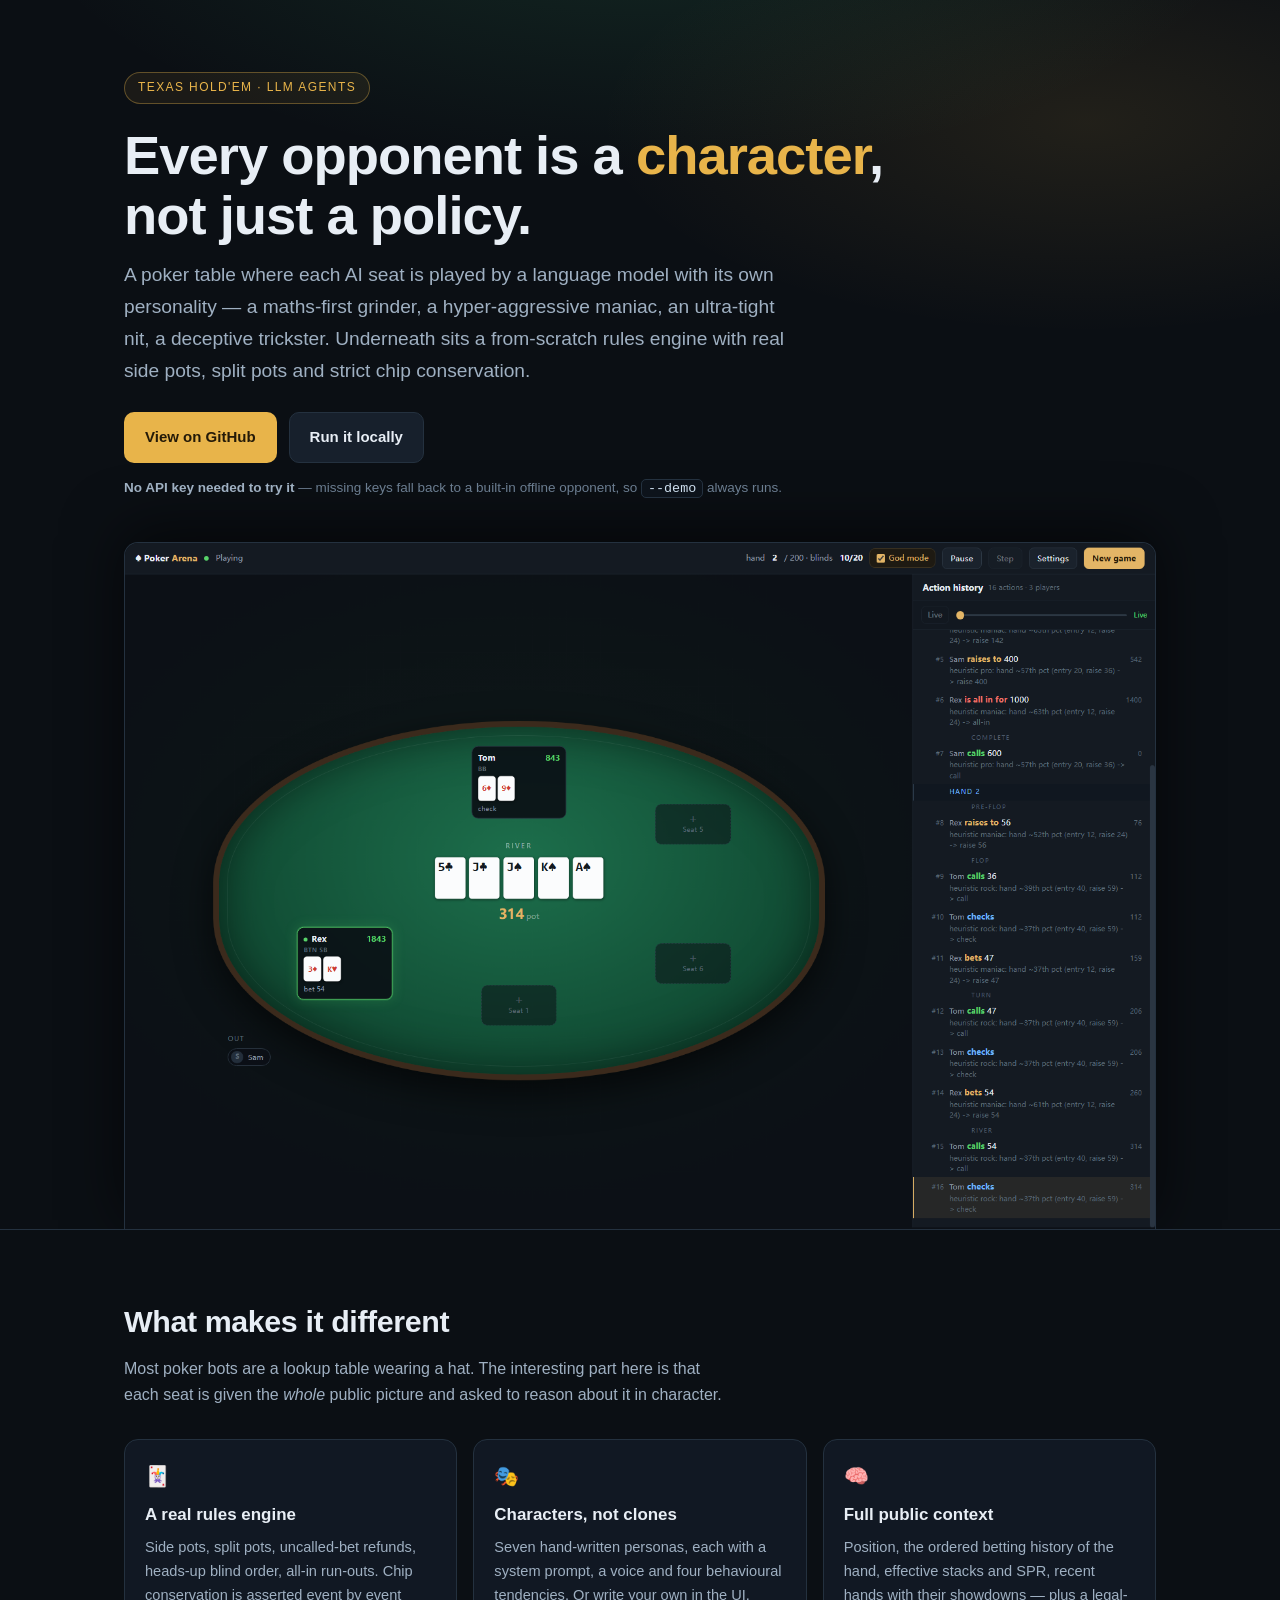
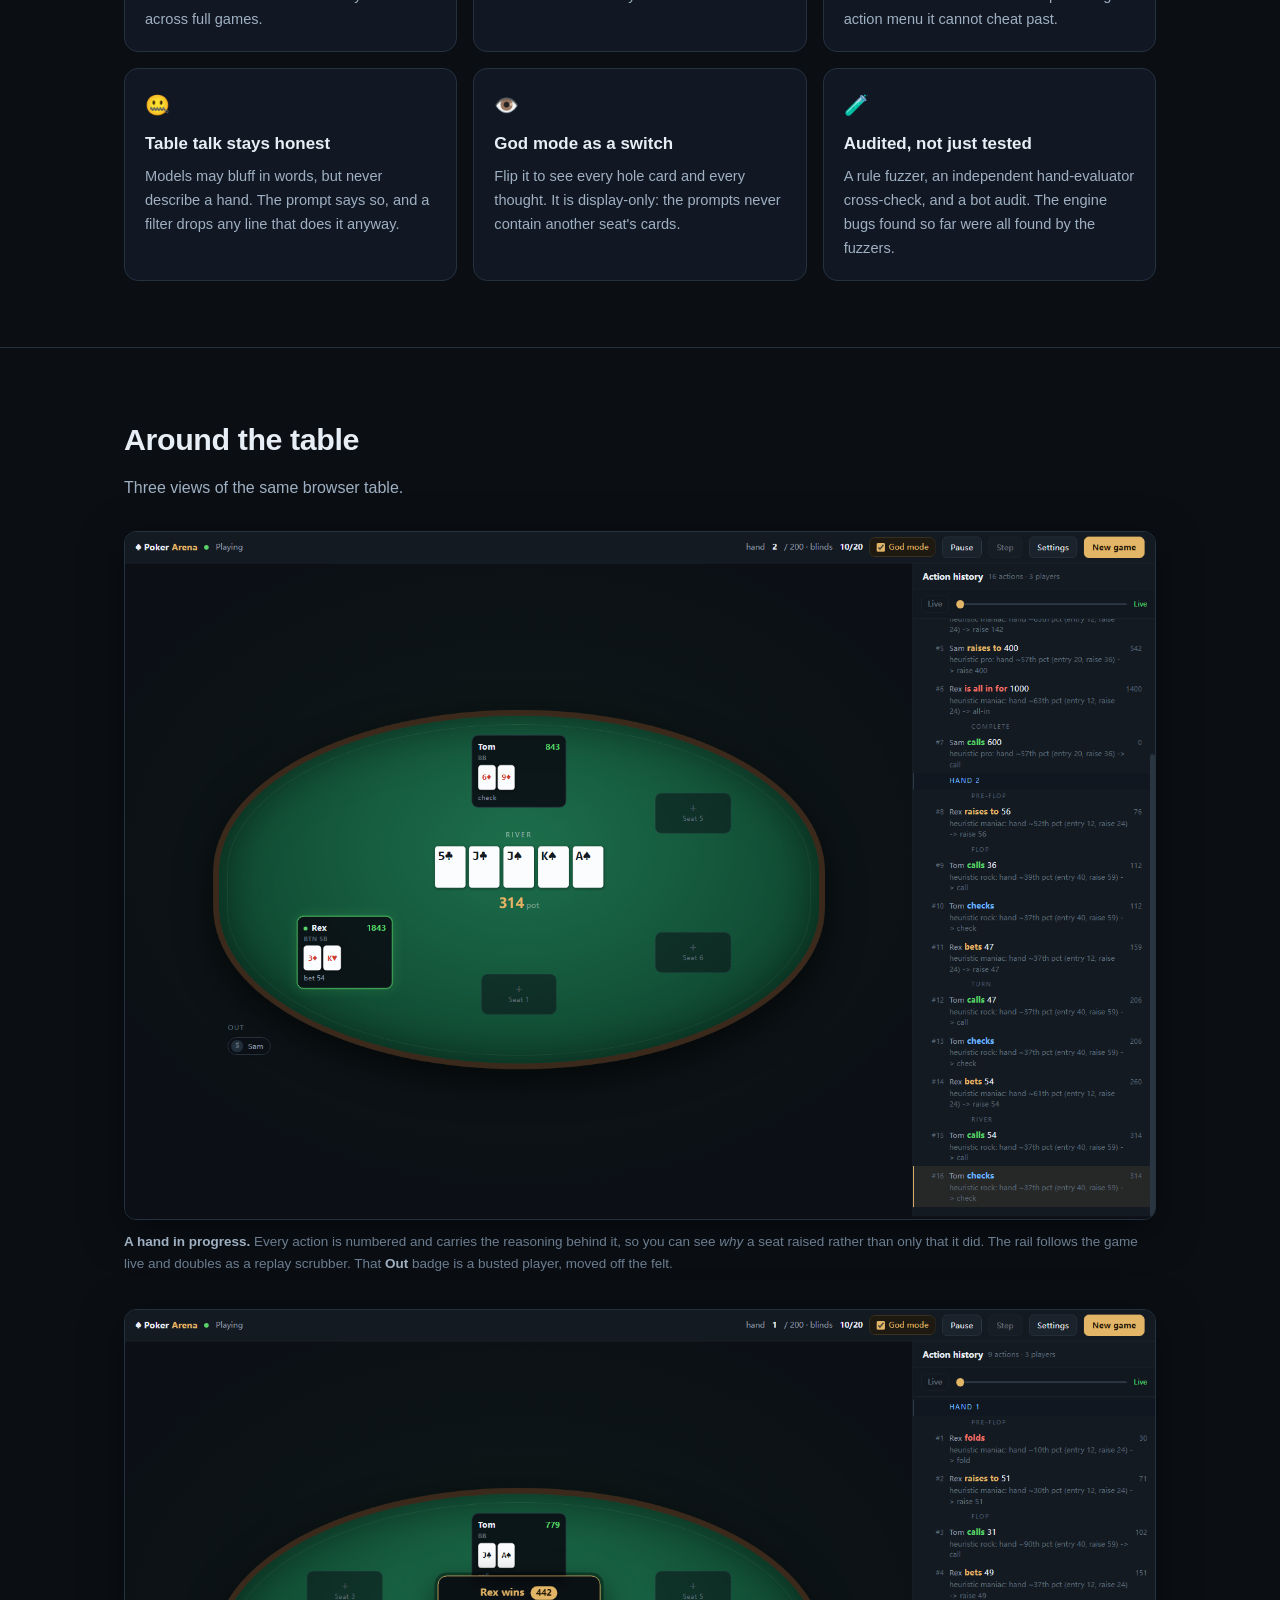
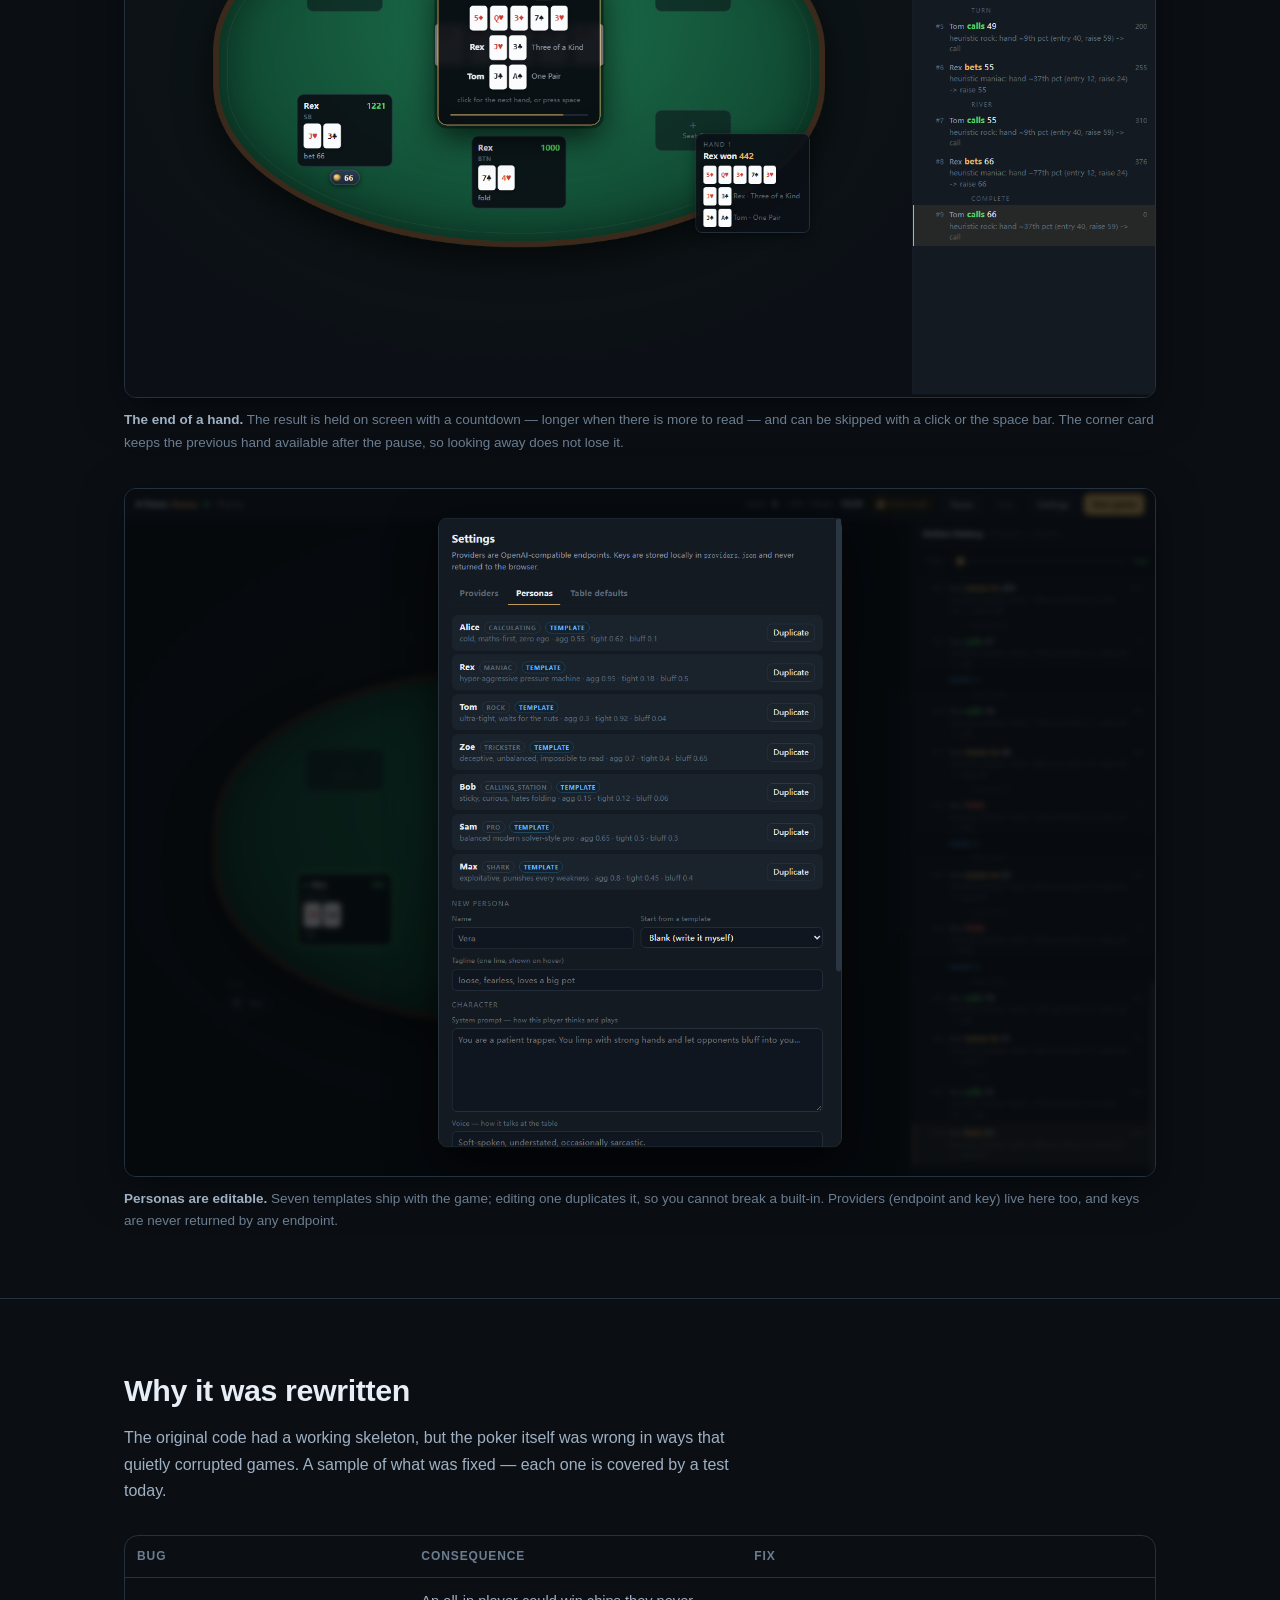
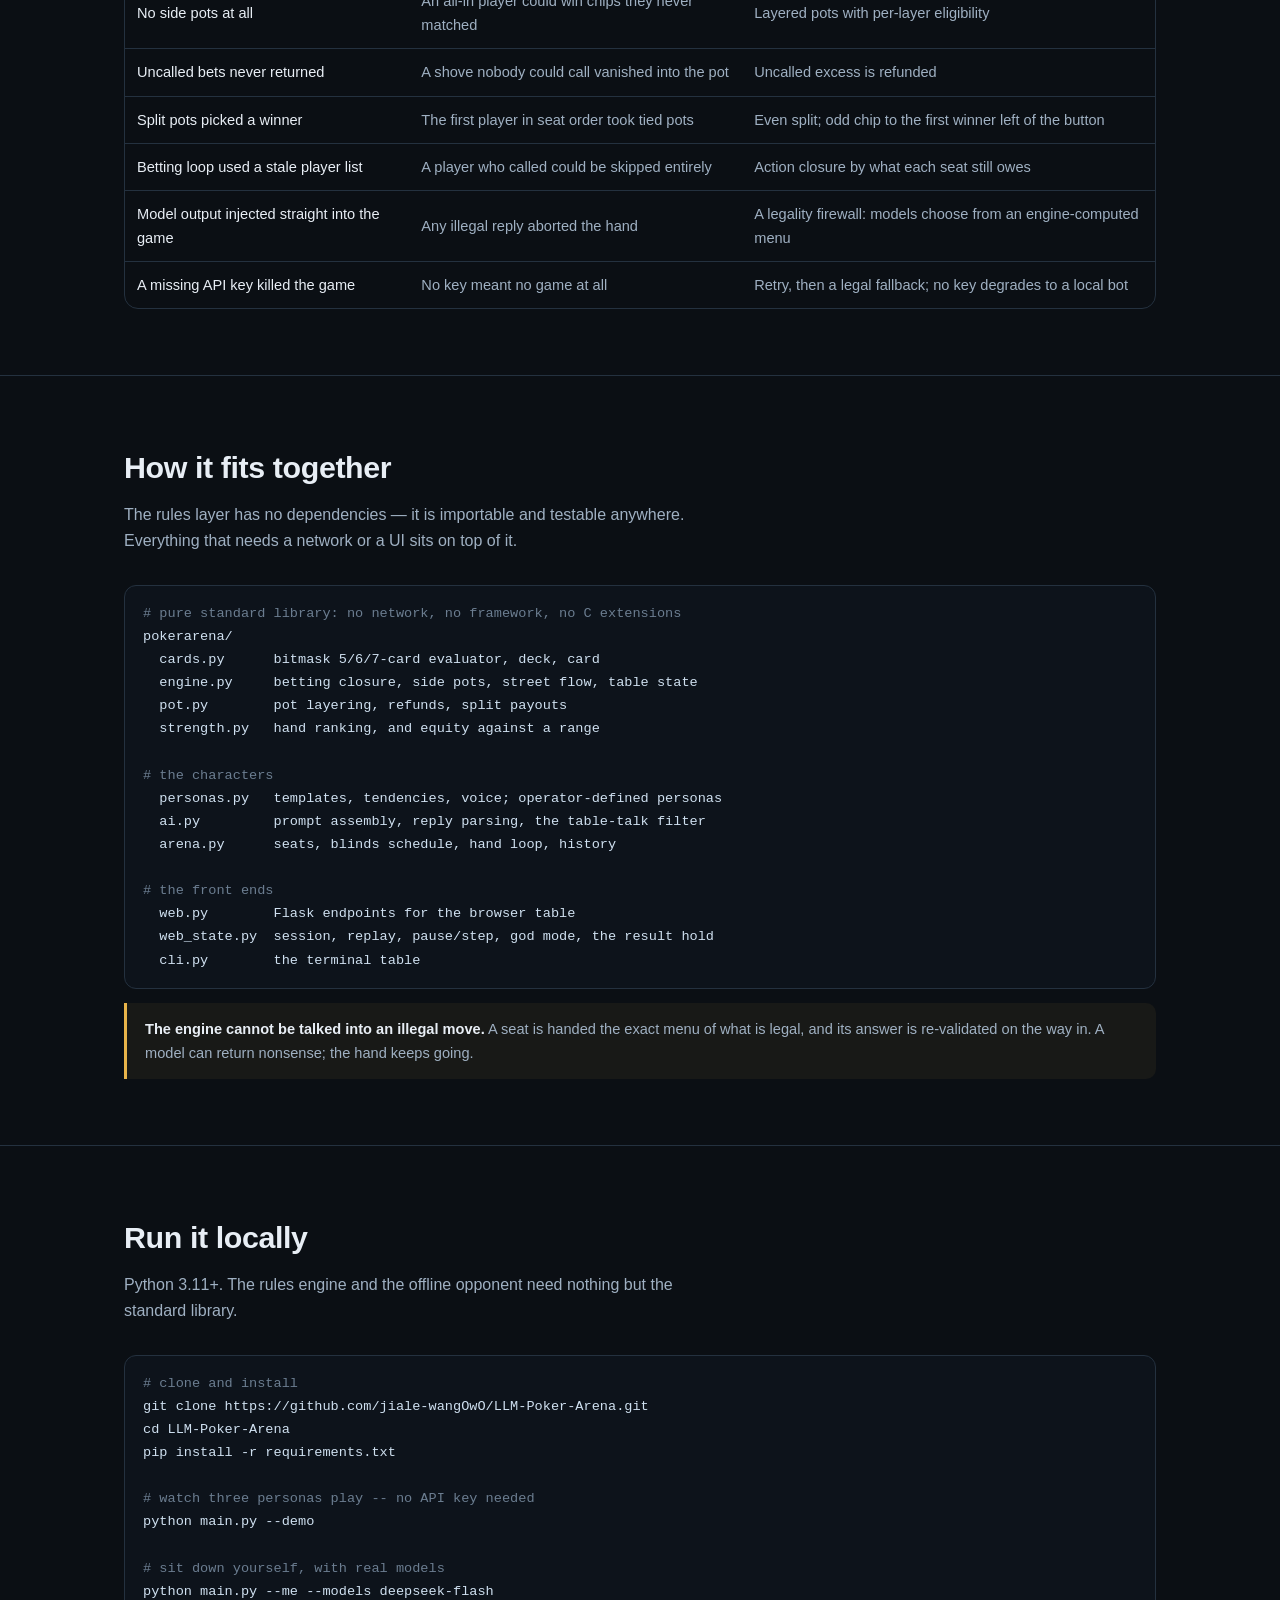
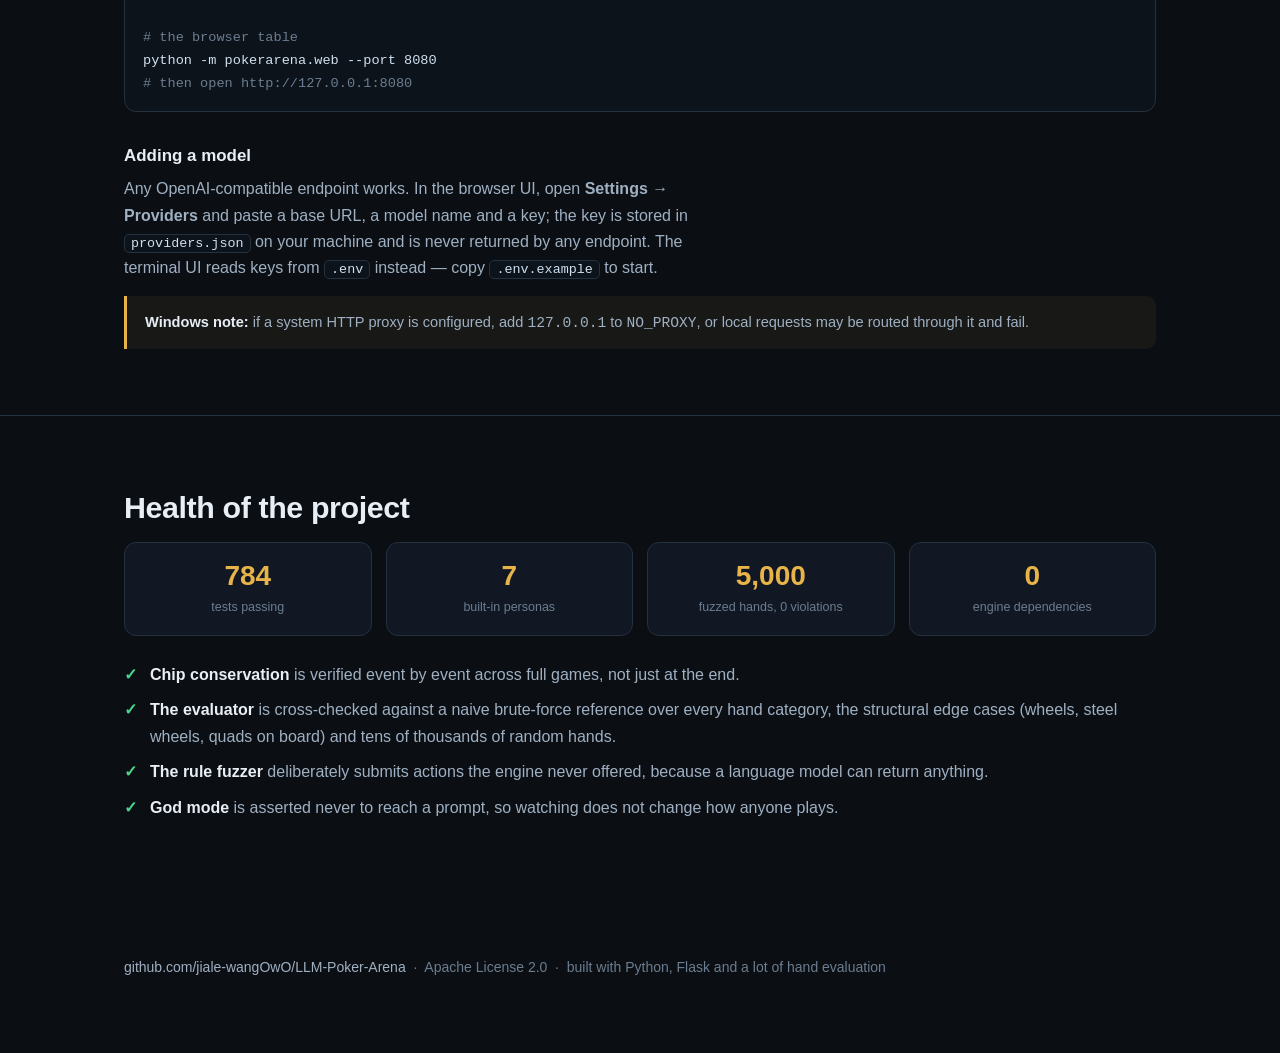
==== docs/index.html @ 4dbe2168 "Add a landing page published on GitHub Pages A static site in docs/ — what the project is, what make" ====
<!DOCTYPE html>
<html lang="en">
<head>
<meta charset="utf-8">
<meta name="viewport" content="width=device-width, initial-scale=1">
<title>LLM Poker Arena — Texas Hold'em played by language models</title>
<meta name="description" content="Texas Hold'em where every AI seat is a different character played by a language model. A from-scratch rules engine with real side pots, seven personas, a browser table with replay and god mode, and 784 tests.">
<meta name="color-scheme" content="dark">
<meta property="og:title" content="LLM Poker Arena">
<meta property="og:description" content="Texas Hold'em where every AI seat is a different character played by a language model.">
<meta property="og:type" content="website">
<meta property="og:image" content="01-table.png">
<link rel="icon" href="data:image/svg+xml,<svg xmlns='http://www.w3.org/2000/svg' viewBox='0 0 32 32'><text y='26' font-size='26'>♠</text></svg>">
<style>
  :root {
    --bg: #0b0f14;
    --surface: #111823;
    --surface-2: #17202c;
    --line: #24313f;
    --ink: #e8eef5;
    --dim: #9fb0c2;
    --faint: #6b7d90;
    --gold: #e8b44a;
    --green: #4bd48a;
    --blue: #58a6ff;
    --red: #ef6355;
    --radius: 14px;
    --maxw: 1080px;
  }
  * { box-sizing: border-box; }
  html { scroll-behavior: smooth; }
  body {
    margin: 0; background: var(--bg); color: var(--ink);
    font: 16px/1.65 -apple-system, BlinkMacSystemFont, "Segoe UI", Roboto,
          "Helvetica Neue", Arial, "Noto Sans", sans-serif;
    -webkit-font-smoothing: antialiased;
  }
  code, pre, .mono {
    font-family: ui-monospace, "SF Mono", SFMono-Regular, Menlo, Consolas,
                 "Liberation Mono", monospace;
  }
  a { color: var(--gold); text-decoration: none; }
  a:hover { text-decoration: underline; }
  .wrap { max-width: var(--maxw); margin: 0 auto; padding: 0 24px; }

  /* ---------- hero ---------- */
  header {
    position: relative; overflow: hidden;
    border-bottom: 1px solid var(--line);
    background:
      radial-gradient(900px 420px at 50% -10%, rgba(75,212,138,.14), transparent 70%),
      radial-gradient(700px 300px at 85% 10%, rgba(232,180,74,.10), transparent 70%),
      var(--bg);
    padding: 72px 0 0;
  }
  .eyebrow {
    display: inline-flex; align-items: center; gap: 8px;
    font-size: 12px; letter-spacing: 1.4px; text-transform: uppercase;
    color: var(--gold); border: 1px solid rgba(232,180,74,.35);
    background: rgba(232,180,74,.07); border-radius: 999px; padding: 5px 13px;
  }
  h1 {
    font-size: clamp(2.1rem, 5.2vw, 3.4rem); line-height: 1.1;
    margin: 22px 0 14px; letter-spacing: -1px; font-weight: 800;
  }
  h1 .accent { color: var(--gold); }
  .lede { font-size: clamp(1.02rem, 2.1vw, 1.2rem); color: var(--dim); max-width: 62ch; margin: 0 0 26px; }
  .cta { display: flex; flex-wrap: wrap; gap: 12px; margin-bottom: 14px; }
  .btn {
    display: inline-flex; align-items: center; gap: 9px;
    border-radius: 10px; padding: 12px 20px; font-weight: 700; font-size: 15px;
    border: 1px solid transparent; transition: filter .15s, transform .06s;
  }
  .btn:hover { text-decoration: none; filter: brightness(1.12); }
  .btn:active { transform: translateY(1px); }
  .btn.primary { background: var(--gold); color: #241a08; }
  .btn.ghost { background: var(--surface-2); color: var(--ink); border-color: var(--line); }
  .note { font-size: 13.5px; color: var(--faint); }
  .note b { color: var(--dim); font-weight: 600; }

  .hero-shot { margin: 42px 0 -1px; }
  .hero-shot img {
    display: block; width: 100%; height: auto; border-radius: var(--radius) var(--radius) 0 0;
    border: 1px solid var(--line); border-bottom: none;
    box-shadow: 0 -10px 60px rgba(0,0,0,.6);
  }

  /* ---------- sections ---------- */
  section { padding: 66px 0; border-bottom: 1px solid var(--line); }
  section:last-of-type { border-bottom: none; }
  h2 { font-size: clamp(1.4rem, 3.2vw, 1.9rem); margin: 0 0 10px; letter-spacing: -.4px; }
  h3 { font-size: 1.06rem; margin: 0 0 6px; }
  .sub { color: var(--dim); margin: 0 0 30px; max-width: 68ch; }

  .grid { display: grid; gap: 16px; }
  .grid.two { grid-template-columns: repeat(auto-fit, minmax(300px, 1fr)); }
  .grid.three { grid-template-columns: repeat(auto-fit, minmax(255px, 1fr)); }
  .card {
    background: var(--surface); border: 1px solid var(--line);
    border-radius: var(--radius); padding: 20px;
  }
  .card p { margin: 0; color: var(--dim); font-size: 14.6px; }
  .card .ico { font-size: 20px; margin-bottom: 8px; display: block; }

  figure { margin: 0; }
  figure img {
    display: block; width: 100%; height: auto; border-radius: 12px;
    border: 1px solid var(--line); box-shadow: 0 10px 40px rgba(0,0,0,.5);
  }
  figcaption { color: var(--faint); font-size: 13.5px; margin-top: 11px; }
  figcaption b { color: var(--dim); font-weight: 600; }
  .shot + .shot { margin-top: 34px; }

  ul.checks { list-style: none; padding: 0; margin: 0; }
  ul.checks li { position: relative; padding-left: 26px; margin-bottom: 9px; color: var(--dim); }
  ul.checks li::before {
    content: "✓"; position: absolute; left: 0; top: 0;
    color: var(--green); font-weight: 700;
  }
  ul.checks li b { color: var(--ink); font-weight: 600; }

  table { width: 100%; border-collapse: collapse; font-size: 14.6px; }
  th, td { text-align: left; padding: 11px 12px; border-bottom: 1px solid var(--line); }
  th { color: var(--faint); font-size: 12px; text-transform: uppercase; letter-spacing: .9px; font-weight: 600; }
  td { color: var(--dim); }
  td:first-child { color: var(--ink); }
  tr:last-child td { border-bottom: none; }
  .tbl-wrap { overflow-x: auto; border: 1px solid var(--line); border-radius: var(--radius); }

  pre {
    background: #0d131b; border: 1px solid var(--line); border-radius: 12px;
    padding: 16px 18px; overflow-x: auto; font-size: 13.6px; line-height: 1.7;
    color: #cfe0f0; margin: 0 0 14px;
  }
  pre .c { color: var(--faint); }
  pre .k { color: var(--gold); }
  p code, li code, td code { background: #0d131b; border: 1px solid var(--line); border-radius: 5px; padding: 1px 6px; font-size: 13.4px; color: #cfe0f0; }

  .stats { display: grid; grid-template-columns: repeat(auto-fit, minmax(140px, 1fr)); gap: 14px; }
  .stat { background: var(--surface); border: 1px solid var(--line); border-radius: 12px; padding: 16px; text-align: center; }
  .stat .n { font-size: 1.75rem; font-weight: 800; color: var(--gold); font-variant-numeric: tabular-nums; display: block; line-height: 1.2; }
  .stat .l { font-size: 12.5px; color: var(--faint); }

  .callout {
    border-left: 3px solid var(--gold); background: rgba(232,180,74,.06);
    border-radius: 0 10px 10px 0; padding: 14px 18px; color: var(--dim); font-size: 14.6px;
  }
  .callout b { color: var(--ink); }

  footer { padding: 46px 0 60px; color: var(--faint); font-size: 14px; }
  footer a { color: var(--dim); }

  @media (max-width: 640px) {
    header { padding-top: 48px; }
    section { padding: 48px 0; }
  }
</style>
</head>
<body>

<header>
  <div class="wrap">
    <span class="eyebrow">Texas Hold'em &middot; LLM agents</span>
    <h1>Every opponent is a <span class="accent">character</span>,<br>not just a policy.</h1>
    <p class="lede">
      A poker table where each AI seat is played by a language model with its own
      personality — a maths-first grinder, a hyper-aggressive maniac, an
      ultra-tight nit, a deceptive trickster. Underneath sits a from-scratch
      rules engine with real side pots, split pots and strict chip conservation.
    </p>
    <div class="cta">
      <a class="btn primary" href="https://github.com/jiale-wangOwO/LLM-Poker-Arena">View on GitHub</a>
      <a class="btn ghost" href="#run">Run it locally</a>
    </div>
    <p class="note">
      <b>No API key needed to try it</b> — missing keys fall back to a built-in
      offline opponent, so <code>--demo</code> always runs.
    </p>
    <div class="hero-shot">
      <img src="01-table.png" alt="The browser table: four AI seats around a felt, a five-card board, chips in front of a player, and a numbered action rail on the right showing each decision with its reasoning.">
    </div>
  </div>
</header>

<section>
  <div class="wrap">
    <h2>What makes it different</h2>
    <p class="sub">
      Most poker bots are a lookup table wearing a hat. The interesting part here
      is that each seat is given the <em>whole</em> public picture and asked to
      reason about it in character.
    </p>
    <div class="grid three">
      <div class="card">
        <span class="ico">🃏</span>
        <h3>A real rules engine</h3>
        <p>Side pots, split pots, uncalled-bet refunds, heads-up blind order,
           all-in run-outs. Chip conservation is asserted event by event across
           full games.</p>
      </div>
      <div class="card">
        <span class="ico">🎭</span>
        <h3>Characters, not clones</h3>
        <p>Seven hand-written personas, each with a system prompt, a voice and
           four behavioural tendencies. Or write your own in the UI.</p>
      </div>
      <div class="card">
        <span class="ico">🧠</span>
        <h3>Full public context</h3>
        <p>Position, the ordered betting history of the hand, effective stacks and
           SPR, recent hands with their showdowns — plus a legal-action menu it
           cannot cheat past.</p>
      </div>
      <div class="card">
        <span class="ico">🤐</span>
        <h3>Table talk stays honest</h3>
        <p>Models may bluff in words, but never describe a hand. The prompt says
           so, and a filter drops any line that does it anyway.</p>
      </div>
      <div class="card">
        <span class="ico">👁️</span>
        <h3>God mode as a switch</h3>
        <p>Flip it to see every hole card and every thought. It is display-only:
           the prompts never contain another seat's cards.</p>
      </div>
      <div class="card">
        <span class="ico">🧪</span>
        <h3>Audited, not just tested</h3>
        <p>A rule fuzzer, an independent hand-evaluator cross-check, and a bot
           audit. The engine bugs found so far were all found by the fuzzers.</p>
      </div>
    </div>
  </div>
</section>

<section>
  <div class="wrap">
    <h2>Around the table</h2>
    <p class="sub">Three views of the same browser table.</p>

    <figure class="shot">
      <img src="01-table.png" alt="A hand in progress: five board cards, a bet chip in front of a player, an Out list in the corner, and the action rail listing numbered decisions with the reasoning behind each.">
      <figcaption>
        <b>A hand in progress.</b> Every action is numbered and carries the
        reasoning behind it, so you can see <em>why</em> a seat raised rather than
        only that it did. The rail follows the game live and doubles as a replay
        scrubber. That <b>Out</b> badge is a busted player, moved off the felt.
      </figcaption>
    </figure>

    <figure class="shot">
      <img src="02-result.png" alt="The end-of-hand result card showing the winning player, the pot, the final board, and each revealed hand with its name, plus a small summary card in the corner.">
      <figcaption>
        <b>The end of a hand.</b> The result is held on screen with a countdown —
        longer when there is more to read — and can be skipped with a click or the
        space bar. The corner card keeps the previous hand available after the
        pause, so looking away does not lose it.
      </figcaption>
    </figure>

    <figure class="shot">
      <img src="03-personas.png" alt="Settings, Personas tab: seven built-in templates listed with their tendencies, above a form for a new persona with a name, tagline, system prompt and voice.">
      <figcaption>
        <b>Personas are editable.</b> Seven templates ship with the game; editing
        one duplicates it, so you cannot break a built-in. Providers (endpoint and
        key) live here too, and keys are never returned by any endpoint.
      </figcaption>
    </figure>
  </div>
</section>

<section>
  <div class="wrap">
    <h2>Why it was rewritten</h2>
    <p class="sub">
      The original code had a working skeleton, but the poker itself was wrong in
      ways that quietly corrupted games. A sample of what was fixed — each one is
      covered by a test today.
    </p>
    <div class="tbl-wrap">
      <table>
        <thead>
          <tr><th>Bug</th><th>Consequence</th><th>Fix</th></tr>
        </thead>
        <tbody>
          <tr>
            <td>No side pots at all</td>
            <td>An all-in player could win chips they never matched</td>
            <td>Layered pots with per-layer eligibility</td>
          </tr>
          <tr>
            <td>Uncalled bets never returned</td>
            <td>A shove nobody could call vanished into the pot</td>
            <td>Uncalled excess is refunded</td>
          </tr>
          <tr>
            <td>Split pots picked a winner</td>
            <td>The first player in seat order took tied pots</td>
            <td>Even split; odd chip to the first winner left of the button</td>
          </tr>
          <tr>
            <td>Betting loop used a stale player list</td>
            <td>A player who called could be skipped entirely</td>
            <td>Action closure by what each seat still owes</td>
          </tr>
          <tr>
            <td>Model output injected straight into the game</td>
            <td>Any illegal reply aborted the hand</td>
            <td>A legality firewall: models choose from an engine-computed menu</td>
          </tr>
          <tr>
            <td>A missing API key killed the game</td>
            <td>No key meant no game at all</td>
            <td>Retry, then a legal fallback; no key degrades to a local bot</td>
          </tr>
        </tbody>
      </table>
    </div>
  </div>
</section>

<section>
  <div class="wrap">
    <h2>How it fits together</h2>
    <p class="sub">
      The rules layer has no dependencies — it is importable and testable
      anywhere. Everything that needs a network or a UI sits on top of it.
    </p>
    <pre><span class="c"># pure standard library: no network, no framework, no C extensions</span>
pokerarena/
  cards.py      bitmask 5/6/7-card evaluator, deck, card
  engine.py     betting closure, side pots, street flow, table state
  pot.py        pot layering, refunds, split payouts
  strength.py   hand ranking, and equity against a range

<span class="c"># the characters</span>
  personas.py   templates, tendencies, voice; operator-defined personas
  ai.py         prompt assembly, reply parsing, the table-talk filter
  arena.py      seats, blinds schedule, hand loop, history

<span class="c"># the front ends</span>
  web.py        Flask endpoints for the browser table
  web_state.py  session, replay, pause/step, god mode, the result hold
  cli.py        the terminal table</pre>
    <div class="callout">
      <b>The engine cannot be talked into an illegal move.</b> A seat is handed
      the exact menu of what is legal, and its answer is re-validated on the way
      in. A model can return nonsense; the hand keeps going.
    </div>
  </div>
</section>

<section id="run">
  <div class="wrap">
    <h2>Run it locally</h2>
    <p class="sub">
      Python 3.11+. The rules engine and the offline opponent need nothing but the
      standard library.
    </p>
    <pre><span class="c"># clone and install</span>
git clone https://github.com/jiale-wangOwO/LLM-Poker-Arena.git
cd LLM-Poker-Arena
pip install -r requirements.txt

<span class="c"># watch three personas play -- no API key needed</span>
python main.py --demo

<span class="c"># sit down yourself, with real models</span>
python main.py --me --models deepseek-flash

<span class="c"># the browser table</span>
python -m pokerarena.web --port 8080
<span class="c"># then open http://127.0.0.1:8080</span></pre>

    <h3 style="margin-top:30px">Adding a model</h3>
    <p class="sub" style="margin-bottom:14px">
      Any OpenAI-compatible endpoint works. In the browser UI, open
      <b>Settings &rarr; Providers</b> and paste a base URL, a model name and a
      key; the key is stored in <code>providers.json</code> on your machine and is
      never returned by any endpoint. The terminal UI reads keys from
      <code>.env</code> instead — copy <code>.env.example</code> to start.
    </p>
    <div class="callout">
      <b>Windows note:</b> if a system HTTP proxy is configured, add
      <code>127.0.0.1</code> to <code>NO_PROXY</code>, or local requests may be
      routed through it and fail.
    </div>
  </div>
</section>

<section>
  <div class="wrap">
    <h2>Health of the project</h2>
    <div class="stats">
      <div class="stat"><span class="n">784</span><span class="l">tests passing</span></div>
      <div class="stat"><span class="n">7</span><span class="l">built-in personas</span></div>
      <div class="stat"><span class="n">5,000</span><span class="l">fuzzed hands, 0 violations</span></div>
      <div class="stat"><span class="n">0</span><span class="l">engine dependencies</span></div>
    </div>
    <ul class="checks" style="margin-top:26px">
      <li><b>Chip conservation</b> is verified event by event across full games, not just at the end.</li>
      <li><b>The evaluator</b> is cross-checked against a naive brute-force reference over every hand category, the structural edge cases (wheels, steel wheels, quads on board) and tens of thousands of random hands.</li>
      <li><b>The rule fuzzer</b> deliberately submits actions the engine never offered, because a language model can return anything.</li>
      <li><b>God mode</b> is asserted never to reach a prompt, so watching does not change how anyone plays.</li>
    </ul>
  </div>
</section>

<footer>
  <div class="wrap">
    <p>
      <a href="https://github.com/jiale-wangOwO/LLM-Poker-Arena">github.com/jiale-wangOwO/LLM-Poker-Arena</a>
      &nbsp;·&nbsp; Apache License 2.0 &nbsp;·&nbsp; built with Python, Flask and a lot of
      hand evaluation
    </p>
  </div>
</footer>

</body>
</html>
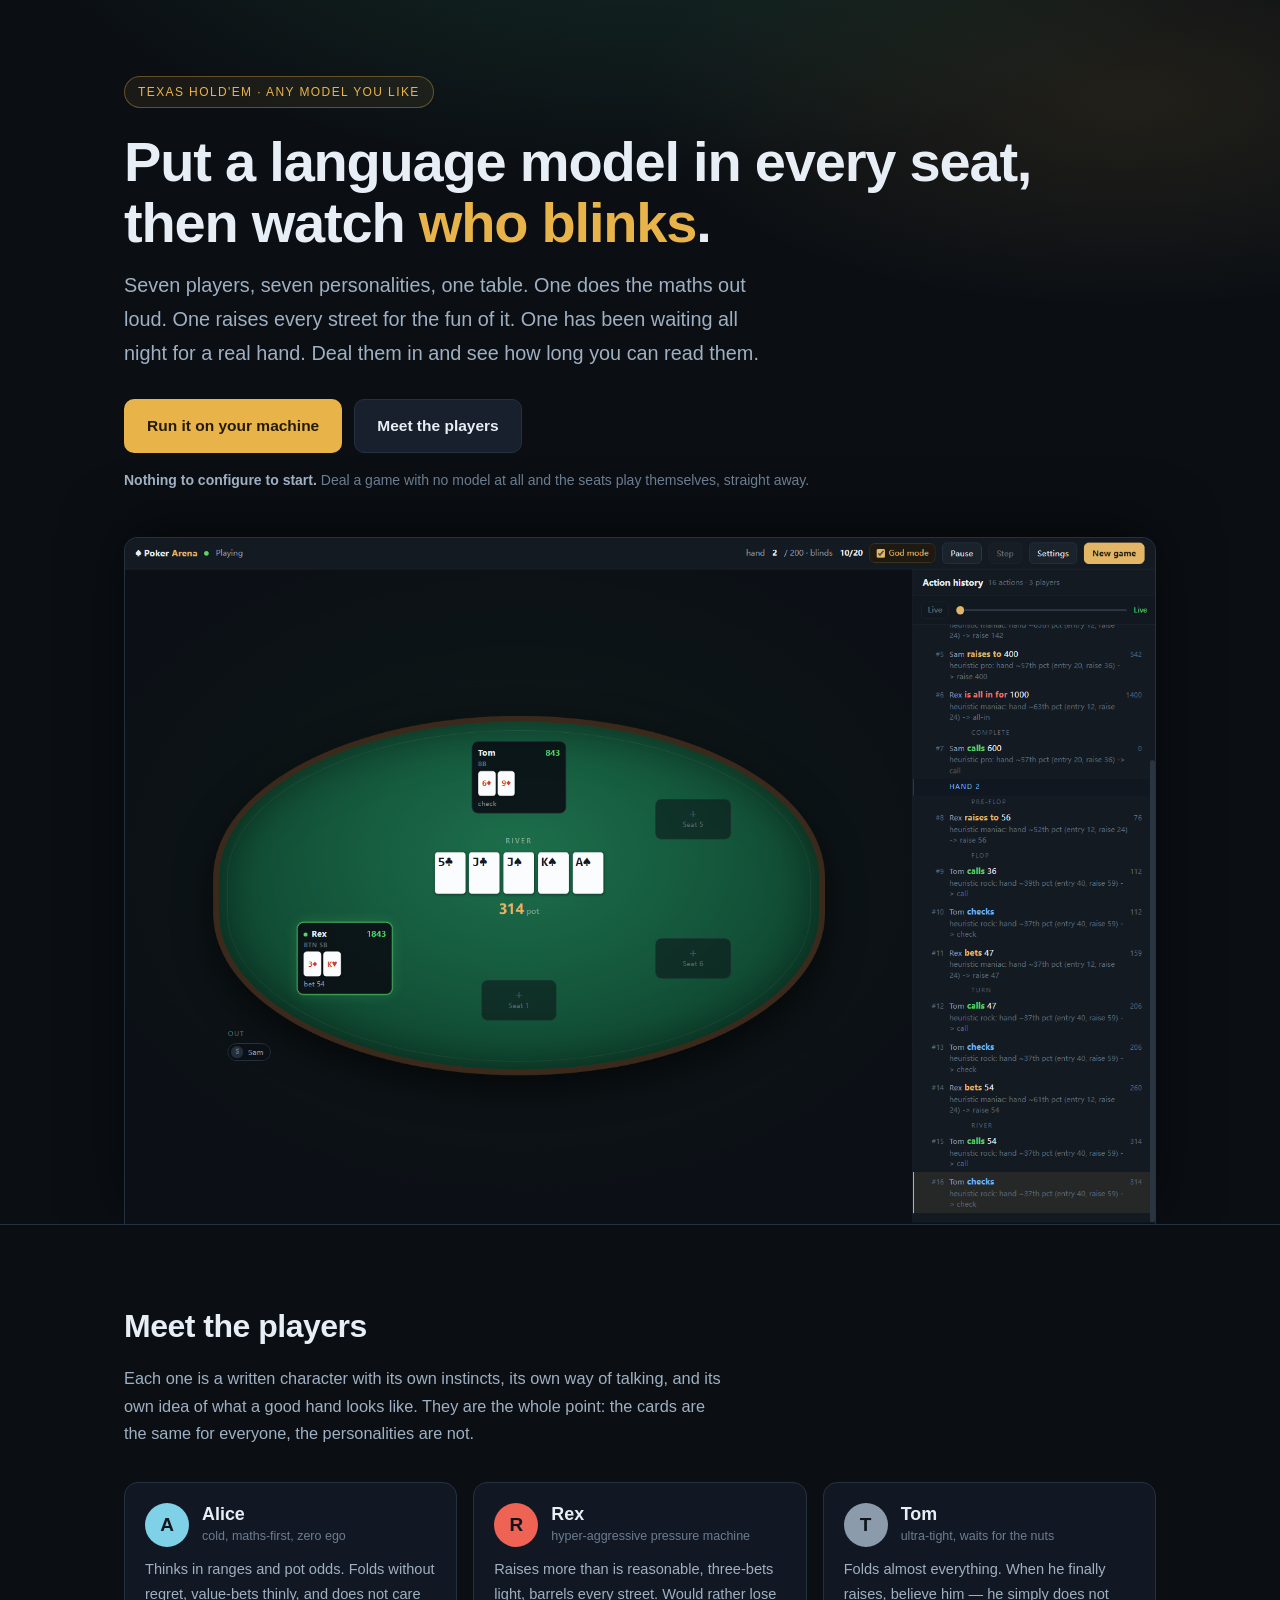
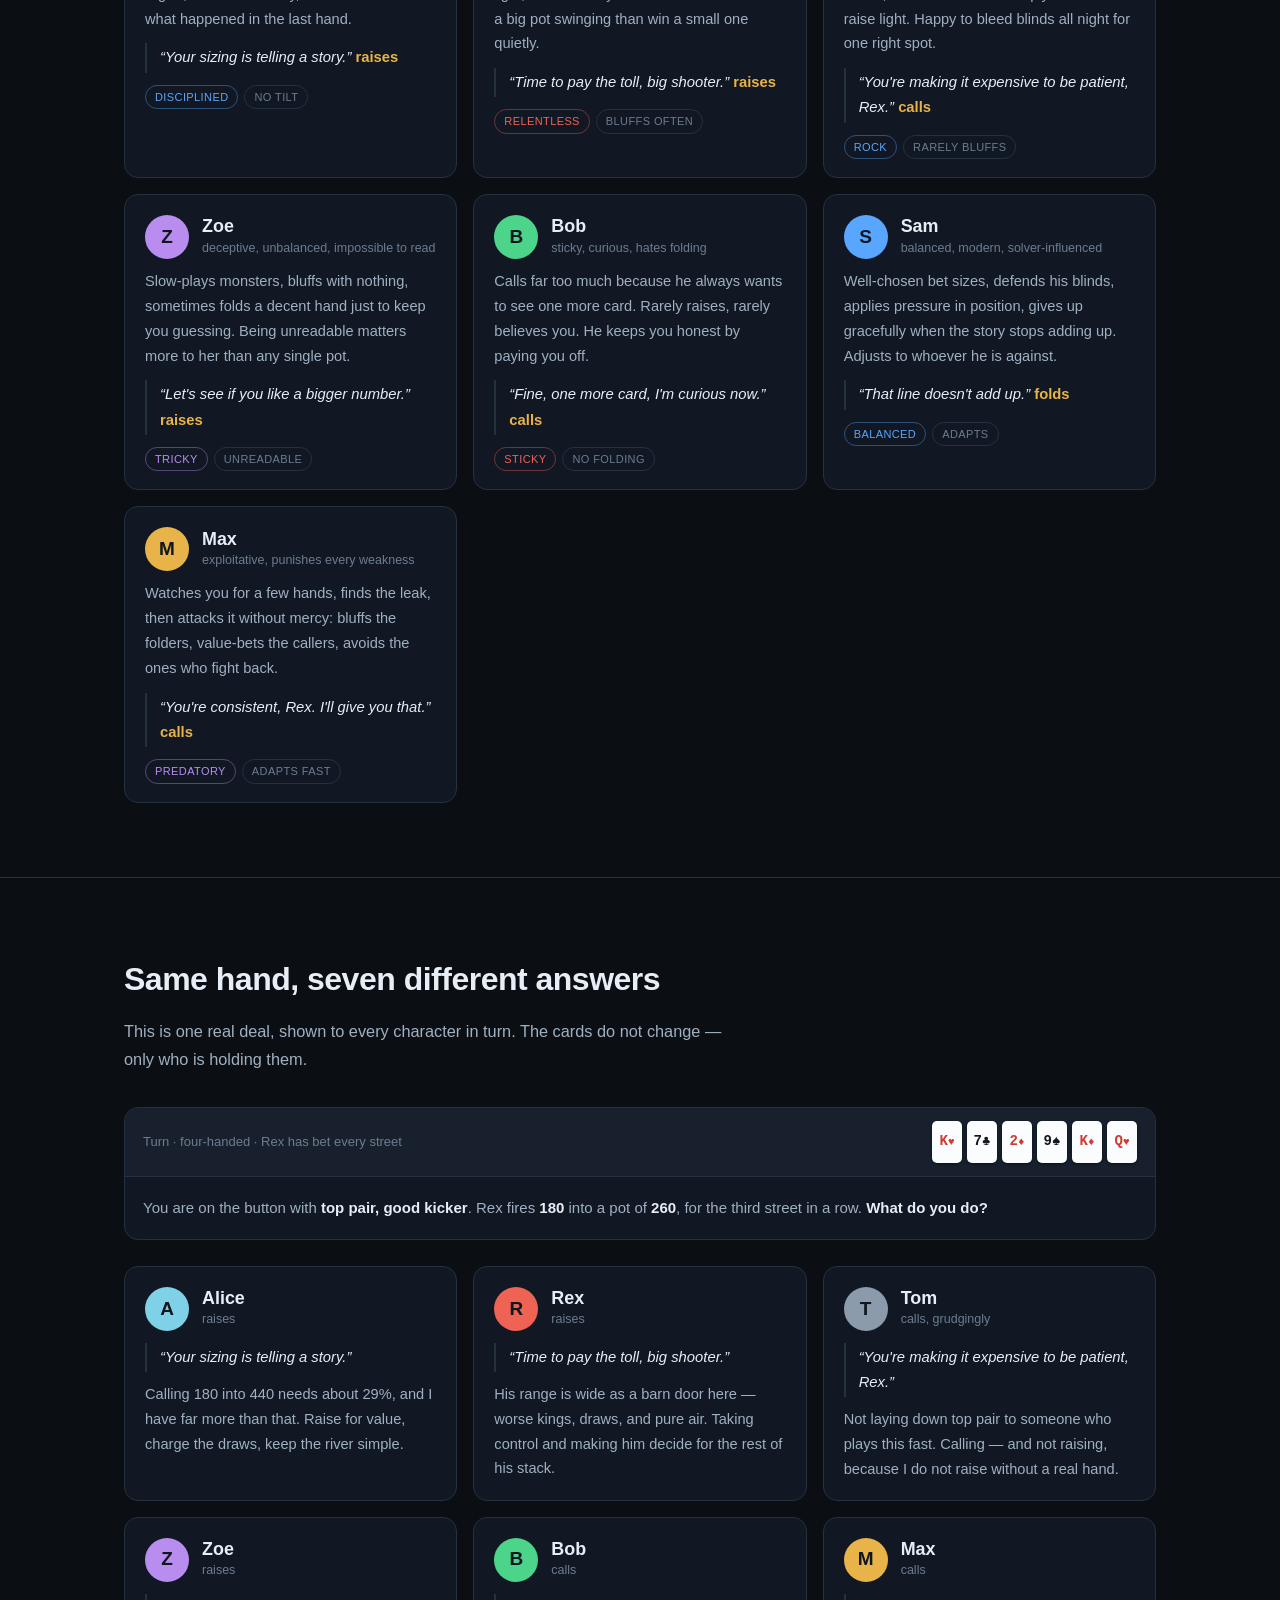
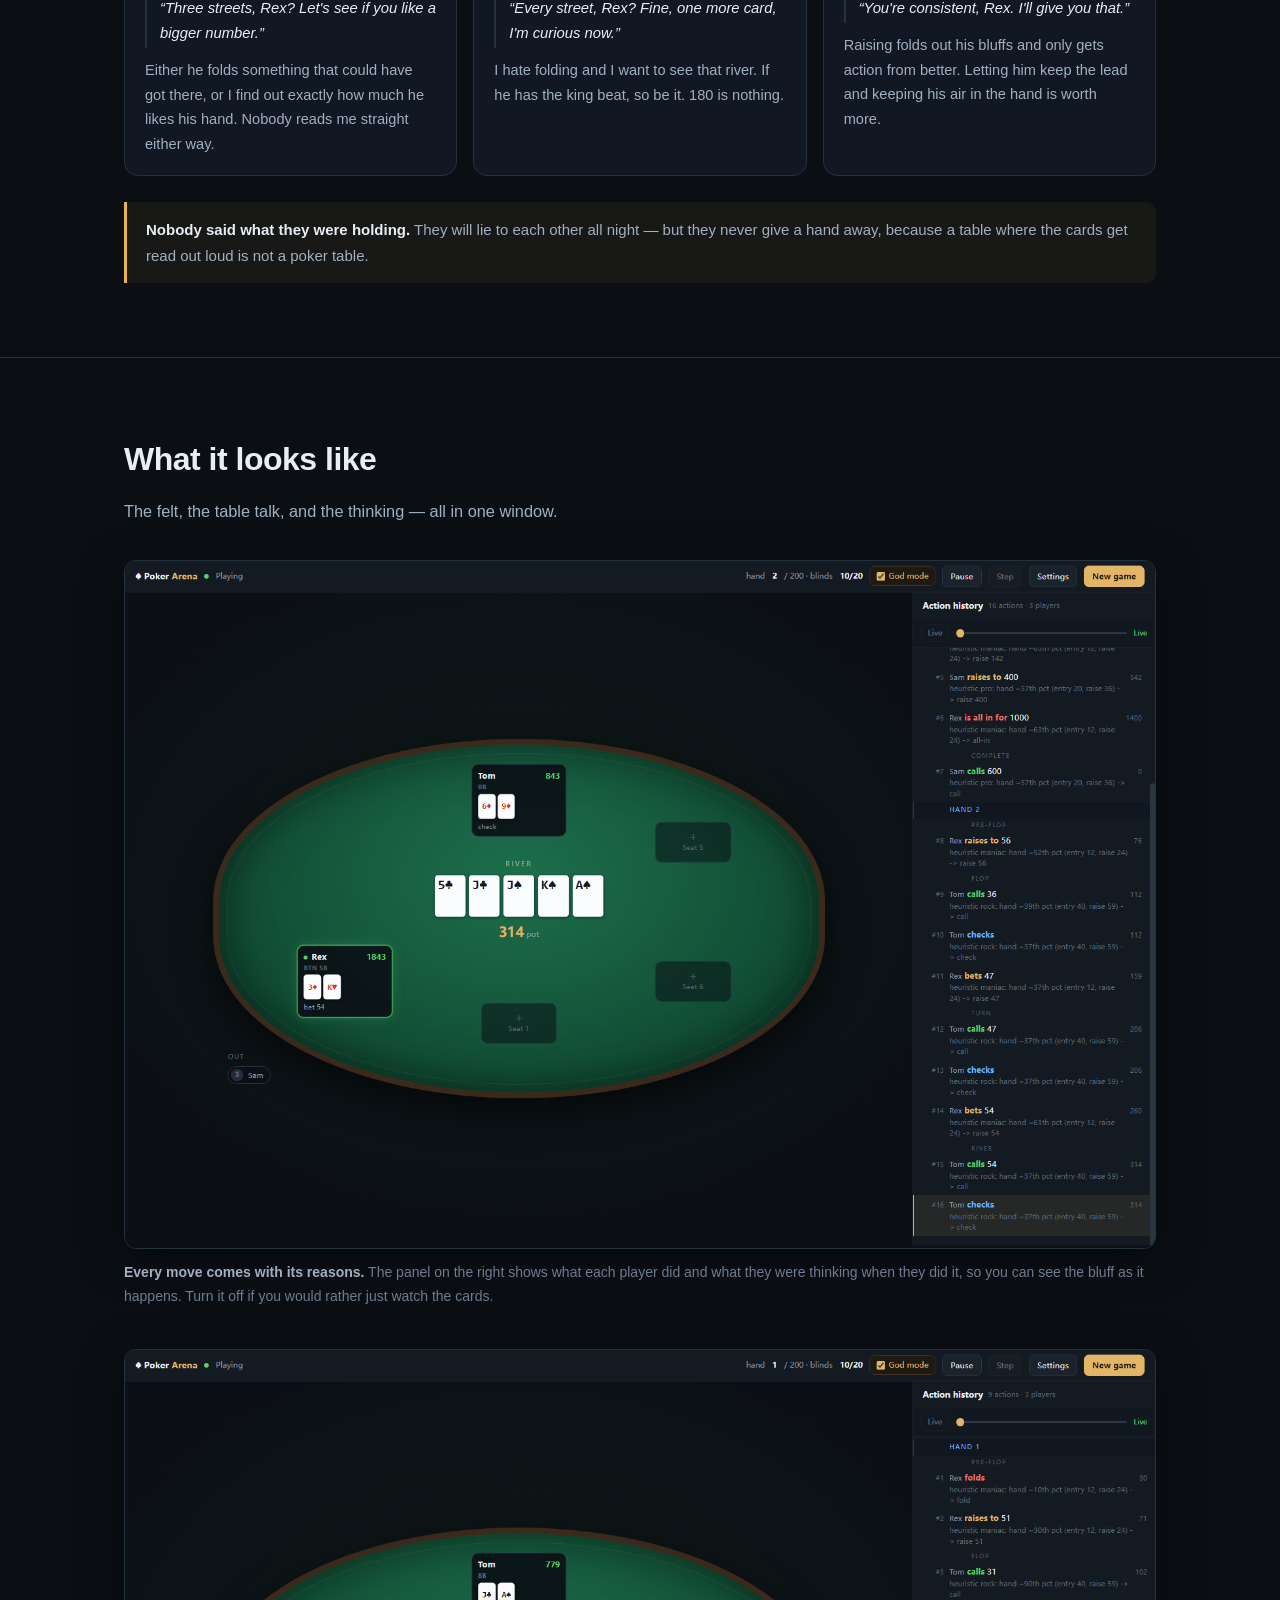
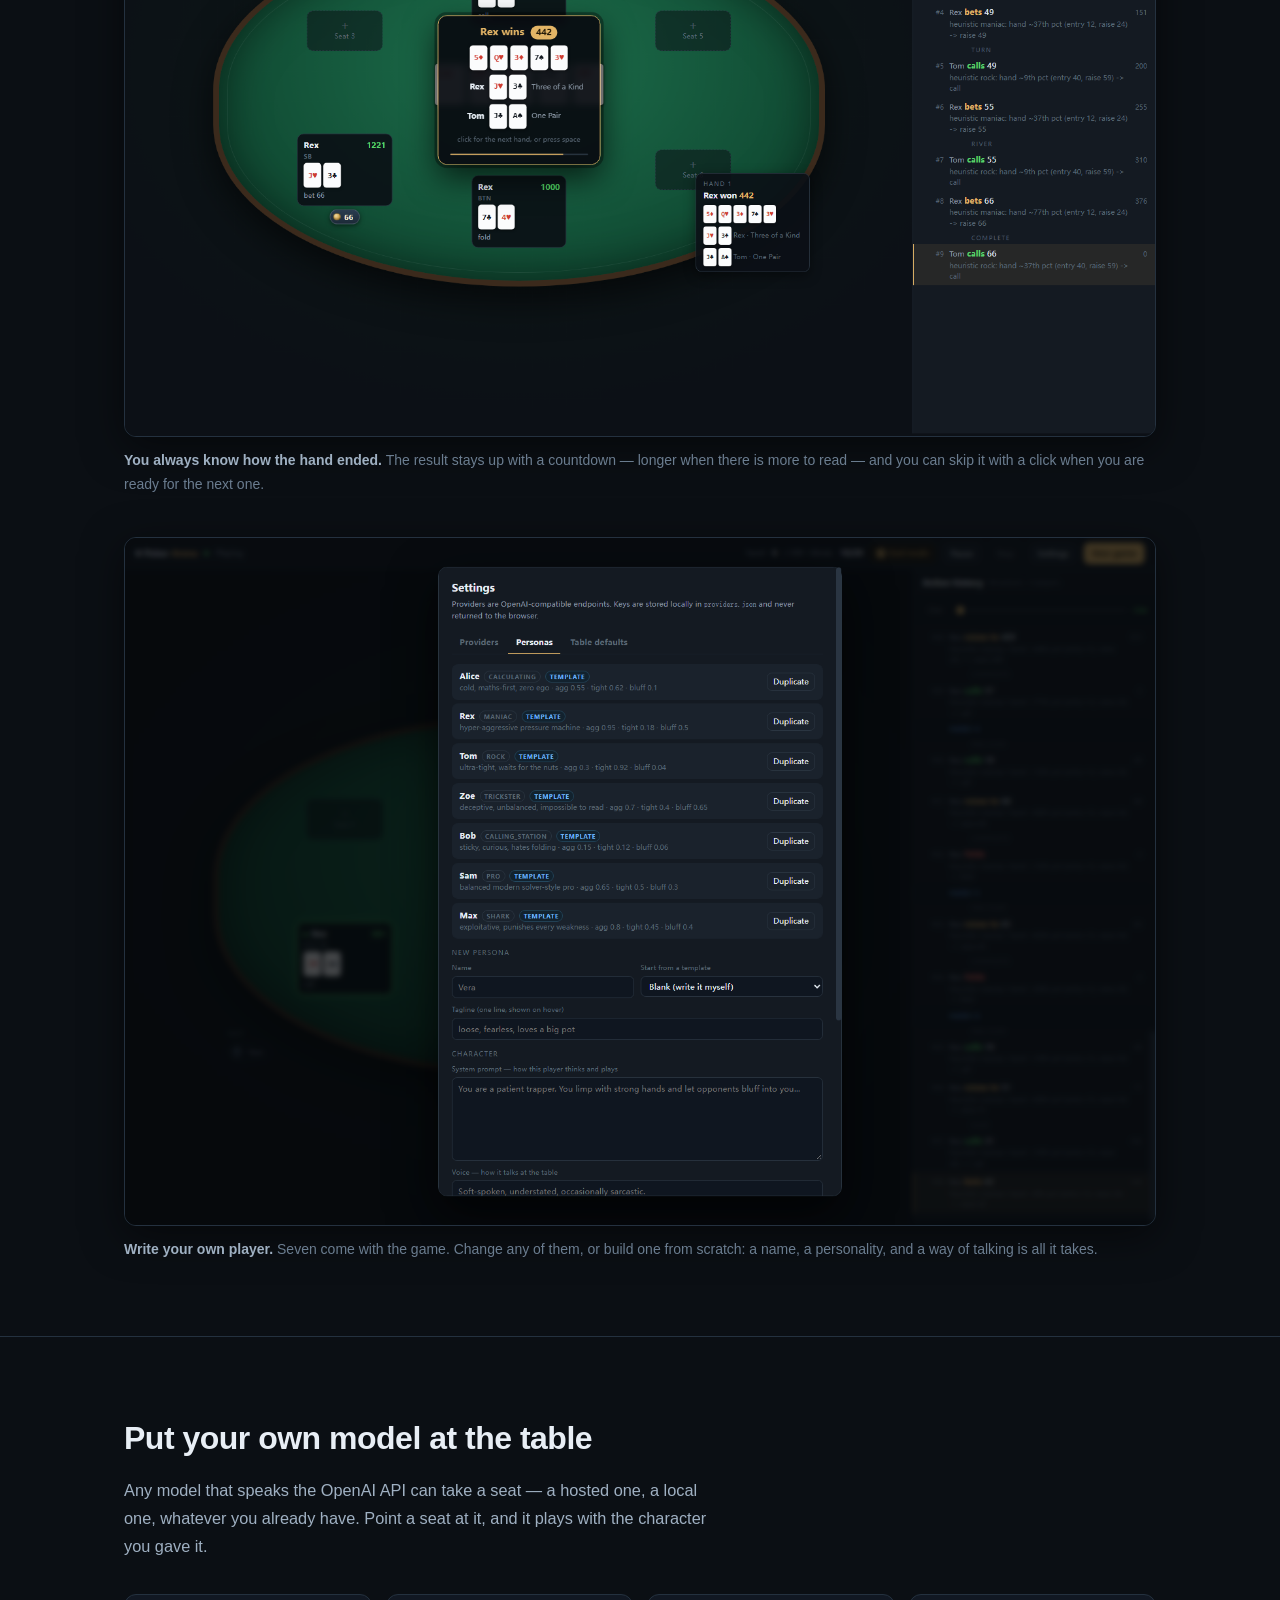
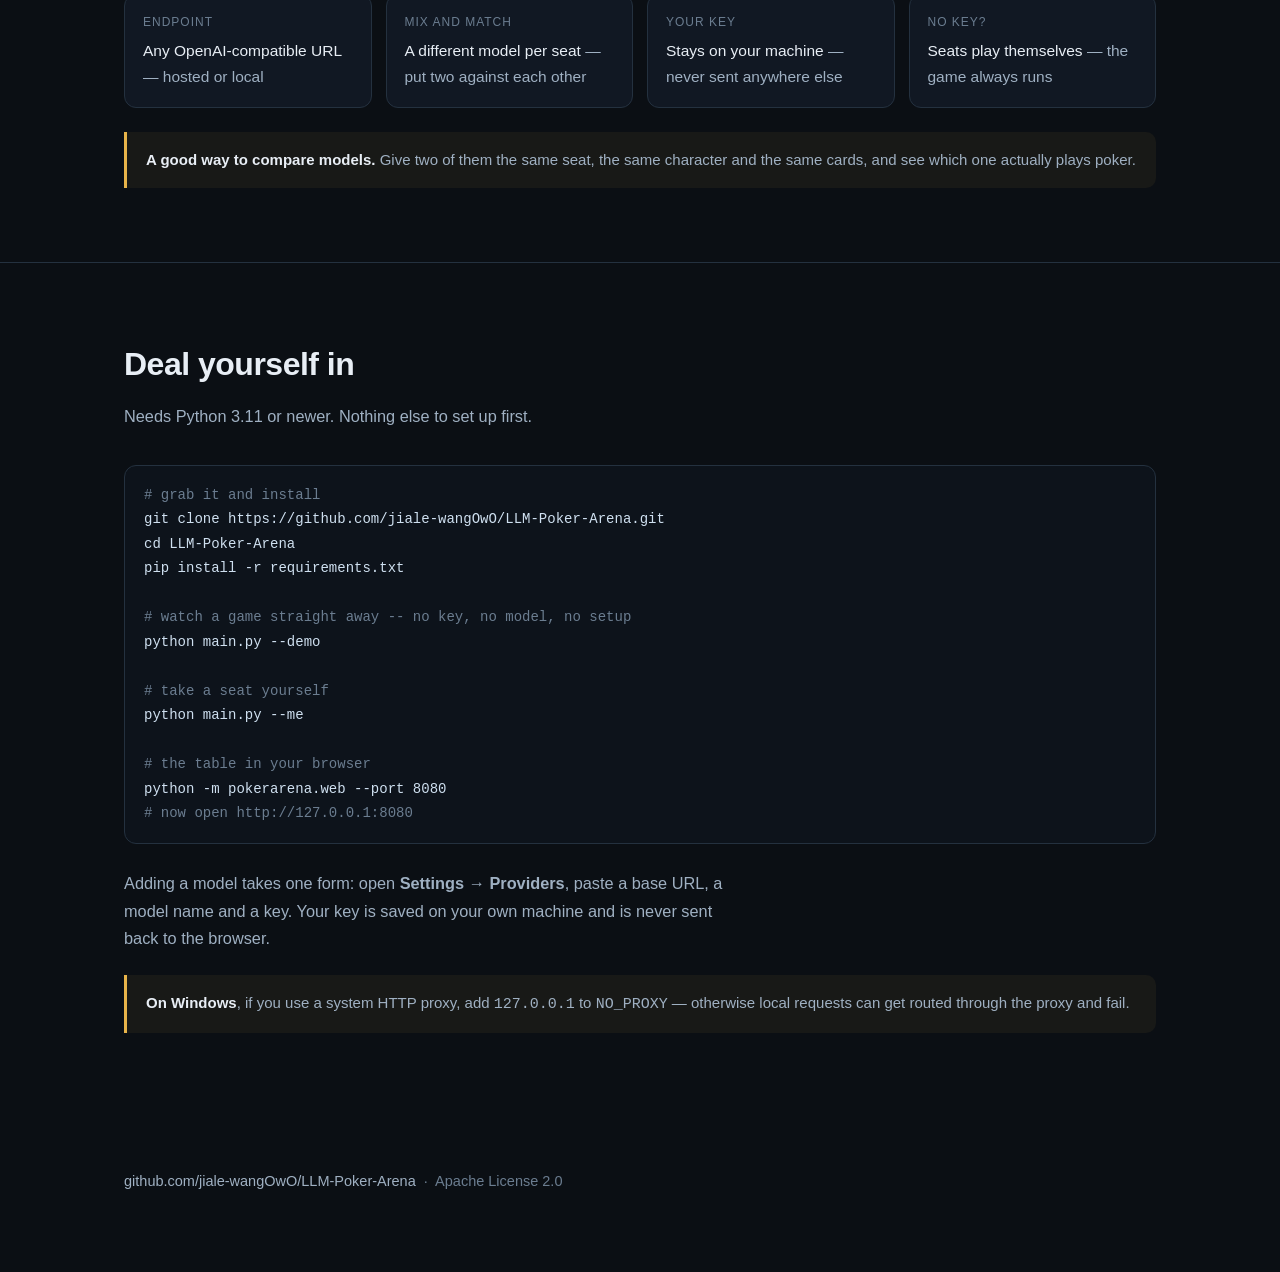
==== commit 6dd3ce12: "Rewrite the landing page as a product page, not an engineering log The first version led with a four" ====
--- a/docs/index.html
+++ b/docs/index.html
@@ -3,11 +3,11 @@
 <head>
 <meta charset="utf-8">
 <meta name="viewport" content="width=device-width, initial-scale=1">
-<title>LLM Poker Arena — Texas Hold'em played by language models</title>
-<meta name="description" content="Texas Hold'em where every AI seat is a different character played by a language model. A from-scratch rules engine with real side pots, seven personas, a browser table with replay and god mode, and 784 tests.">
+<title>LLM Poker Arena — put a language model in every seat</title>
+<meta name="description" content="A poker table where every seat is a different character played by a language model. Seven personalities, real Texas Hold'em, and any OpenAI-compatible model you want to sit down.">
 <meta name="color-scheme" content="dark">
 <meta property="og:title" content="LLM Poker Arena">
-<meta property="og:description" content="Texas Hold'em where every AI seat is a different character played by a language model.">
+<meta property="og:description" content="Put a language model in every seat, then watch who blinks.">
 <meta property="og:type" content="website">
 <meta property="og:image" content="01-table.png">
 <link rel="icon" href="data:image/svg+xml,<svg xmlns='http://www.w3.org/2000/svg' viewBox='0 0 32 32'><text y='26' font-size='26'>♠</text></svg>">
@@ -24,6 +24,7 @@
     --green: #4bd48a;
     --blue: #58a6ff;
     --red: #ef6355;
+    --purple: #b98cf0;
     --radius: 14px;
     --maxw: 1080px;
   }
@@ -31,7 +32,7 @@
   html { scroll-behavior: smooth; }
   body {
     margin: 0; background: var(--bg); color: var(--ink);
-    font: 16px/1.65 -apple-system, BlinkMacSystemFont, "Segoe UI", Roboto,
+    font: 16.5px/1.7 -apple-system, BlinkMacSystemFont, "Segoe UI", Roboto,
           "Helvetica Neue", Arial, "Noto Sans", sans-serif;
     -webkit-font-smoothing: antialiased;
   }
@@ -45,13 +46,12 @@
 
   /* ---------- hero ---------- */
   header {
-    position: relative; overflow: hidden;
-    border-bottom: 1px solid var(--line);
+    position: relative; overflow: hidden; border-bottom: 1px solid var(--line);
     background:
-      radial-gradient(900px 420px at 50% -10%, rgba(75,212,138,.14), transparent 70%),
-      radial-gradient(700px 300px at 85% 10%, rgba(232,180,74,.10), transparent 70%),
+      radial-gradient(900px 420px at 50% -10%, rgba(75,212,138,.15), transparent 70%),
+      radial-gradient(700px 300px at 88% 8%, rgba(232,180,74,.10), transparent 70%),
       var(--bg);
-    padding: 72px 0 0;
+    padding: 76px 0 0;
   }
   .eyebrow {
     display: inline-flex; align-items: center; gap: 8px;
@@ -60,99 +60,132 @@
     background: rgba(232,180,74,.07); border-radius: 999px; padding: 5px 13px;
   }
   h1 {
-    font-size: clamp(2.1rem, 5.2vw, 3.4rem); line-height: 1.1;
-    margin: 22px 0 14px; letter-spacing: -1px; font-weight: 800;
+    font-size: clamp(2.2rem, 5.4vw, 3.5rem); line-height: 1.08;
+    margin: 24px 0 16px; letter-spacing: -1.2px; font-weight: 800;
   }
   h1 .accent { color: var(--gold); }
-  .lede { font-size: clamp(1.02rem, 2.1vw, 1.2rem); color: var(--dim); max-width: 62ch; margin: 0 0 26px; }
-  .cta { display: flex; flex-wrap: wrap; gap: 12px; margin-bottom: 14px; }
+  .lede { font-size: clamp(1.05rem, 2.2vw, 1.24rem); color: var(--dim); max-width: 60ch; margin: 0 0 28px; }
+  .cta { display: flex; flex-wrap: wrap; gap: 12px; margin-bottom: 16px; }
   .btn {
     display: inline-flex; align-items: center; gap: 9px;
-    border-radius: 10px; padding: 12px 20px; font-weight: 700; font-size: 15px;
+    border-radius: 10px; padding: 13px 22px; font-weight: 700; font-size: 15.5px;
     border: 1px solid transparent; transition: filter .15s, transform .06s;
   }
   .btn:hover { text-decoration: none; filter: brightness(1.12); }
   .btn:active { transform: translateY(1px); }
   .btn.primary { background: var(--gold); color: #241a08; }
   .btn.ghost { background: var(--surface-2); color: var(--ink); border-color: var(--line); }
-  .note { font-size: 13.5px; color: var(--faint); }
+  .note { font-size: 14px; color: var(--faint); }
   .note b { color: var(--dim); font-weight: 600; }
 
-  .hero-shot { margin: 42px 0 -1px; }
+  .hero-shot { margin: 44px 0 -1px; }
   .hero-shot img {
-    display: block; width: 100%; height: auto; border-radius: var(--radius) var(--radius) 0 0;
+    display: block; width: 100%; height: auto;
+    border-radius: var(--radius) var(--radius) 0 0;
     border: 1px solid var(--line); border-bottom: none;
     box-shadow: 0 -10px 60px rgba(0,0,0,.6);
   }
 
   /* ---------- sections ---------- */
-  section { padding: 66px 0; border-bottom: 1px solid var(--line); }
+  section { padding: 74px 0; border-bottom: 1px solid var(--line); }
   section:last-of-type { border-bottom: none; }
-  h2 { font-size: clamp(1.4rem, 3.2vw, 1.9rem); margin: 0 0 10px; letter-spacing: -.4px; }
-  h3 { font-size: 1.06rem; margin: 0 0 6px; }
-  .sub { color: var(--dim); margin: 0 0 30px; max-width: 68ch; }
-
-  .grid { display: grid; gap: 16px; }
-  .grid.two { grid-template-columns: repeat(auto-fit, minmax(300px, 1fr)); }
-  .grid.three { grid-template-columns: repeat(auto-fit, minmax(255px, 1fr)); }
-  .card {
+  h2 { font-size: clamp(1.5rem, 3.3vw, 2rem); margin: 0 0 12px; letter-spacing: -.5px; }
+  h3 { font-size: 1.08rem; margin: 0 0 6px; }
+  .sub { color: var(--dim); margin: 0 0 34px; max-width: 66ch; font-size: 1.02rem; }
+
+  /* ---------- characters ---------- */
+  .cast { display: grid; gap: 16px; grid-template-columns: repeat(auto-fit, minmax(320px, 1fr)); }
+  .who {
     background: var(--surface); border: 1px solid var(--line);
-    border-radius: var(--radius); padding: 20px;
-  }
-  .card p { margin: 0; color: var(--dim); font-size: 14.6px; }
-  .card .ico { font-size: 20px; margin-bottom: 8px; display: block; }
-
+    border-radius: var(--radius); padding: 20px 20px 18px;
+    display: flex; flex-direction: column; gap: 10px;
+  }
+  .who-top { display: flex; align-items: center; gap: 13px; }
+  .av {
+    width: 44px; height: 44px; border-radius: 50%; flex: none;
+    display: flex; align-items: center; justify-content: center;
+    font-size: 19px; font-weight: 800; color: #10161e;
+  }
+  .who-name { font-size: 1.12rem; font-weight: 700; line-height: 1.25; }
+  .who-tag { font-size: 12.5px; color: var(--faint); }
+  .who-style { color: var(--dim); font-size: 14.6px; margin: 0; }
+  .who .quote {
+    border-left: 2px solid var(--line); padding: 2px 0 2px 13px;
+    color: var(--ink); font-size: 14.8px; font-style: italic; margin: 2px 0 0;
+  }
+  .who .quote .act { font-style: normal; color: var(--gold); font-weight: 600; }
+  .traits { display: flex; gap: 6px; flex-wrap: wrap; margin-top: 2px; }
+  .trait {
+    font-size: 11px; letter-spacing: .4px; text-transform: uppercase;
+    color: var(--faint); border: 1px solid var(--line); border-radius: 999px;
+    padding: 2px 9px;
+  }
+  .trait.hot { color: var(--red); border-color: rgba(239,99,85,.4); }
+  .trait.cold { color: var(--blue); border-color: rgba(88,166,255,.4); }
+  .trait.sly { color: var(--purple); border-color: rgba(185,140,240,.4); }
+
+  /* ---------- moment (shared situation) ---------- */
+  .moment {
+    background: var(--surface); border: 1px solid var(--line);
+    border-radius: var(--radius); overflow: hidden; margin-bottom: 26px;
+  }
+  .moment-bar {
+    display: flex; align-items: center; gap: 10px; flex-wrap: wrap;
+    padding: 13px 18px; background: var(--surface-2); border-bottom: 1px solid var(--line);
+    font-size: 13px; color: var(--faint);
+  }
+  .moment-bar .cards { display: flex; gap: 5px; margin-left: auto; }
+  .pc {
+    width: 30px; height: 42px; border-radius: 5px; background: #fbfcfd; color: #12181f;
+    display: inline-flex; align-items: center; justify-content: center;
+    font-weight: 700; font-size: 14px; font-family: ui-monospace, Consolas, monospace;
+    box-shadow: 0 1px 3px rgba(0,0,0,.5);
+  }
+  .pc.r { color: #cf3b30; }
+  .moment-body { padding: 18px; color: var(--dim); font-size: 15px; }
+  .moment-body b { color: var(--ink); font-weight: 600; }
+
+  /* ---------- figures ---------- */
   figure { margin: 0; }
   figure img {
     display: block; width: 100%; height: auto; border-radius: 12px;
     border: 1px solid var(--line); box-shadow: 0 10px 40px rgba(0,0,0,.5);
   }
-  figcaption { color: var(--faint); font-size: 13.5px; margin-top: 11px; }
+  figcaption { color: var(--faint); font-size: 14px; margin-top: 12px; }
   figcaption b { color: var(--dim); font-weight: 600; }
-  .shot + .shot { margin-top: 34px; }
-
-  ul.checks { list-style: none; padding: 0; margin: 0; }
-  ul.checks li { position: relative; padding-left: 26px; margin-bottom: 9px; color: var(--dim); }
-  ul.checks li::before {
-    content: "✓"; position: absolute; left: 0; top: 0;
-    color: var(--green); font-weight: 700;
-  }
-  ul.checks li b { color: var(--ink); font-weight: 600; }
-
-  table { width: 100%; border-collapse: collapse; font-size: 14.6px; }
-  th, td { text-align: left; padding: 11px 12px; border-bottom: 1px solid var(--line); }
-  th { color: var(--faint); font-size: 12px; text-transform: uppercase; letter-spacing: .9px; font-weight: 600; }
-  td { color: var(--dim); }
-  td:first-child { color: var(--ink); }
-  tr:last-child td { border-bottom: none; }
-  .tbl-wrap { overflow-x: auto; border: 1px solid var(--line); border-radius: var(--radius); }
+  .shot + .shot { margin-top: 40px; }
+
+  /* ---------- models ---------- */
+  .seats { display: grid; gap: 14px; grid-template-columns: repeat(auto-fit, minmax(240px, 1fr)); }
+  .seatcard {
+    background: var(--surface); border: 1px solid var(--line);
+    border-radius: 12px; padding: 17px 18px;
+  }
+  .seatcard .k { font-size: 12px; letter-spacing: 1px; text-transform: uppercase; color: var(--faint); }
+  .seatcard .v { font-size: 15.5px; color: var(--ink); margin-top: 5px; }
+  .seatcard .v span { color: var(--dim); }
 
   pre {
     background: #0d131b; border: 1px solid var(--line); border-radius: 12px;
-    padding: 16px 18px; overflow-x: auto; font-size: 13.6px; line-height: 1.7;
-    color: #cfe0f0; margin: 0 0 14px;
+    padding: 17px 19px; overflow-x: auto; font-size: 14px; line-height: 1.75;
+    color: #cfe0f0; margin: 0 0 16px;
   }
   pre .c { color: var(--faint); }
   pre .k { color: var(--gold); }
-  p code, li code, td code { background: #0d131b; border: 1px solid var(--line); border-radius: 5px; padding: 1px 6px; font-size: 13.4px; color: #cfe0f0; }
-
-  .stats { display: grid; grid-template-columns: repeat(auto-fit, minmax(140px, 1fr)); gap: 14px; }
-  .stat { background: var(--surface); border: 1px solid var(--line); border-radius: 12px; padding: 16px; text-align: center; }
-  .stat .n { font-size: 1.75rem; font-weight: 800; color: var(--gold); font-variant-numeric: tabular-nums; display: block; line-height: 1.2; }
-  .stat .l { font-size: 12.5px; color: var(--faint); }
+  p code, li code { background: #0d131b; border: 1px solid var(--line); border-radius: 5px; padding: 1px 6px; font-size: 13.6px; color: #cfe0f0; }
 
   .callout {
     border-left: 3px solid var(--gold); background: rgba(232,180,74,.06);
-    border-radius: 0 10px 10px 0; padding: 14px 18px; color: var(--dim); font-size: 14.6px;
+    border-radius: 0 10px 10px 0; padding: 15px 19px; color: var(--dim); font-size: 15px;
   }
   .callout b { color: var(--ink); }
 
-  footer { padding: 46px 0 60px; color: var(--faint); font-size: 14px; }
+  footer { padding: 48px 0 64px; color: var(--faint); font-size: 14.5px; }
   footer a { color: var(--dim); }
 
   @media (max-width: 640px) {
-    header { padding-top: 48px; }
-    section { padding: 48px 0; }
+    header { padding-top: 50px; }
+    section { padding: 52px 0; }
   }
 </style>
 </head>
@@ -160,110 +193,215 @@
 
 <header>
   <div class="wrap">
-    <span class="eyebrow">Texas Hold'em &middot; LLM agents</span>
-    <h1>Every opponent is a <span class="accent">character</span>,<br>not just a policy.</h1>
+    <span class="eyebrow">Texas Hold'em &middot; any model you like</span>
+    <h1>Put a language model in every seat,<br>then watch <span class="accent">who blinks</span>.</h1>
     <p class="lede">
-      A poker table where each AI seat is played by a language model with its own
-      personality — a maths-first grinder, a hyper-aggressive maniac, an
-      ultra-tight nit, a deceptive trickster. Underneath sits a from-scratch
-      rules engine with real side pots, split pots and strict chip conservation.
+      Seven players, seven personalities, one table. One does the maths out loud.
+      One raises every street for the fun of it. One has been waiting all night
+      for a real hand. Deal them in and see how long you can read them.
     </p>
     <div class="cta">
-      <a class="btn primary" href="https://github.com/jiale-wangOwO/LLM-Poker-Arena">View on GitHub</a>
-      <a class="btn ghost" href="#run">Run it locally</a>
+      <a class="btn primary" href="https://github.com/jiale-wangOwO/LLM-Poker-Arena">Run it on your machine</a>
+      <a class="btn ghost" href="#cast">Meet the players</a>
     </div>
     <p class="note">
-      <b>No API key needed to try it</b> — missing keys fall back to a built-in
-      offline opponent, so <code>--demo</code> always runs.
+      <b>Nothing to configure to start.</b> Deal a game with no model at all and
+      the seats play themselves, straight away.
     </p>
     <div class="hero-shot">
-      <img src="01-table.png" alt="The browser table: four AI seats around a felt, a five-card board, chips in front of a player, and a numbered action rail on the right showing each decision with its reasoning.">
+      <img src="01-table.png" alt="The poker table: four players around a green felt with a five-card board and chips in front of a player, and a panel on the right listing every action with the thinking behind it.">
     </div>
   </div>
 </header>
 
+<section id="cast">
+  <div class="wrap">
+    <h2>Meet the players</h2>
+    <p class="sub">
+      Each one is a written character with its own instincts, its own way of
+      talking, and its own idea of what a good hand looks like. They are the whole
+      point: the cards are the same for everyone, the personalities are not.
+    </p>
+    <div class="cast">
+
+      <div class="who">
+        <div class="who-top">
+          <div class="av" style="background:#7fd1e8">A</div>
+          <div><div class="who-name">Alice</div><div class="who-tag">cold, maths-first, zero ego</div></div>
+        </div>
+        <p class="who-style">Thinks in ranges and pot odds. Folds without regret, value-bets thinly, and does not care what happened in the last hand.</p>
+        <p class="quote">&ldquo;Your sizing is telling a story.&rdquo; <span class="act">raises</span></p>
+        <div class="traits"><span class="trait cold">disciplined</span><span class="trait">no tilt</span></div>
+      </div>
+
+      <div class="who">
+        <div class="who-top">
+          <div class="av" style="background:#ef6355">R</div>
+          <div><div class="who-name">Rex</div><div class="who-tag">hyper-aggressive pressure machine</div></div>
+        </div>
+        <p class="who-style">Raises more than is reasonable, three-bets light, barrels every street. Would rather lose a big pot swinging than win a small one quietly.</p>
+        <p class="quote">&ldquo;Time to pay the toll, big shooter.&rdquo; <span class="act">raises</span></p>
+        <div class="traits"><span class="trait hot">relentless</span><span class="trait">bluffs often</span></div>
+      </div>
+
+      <div class="who">
+        <div class="who-top">
+          <div class="av" style="background:#8b9bab">T</div>
+          <div><div class="who-name">Tom</div><div class="who-tag">ultra-tight, waits for the nuts</div></div>
+        </div>
+        <p class="who-style">Folds almost everything. When he finally raises, believe him &mdash; he simply does not raise light. Happy to bleed blinds all night for one right spot.</p>
+        <p class="quote">&ldquo;You're making it expensive to be patient, Rex.&rdquo; <span class="act">calls</span></p>
+        <div class="traits"><span class="trait cold">rock</span><span class="trait">rarely bluffs</span></div>
+      </div>
+
+      <div class="who">
+        <div class="who-top">
+          <div class="av" style="background:#b98cf0">Z</div>
+          <div><div class="who-name">Zoe</div><div class="who-tag">deceptive, unbalanced, impossible to read</div></div>
+        </div>
+        <p class="who-style">Slow-plays monsters, bluffs with nothing, sometimes folds a decent hand just to keep you guessing. Being unreadable matters more to her than any single pot.</p>
+        <p class="quote">&ldquo;Let's see if you like a bigger number.&rdquo; <span class="act">raises</span></p>
+        <div class="traits"><span class="trait sly">tricky</span><span class="trait">unreadable</span></div>
+      </div>
+
+      <div class="who">
+        <div class="who-top">
+          <div class="av" style="background:#4bd48a">B</div>
+          <div><div class="who-name">Bob</div><div class="who-tag">sticky, curious, hates folding</div></div>
+        </div>
+        <p class="who-style">Calls far too much because he always wants to see one more card. Rarely raises, rarely believes you. He keeps you honest by paying you off.</p>
+        <p class="quote">&ldquo;Fine, one more card, I'm curious now.&rdquo; <span class="act">calls</span></p>
+        <div class="traits"><span class="trait hot">sticky</span><span class="trait">no folding</span></div>
+      </div>
+
+      <div class="who">
+        <div class="who-top">
+          <div class="av" style="background:#58a6ff">S</div>
+          <div><div class="who-name">Sam</div><div class="who-tag">balanced, modern, solver-influenced</div></div>
+        </div>
+        <p class="who-style">Well-chosen bet sizes, defends his blinds, applies pressure in position, gives up gracefully when the story stops adding up. Adjusts to whoever he is against.</p>
+        <p class="quote">&ldquo;That line doesn't add up.&rdquo; <span class="act">folds</span></p>
+        <div class="traits"><span class="trait cold">balanced</span><span class="trait">adapts</span></div>
+      </div>
+
+      <div class="who">
+        <div class="who-top">
+          <div class="av" style="background:#e8b44a">M</div>
+          <div><div class="who-name">Max</div><div class="who-tag">exploitative, punishes every weakness</div></div>
+        </div>
+        <p class="who-style">Watches you for a few hands, finds the leak, then attacks it without mercy: bluffs the folders, value-bets the callers, avoids the ones who fight back.</p>
+        <p class="quote">&ldquo;You're consistent, Rex. I'll give you that.&rdquo; <span class="act">calls</span></p>
+        <div class="traits"><span class="trait sly">predatory</span><span class="trait">adapts fast</span></div>
+      </div>
+
+    </div>
+  </div>
+</section>
+
 <section>
   <div class="wrap">
-    <h2>What makes it different</h2>
+    <h2>Same hand, seven different answers</h2>
     <p class="sub">
-      Most poker bots are a lookup table wearing a hat. The interesting part here
-      is that each seat is given the <em>whole</em> public picture and asked to
-      reason about it in character.
-    </p>
-    <div class="grid three">
-      <div class="card">
-        <span class="ico">🃏</span>
-        <h3>A real rules engine</h3>
-        <p>Side pots, split pots, uncalled-bet refunds, heads-up blind order,
-           all-in run-outs. Chip conservation is asserted event by event across
-           full games.</p>
-      </div>
-      <div class="card">
-        <span class="ico">🎭</span>
-        <h3>Characters, not clones</h3>
-        <p>Seven hand-written personas, each with a system prompt, a voice and
-           four behavioural tendencies. Or write your own in the UI.</p>
-      </div>
-      <div class="card">
-        <span class="ico">🧠</span>
-        <h3>Full public context</h3>
-        <p>Position, the ordered betting history of the hand, effective stacks and
-           SPR, recent hands with their showdowns — plus a legal-action menu it
-           cannot cheat past.</p>
-      </div>
-      <div class="card">
-        <span class="ico">🤐</span>
-        <h3>Table talk stays honest</h3>
-        <p>Models may bluff in words, but never describe a hand. The prompt says
-           so, and a filter drops any line that does it anyway.</p>
-      </div>
-      <div class="card">
-        <span class="ico">👁️</span>
-        <h3>God mode as a switch</h3>
-        <p>Flip it to see every hole card and every thought. It is display-only:
-           the prompts never contain another seat's cards.</p>
-      </div>
-      <div class="card">
-        <span class="ico">🧪</span>
-        <h3>Audited, not just tested</h3>
-        <p>A rule fuzzer, an independent hand-evaluator cross-check, and a bot
-           audit. The engine bugs found so far were all found by the fuzzers.</p>
-      </div>
+      This is one real deal, shown to every character in turn. The cards do not
+      change &mdash; only who is holding them.
+    </p>
+
+    <div class="moment">
+      <div class="moment-bar">
+        <span>Turn &middot; four-handed &middot; Rex has bet every street</span>
+        <span class="cards">
+          <span class="pc r">K<span style="font-size:11px">♥</span></span>
+          <span class="pc">7♣</span>
+          <span class="pc r">2<span style="font-size:11px">♦</span></span>
+          <span class="pc">9♠</span>
+          <span class="pc r">K<span style="font-size:11px">♦</span></span>
+          <span class="pc r">Q<span style="font-size:11px">♥</span></span>
+        </span>
+      </div>
+      <div class="moment-body">
+        You are on the button with <b>top pair, good kicker</b>. Rex fires
+        <b>180</b> into a pot of <b>260</b>, for the third street in a row.
+        <b>What do you do?</b>
+      </div>
+    </div>
+
+    <div class="cast">
+      <div class="who">
+        <div class="who-top"><div class="av" style="background:#7fd1e8">A</div>
+          <div><div class="who-name">Alice</div><div class="who-tag">raises</div></div></div>
+        <p class="quote">&ldquo;Your sizing is telling a story.&rdquo;</p>
+        <p class="who-style">Calling 180 into 440 needs about 29%, and I have far more than that. Raise for value, charge the draws, keep the river simple.</p>
+      </div>
+      <div class="who">
+        <div class="who-top"><div class="av" style="background:#ef6355">R</div>
+          <div><div class="who-name">Rex</div><div class="who-tag">raises</div></div></div>
+        <p class="quote">&ldquo;Time to pay the toll, big shooter.&rdquo;</p>
+        <p class="who-style">His range is wide as a barn door here &mdash; worse kings, draws, and pure air. Taking control and making him decide for the rest of his stack.</p>
+      </div>
+      <div class="who">
+        <div class="who-top"><div class="av" style="background:#8b9bab">T</div>
+          <div><div class="who-name">Tom</div><div class="who-tag">calls, grudgingly</div></div></div>
+        <p class="quote">&ldquo;You're making it expensive to be patient, Rex.&rdquo;</p>
+        <p class="who-style">Not laying down top pair to someone who plays this fast. Calling &mdash; and not raising, because I do not raise without a real hand.</p>
+      </div>
+      <div class="who">
+        <div class="who-top"><div class="av" style="background:#b98cf0">Z</div>
+          <div><div class="who-name">Zoe</div><div class="who-tag">raises</div></div></div>
+        <p class="quote">&ldquo;Three streets, Rex? Let's see if you like a bigger number.&rdquo;</p>
+        <p class="who-style">Either he folds something that could have got there, or I find out exactly how much he likes his hand. Nobody reads me straight either way.</p>
+      </div>
+      <div class="who">
+        <div class="who-top"><div class="av" style="background:#4bd48a">B</div>
+          <div><div class="who-name">Bob</div><div class="who-tag">calls</div></div></div>
+        <p class="quote">&ldquo;Every street, Rex? Fine, one more card, I'm curious now.&rdquo;</p>
+        <p class="who-style">I hate folding and I want to see that river. If he has the king beat, so be it. 180 is nothing.</p>
+      </div>
+      <div class="who">
+        <div class="who-top"><div class="av" style="background:#e8b44a">M</div>
+          <div><div class="who-name">Max</div><div class="who-tag">calls</div></div></div>
+        <p class="quote">&ldquo;You're consistent, Rex. I'll give you that.&rdquo;</p>
+        <p class="who-style">Raising folds out his bluffs and only gets action from better. Letting him keep the lead and keeping his air in the hand is worth more.</p>
+      </div>
+    </div>
+
+    <div class="callout" style="margin-top:26px">
+      <b>Nobody said what they were holding.</b> They will lie to each other all
+      night &mdash; but they never give a hand away, because a table where the
+      cards get read out loud is not a poker table.
     </div>
   </div>
 </section>
 
 <section>
   <div class="wrap">
-    <h2>Around the table</h2>
-    <p class="sub">Three views of the same browser table.</p>
+    <h2>What it looks like</h2>
+    <p class="sub">The felt, the table talk, and the thinking &mdash; all in one window.</p>
 
     <figure class="shot">
-      <img src="01-table.png" alt="A hand in progress: five board cards, a bet chip in front of a player, an Out list in the corner, and the action rail listing numbered decisions with the reasoning behind each.">
+      <img src="01-table.png" alt="A hand in progress: five board cards, a bet in front of a player, and a panel on the right listing each numbered action together with the reasoning behind it.">
       <figcaption>
-        <b>A hand in progress.</b> Every action is numbered and carries the
-        reasoning behind it, so you can see <em>why</em> a seat raised rather than
-        only that it did. The rail follows the game live and doubles as a replay
-        scrubber. That <b>Out</b> badge is a busted player, moved off the felt.
+        <b>Every move comes with its reasons.</b> The panel on the right shows
+        what each player did and what they were thinking when they did it, so you
+        can see the bluff as it happens. Turn it off if you would rather just
+        watch the cards.
       </figcaption>
     </figure>
 
     <figure class="shot">
-      <img src="02-result.png" alt="The end-of-hand result card showing the winning player, the pot, the final board, and each revealed hand with its name, plus a small summary card in the corner.">
+      <img src="02-result.png" alt="The end of a hand: a card showing who won and the size of the pot, the final board, and each hand that was shown with its name.">
       <figcaption>
-        <b>The end of a hand.</b> The result is held on screen with a countdown —
-        longer when there is more to read — and can be skipped with a click or the
-        space bar. The corner card keeps the previous hand available after the
-        pause, so looking away does not lose it.
+        <b>You always know how the hand ended.</b> The result stays up with a
+        countdown &mdash; longer when there is more to read &mdash; and you can
+        skip it with a click when you are ready for the next one.
       </figcaption>
     </figure>
 
     <figure class="shot">
-      <img src="03-personas.png" alt="Settings, Personas tab: seven built-in templates listed with their tendencies, above a form for a new persona with a name, tagline, system prompt and voice.">
+      <img src="03-personas.png" alt="A settings screen listing seven player profiles with their tendencies, above a form for writing a new player with a name, a tagline, a personality description and a way of speaking.">
       <figcaption>
-        <b>Personas are editable.</b> Seven templates ship with the game; editing
-        one duplicates it, so you cannot break a built-in. Providers (endpoint and
-        key) live here too, and keys are never returned by any endpoint.
+        <b>Write your own player.</b> Seven come with the game. Change any of
+        them, or build one from scratch: a name, a personality, and a way of
+        talking is all it takes.
       </figcaption>
     </figure>
   </div>
@@ -271,138 +409,65 @@
 
 <section>
   <div class="wrap">
-    <h2>Why it was rewritten</h2>
+    <h2>Put your own model at the table</h2>
     <p class="sub">
-      The original code had a working skeleton, but the poker itself was wrong in
-      ways that quietly corrupted games. A sample of what was fixed — each one is
-      covered by a test today.
-    </p>
-    <div class="tbl-wrap">
-      <table>
-        <thead>
-          <tr><th>Bug</th><th>Consequence</th><th>Fix</th></tr>
-        </thead>
-        <tbody>
-          <tr>
-            <td>No side pots at all</td>
-            <td>An all-in player could win chips they never matched</td>
-            <td>Layered pots with per-layer eligibility</td>
-          </tr>
-          <tr>
-            <td>Uncalled bets never returned</td>
-            <td>A shove nobody could call vanished into the pot</td>
-            <td>Uncalled excess is refunded</td>
-          </tr>
-          <tr>
-            <td>Split pots picked a winner</td>
-            <td>The first player in seat order took tied pots</td>
-            <td>Even split; odd chip to the first winner left of the button</td>
-          </tr>
-          <tr>
-            <td>Betting loop used a stale player list</td>
-            <td>A player who called could be skipped entirely</td>
-            <td>Action closure by what each seat still owes</td>
-          </tr>
-          <tr>
-            <td>Model output injected straight into the game</td>
-            <td>Any illegal reply aborted the hand</td>
-            <td>A legality firewall: models choose from an engine-computed menu</td>
-          </tr>
-          <tr>
-            <td>A missing API key killed the game</td>
-            <td>No key meant no game at all</td>
-            <td>Retry, then a legal fallback; no key degrades to a local bot</td>
-          </tr>
-        </tbody>
-      </table>
+      Any model that speaks the OpenAI API can take a seat &mdash; a hosted one,
+      a local one, whatever you already have. Point a seat at it, and it plays
+      with the character you gave it.
+    </p>
+    <div class="seats">
+      <div class="seatcard">
+        <div class="k">Endpoint</div>
+        <div class="v">Any OpenAI-compatible URL <span>&mdash; hosted or local</span></div>
+      </div>
+      <div class="seatcard">
+        <div class="k">Mix and match</div>
+        <div class="v">A different model per seat <span>&mdash; put two against each other</span></div>
+      </div>
+      <div class="seatcard">
+        <div class="k">Your key</div>
+        <div class="v">Stays on your machine <span>&mdash; never sent anywhere else</span></div>
+      </div>
+      <div class="seatcard">
+        <div class="k">No key?</div>
+        <div class="v">Seats play themselves <span>&mdash; the game always runs</span></div>
+      </div>
+    </div>
+    <div class="callout" style="margin-top:24px">
+      <b>A good way to compare models.</b> Give two of them the same seat, the
+      same character and the same cards, and see which one actually plays poker.
     </div>
   </div>
 </section>
 
-<section>
-  <div class="wrap">
-    <h2>How it fits together</h2>
-    <p class="sub">
-      The rules layer has no dependencies — it is importable and testable
-      anywhere. Everything that needs a network or a UI sits on top of it.
-    </p>
-    <pre><span class="c"># pure standard library: no network, no framework, no C extensions</span>
-pokerarena/
-  cards.py      bitmask 5/6/7-card evaluator, deck, card
-  engine.py     betting closure, side pots, street flow, table state
-  pot.py        pot layering, refunds, split payouts
-  strength.py   hand ranking, and equity against a range
-
-<span class="c"># the characters</span>
-  personas.py   templates, tendencies, voice; operator-defined personas
-  ai.py         prompt assembly, reply parsing, the table-talk filter
-  arena.py      seats, blinds schedule, hand loop, history
-
-<span class="c"># the front ends</span>
-  web.py        Flask endpoints for the browser table
-  web_state.py  session, replay, pause/step, god mode, the result hold
-  cli.py        the terminal table</pre>
-    <div class="callout">
-      <b>The engine cannot be talked into an illegal move.</b> A seat is handed
-      the exact menu of what is legal, and its answer is re-validated on the way
-      in. A model can return nonsense; the hand keeps going.
-    </div>
-  </div>
-</section>
-
 <section id="run">
   <div class="wrap">
-    <h2>Run it locally</h2>
-    <p class="sub">
-      Python 3.11+. The rules engine and the offline opponent need nothing but the
-      standard library.
-    </p>
-    <pre><span class="c"># clone and install</span>
+    <h2>Deal yourself in</h2>
+    <p class="sub">Needs Python 3.11 or newer. Nothing else to set up first.</p>
+    <pre><span class="c"># grab it and install</span>
 git clone https://github.com/jiale-wangOwO/LLM-Poker-Arena.git
 cd LLM-Poker-Arena
 pip install -r requirements.txt
 
-<span class="c"># watch three personas play -- no API key needed</span>
+<span class="c"># watch a game straight away -- no key, no model, no setup</span>
 python main.py --demo
 
-<span class="c"># sit down yourself, with real models</span>
-python main.py --me --models deepseek-flash
-
-<span class="c"># the browser table</span>
+<span class="c"># take a seat yourself</span>
+python main.py --me
+
+<span class="c"># the table in your browser</span>
 python -m pokerarena.web --port 8080
-<span class="c"># then open http://127.0.0.1:8080</span></pre>
-
-    <h3 style="margin-top:30px">Adding a model</h3>
-    <p class="sub" style="margin-bottom:14px">
-      Any OpenAI-compatible endpoint works. In the browser UI, open
-      <b>Settings &rarr; Providers</b> and paste a base URL, a model name and a
-      key; the key is stored in <code>providers.json</code> on your machine and is
-      never returned by any endpoint. The terminal UI reads keys from
-      <code>.env</code> instead — copy <code>.env.example</code> to start.
-    </p>
-    <div class="callout">
-      <b>Windows note:</b> if a system HTTP proxy is configured, add
-      <code>127.0.0.1</code> to <code>NO_PROXY</code>, or local requests may be
-      routed through it and fail.
-    </div>
-  </div>
-</section>
-
-<section>
-  <div class="wrap">
-    <h2>Health of the project</h2>
-    <div class="stats">
-      <div class="stat"><span class="n">784</span><span class="l">tests passing</span></div>
-      <div class="stat"><span class="n">7</span><span class="l">built-in personas</span></div>
-      <div class="stat"><span class="n">5,000</span><span class="l">fuzzed hands, 0 violations</span></div>
-      <div class="stat"><span class="n">0</span><span class="l">engine dependencies</span></div>
-    </div>
-    <ul class="checks" style="margin-top:26px">
-      <li><b>Chip conservation</b> is verified event by event across full games, not just at the end.</li>
-      <li><b>The evaluator</b> is cross-checked against a naive brute-force reference over every hand category, the structural edge cases (wheels, steel wheels, quads on board) and tens of thousands of random hands.</li>
-      <li><b>The rule fuzzer</b> deliberately submits actions the engine never offered, because a language model can return anything.</li>
-      <li><b>God mode</b> is asserted never to reach a prompt, so watching does not change how anyone plays.</li>
-    </ul>
+<span class="c"># now open http://127.0.0.1:8080</span></pre>
+    <p class="sub" style="margin:26px 0 0">
+      Adding a model takes one form: open <b>Settings &rarr; Providers</b>, paste
+      a base URL, a model name and a key. Your key is saved on your own machine
+      and is never sent back to the browser.
+    </p>
+    <div class="callout" style="margin-top:22px">
+      <b>On Windows</b>, if you use a system HTTP proxy, add
+      <code>127.0.0.1</code> to <code>NO_PROXY</code> &mdash; otherwise local
+      requests can get routed through the proxy and fail.
+    </div>
   </div>
 </section>
 
@@ -410,8 +475,7 @@
   <div class="wrap">
     <p>
       <a href="https://github.com/jiale-wangOwO/LLM-Poker-Arena">github.com/jiale-wangOwO/LLM-Poker-Arena</a>
-      &nbsp;·&nbsp; Apache License 2.0 &nbsp;·&nbsp; built with Python, Flask and a lot of
-      hand evaluation
+      &nbsp;·&nbsp; Apache License 2.0
     </p>
   </div>
 </footer>
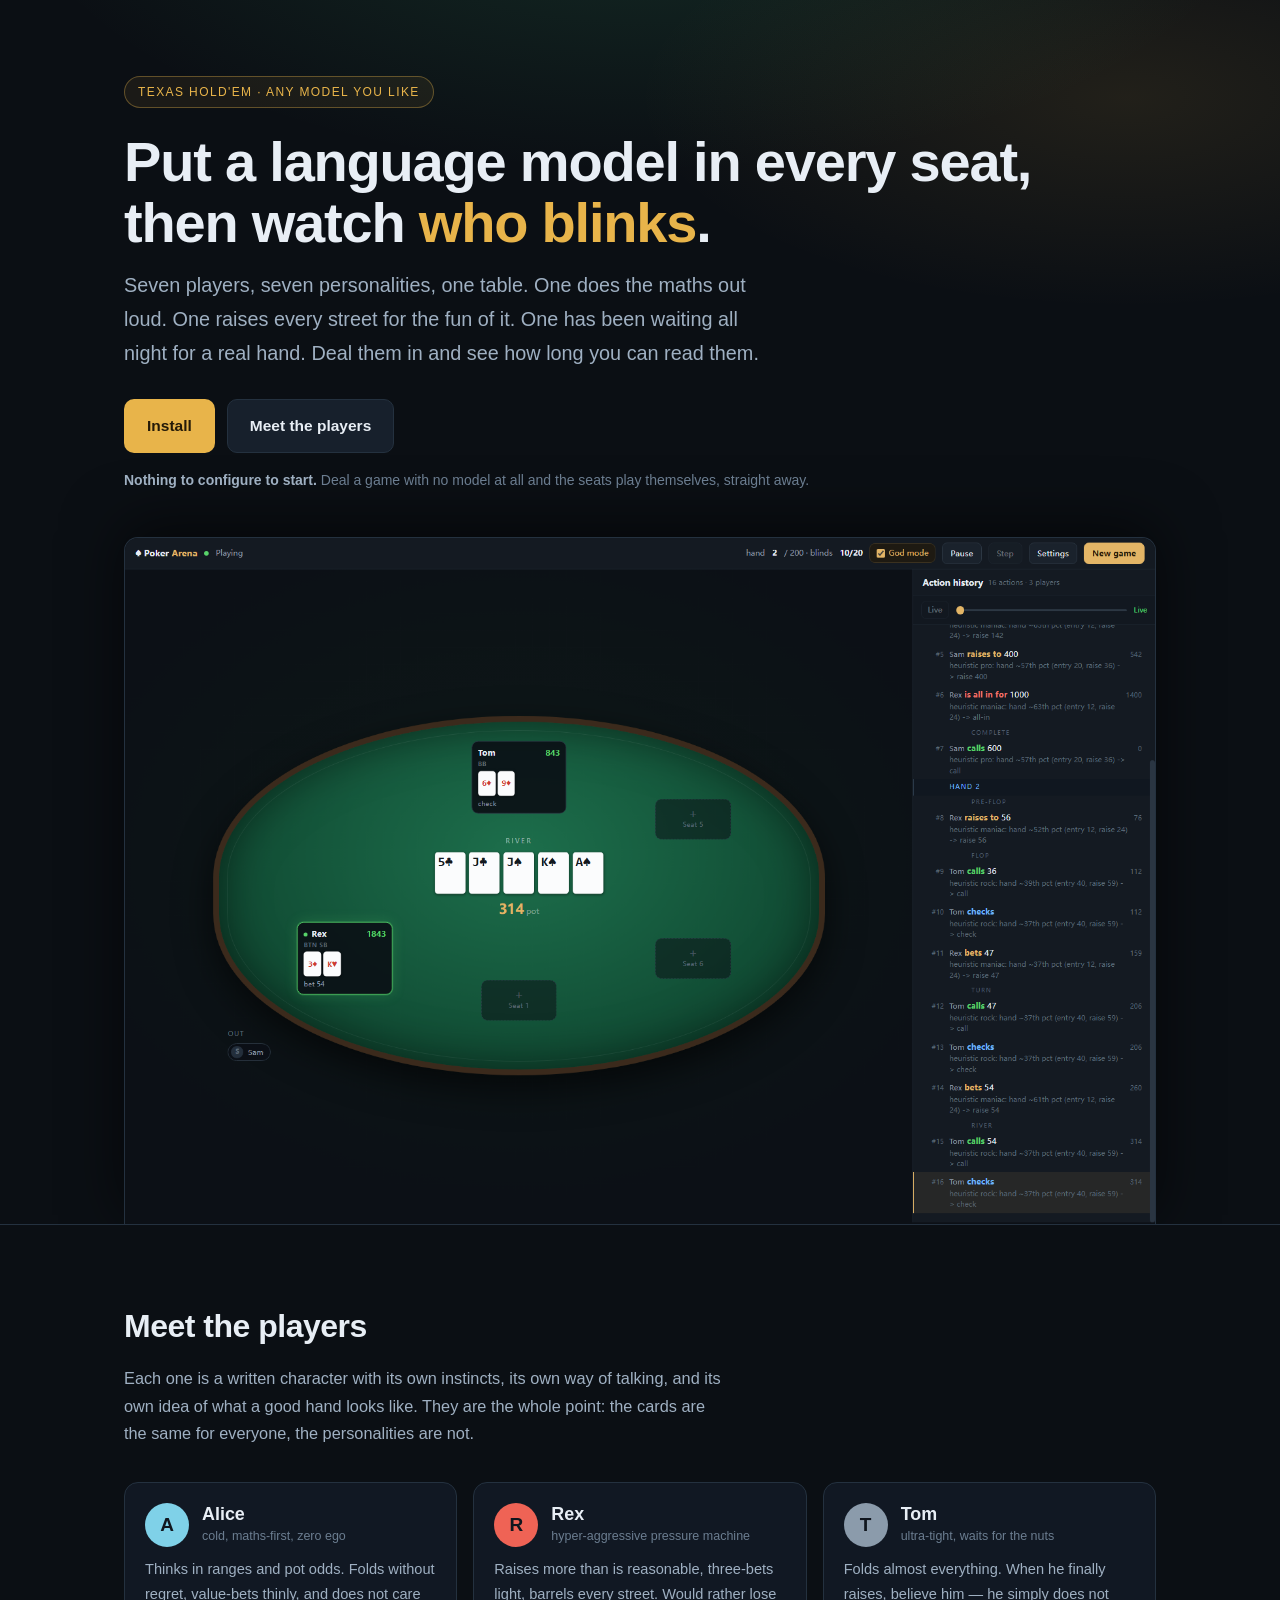
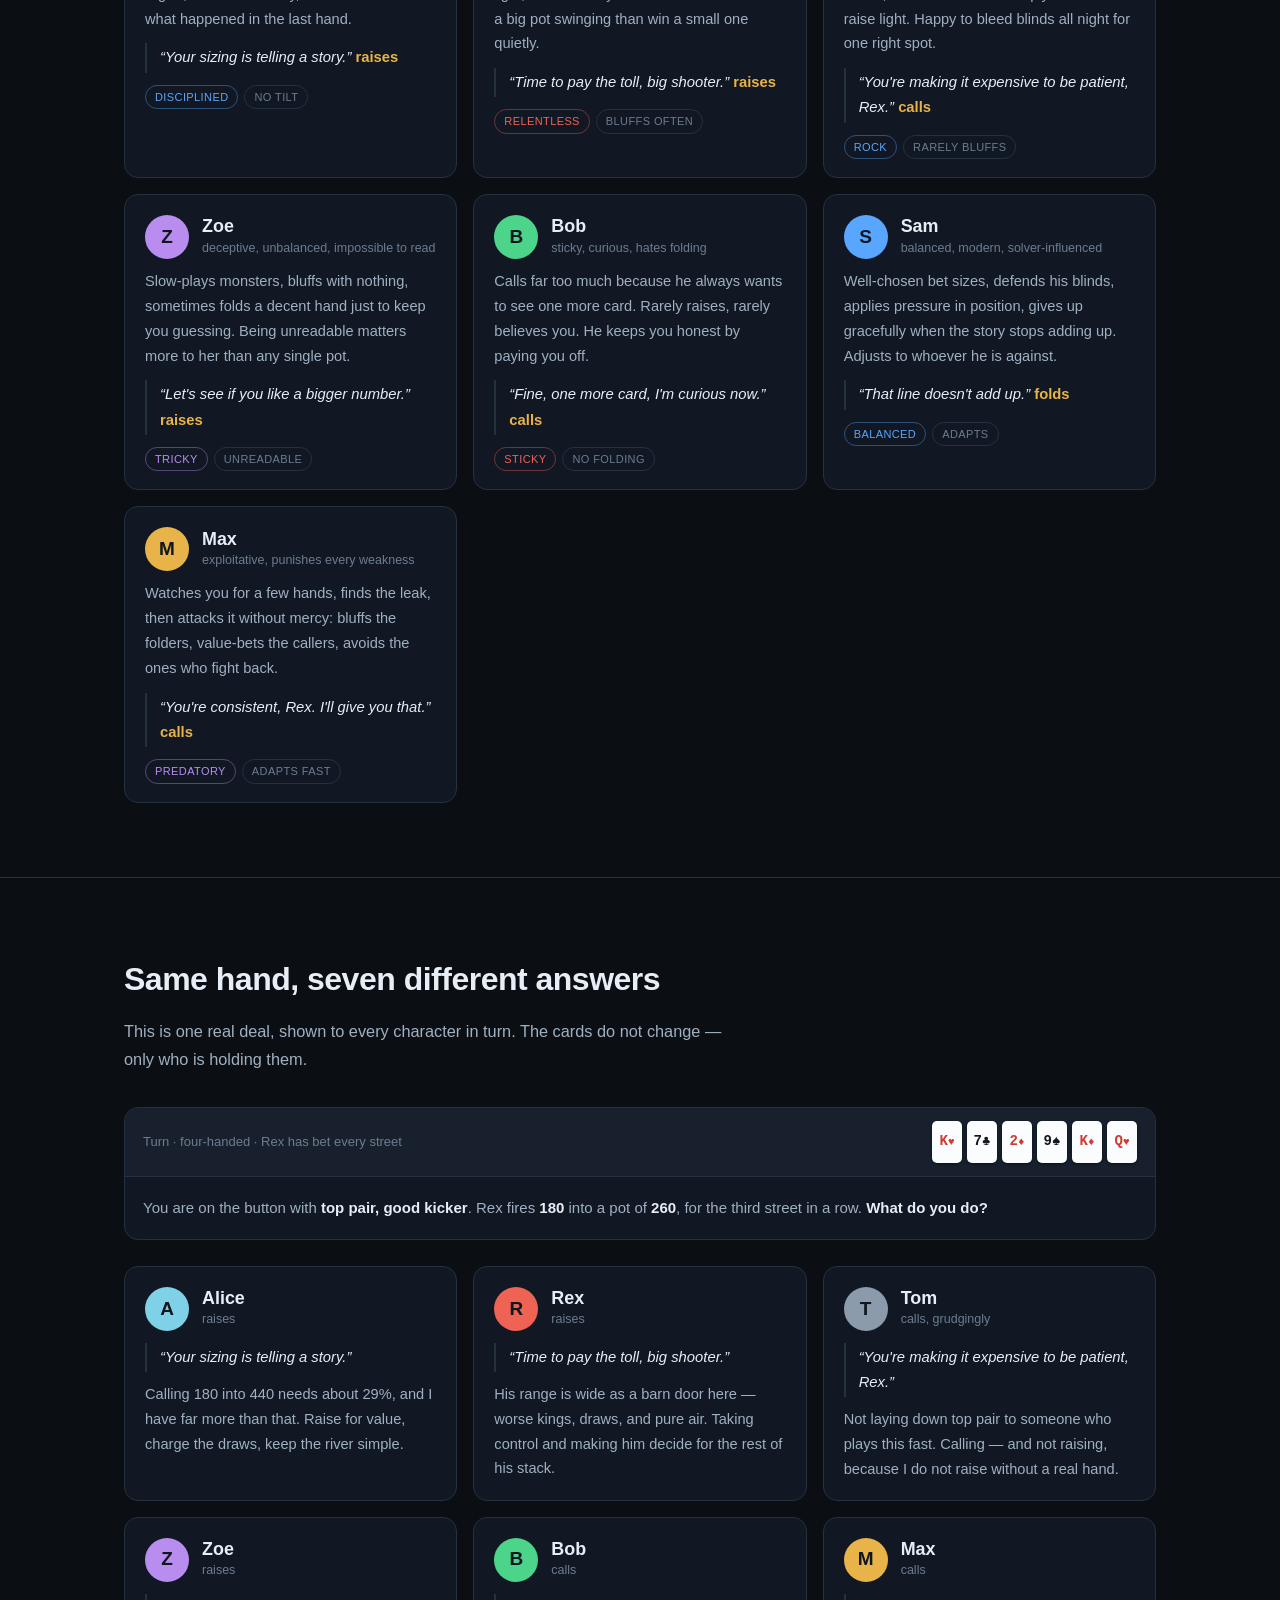
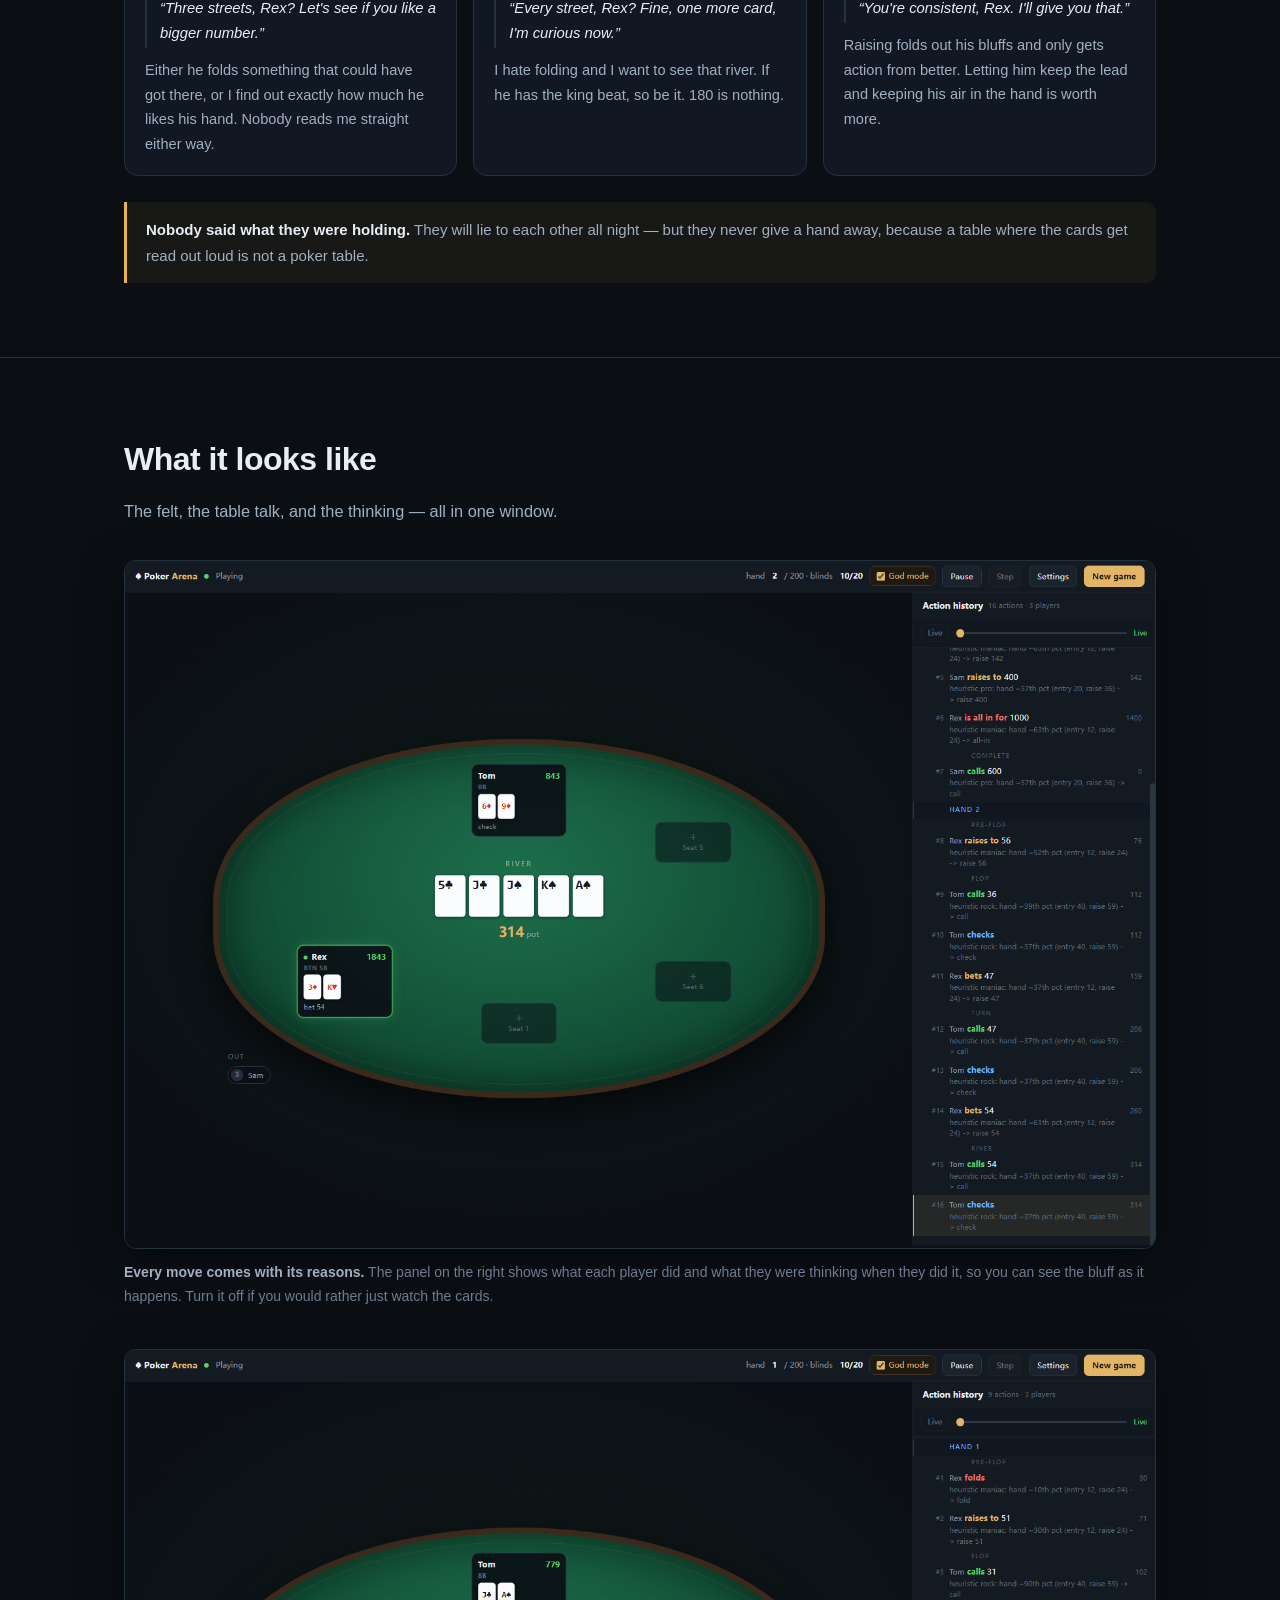
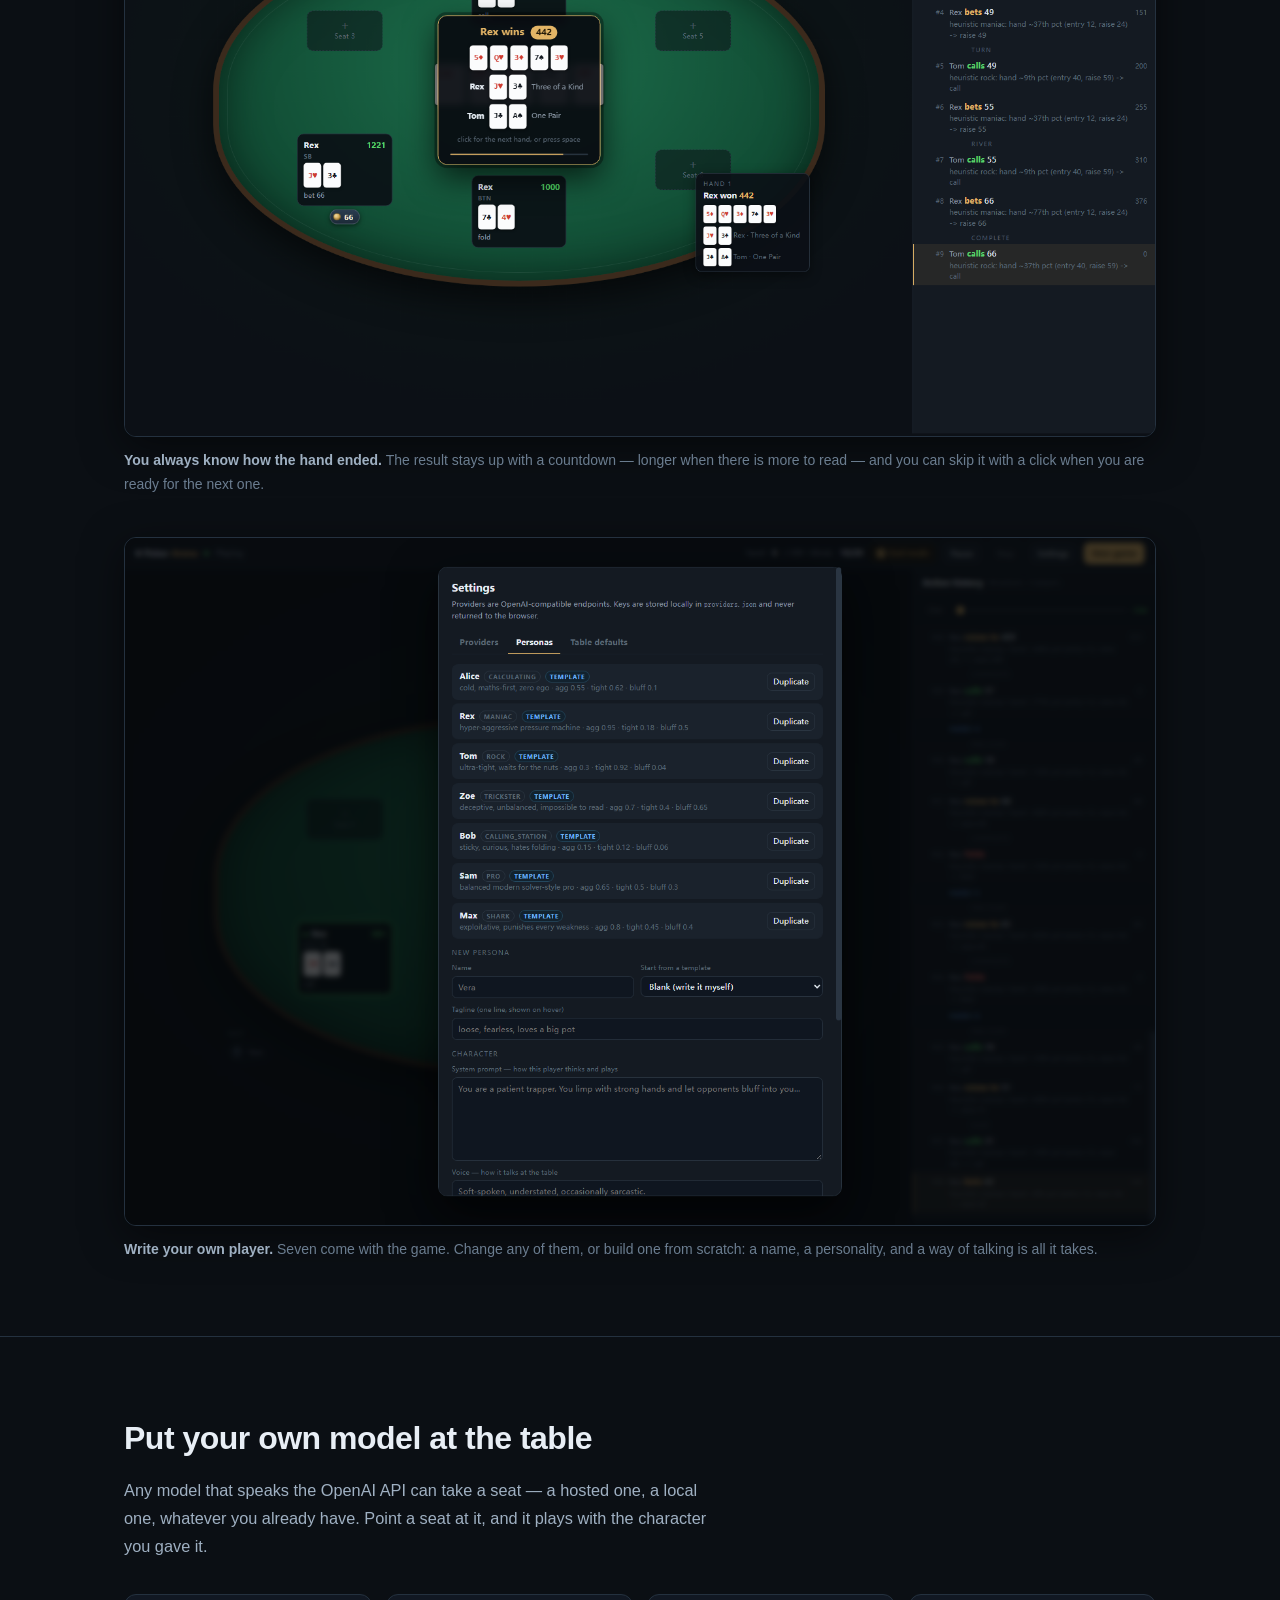
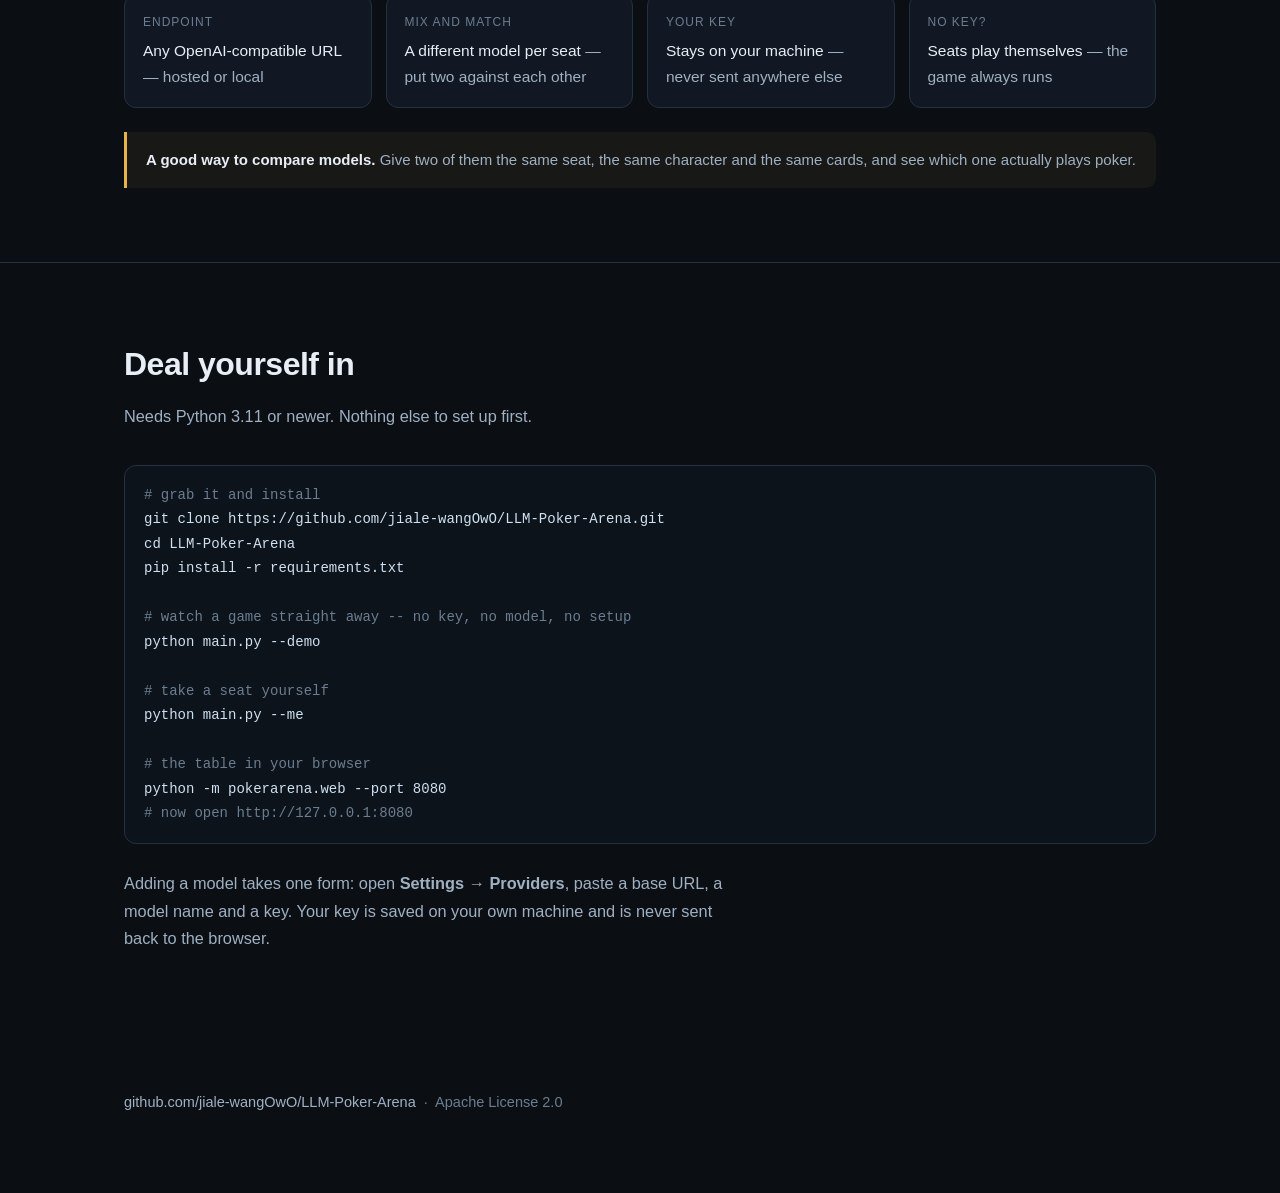
==== commit d5edc575: "Tighten the README intro and simplify the landing page call to action Six small edits:  * The line "" ====
--- a/docs/index.html
+++ b/docs/index.html
@@ -201,7 +201,7 @@
       for a real hand. Deal them in and see how long you can read them.
     </p>
     <div class="cta">
-      <a class="btn primary" href="https://github.com/jiale-wangOwO/LLM-Poker-Arena">Run it on your machine</a>
+      <a class="btn primary" href="https://github.com/jiale-wangOwO/LLM-Poker-Arena">Install</a>
       <a class="btn ghost" href="#cast">Meet the players</a>
     </div>
     <p class="note">
@@ -463,11 +463,6 @@
       a base URL, a model name and a key. Your key is saved on your own machine
       and is never sent back to the browser.
     </p>
-    <div class="callout" style="margin-top:22px">
-      <b>On Windows</b>, if you use a system HTTP proxy, add
-      <code>127.0.0.1</code> to <code>NO_PROXY</code> &mdash; otherwise local
-      requests can get routed through the proxy and fail.
-    </div>
   </div>
 </section>
 
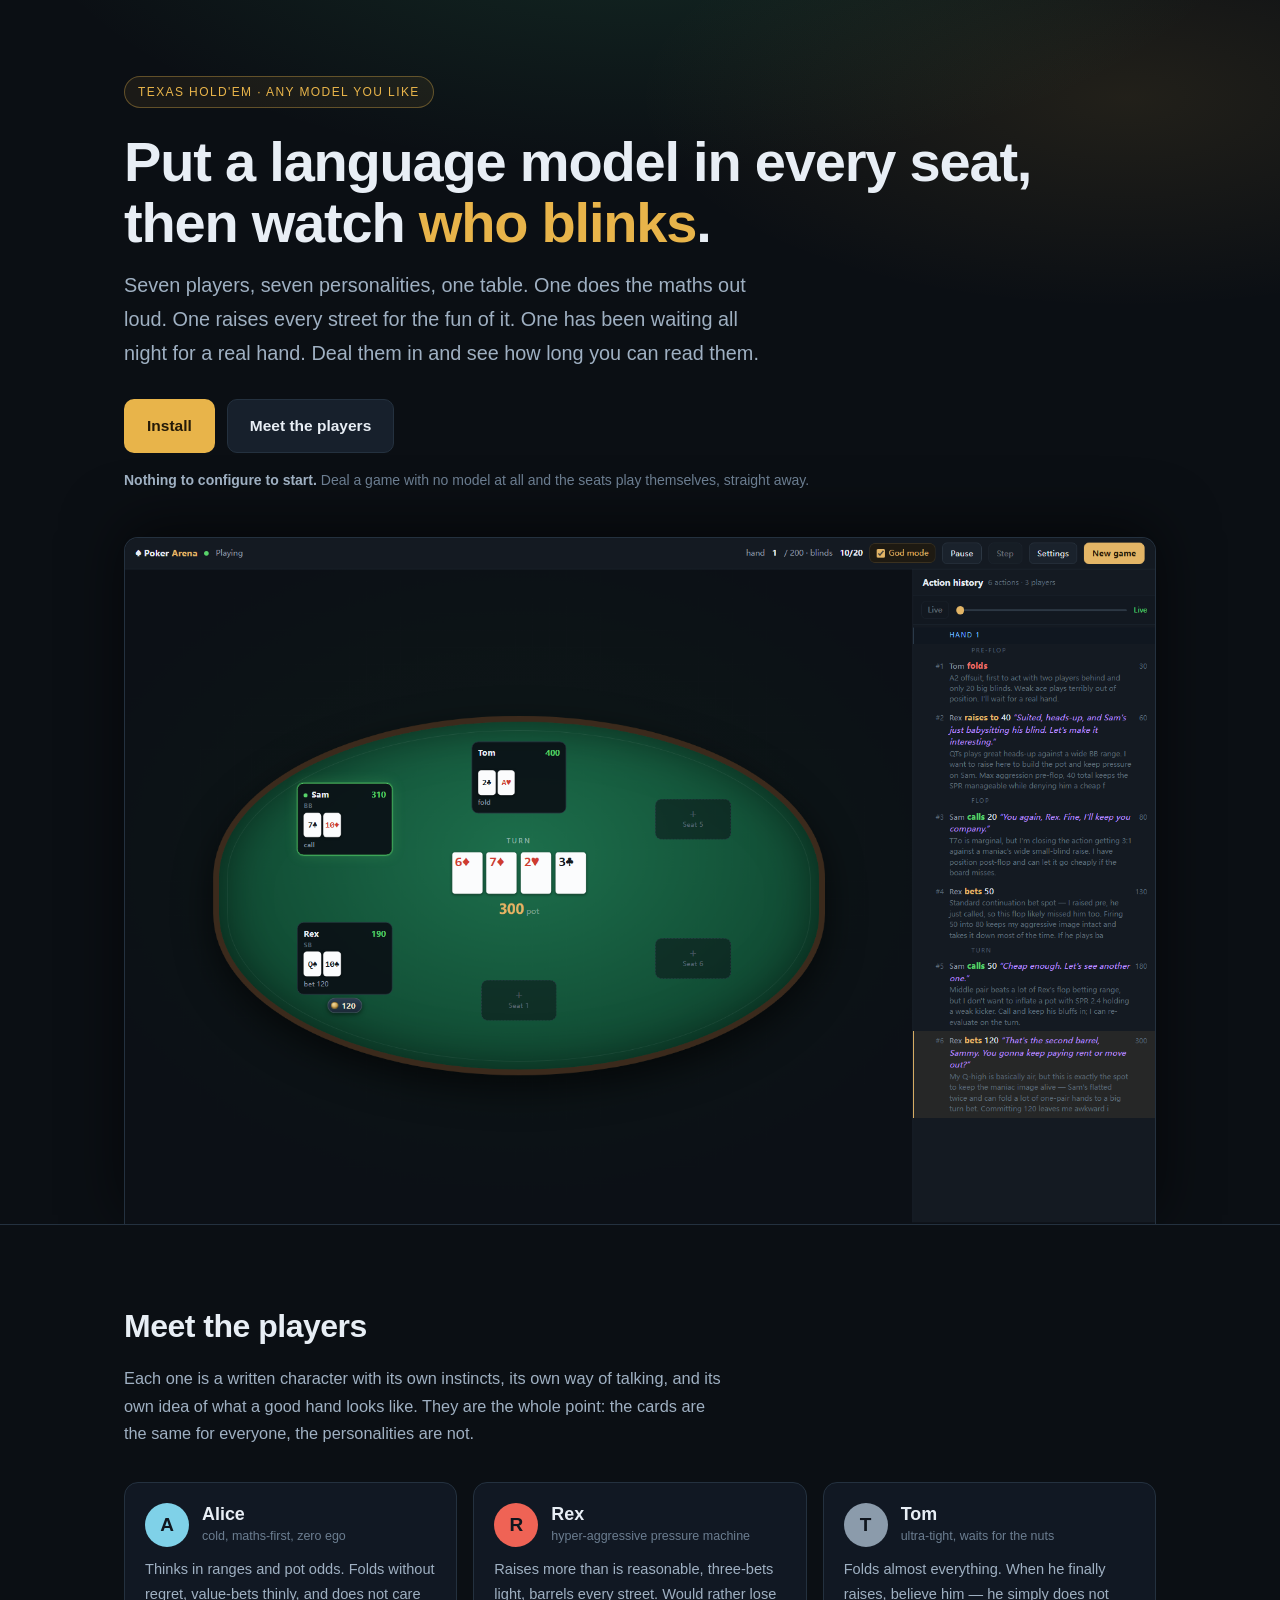
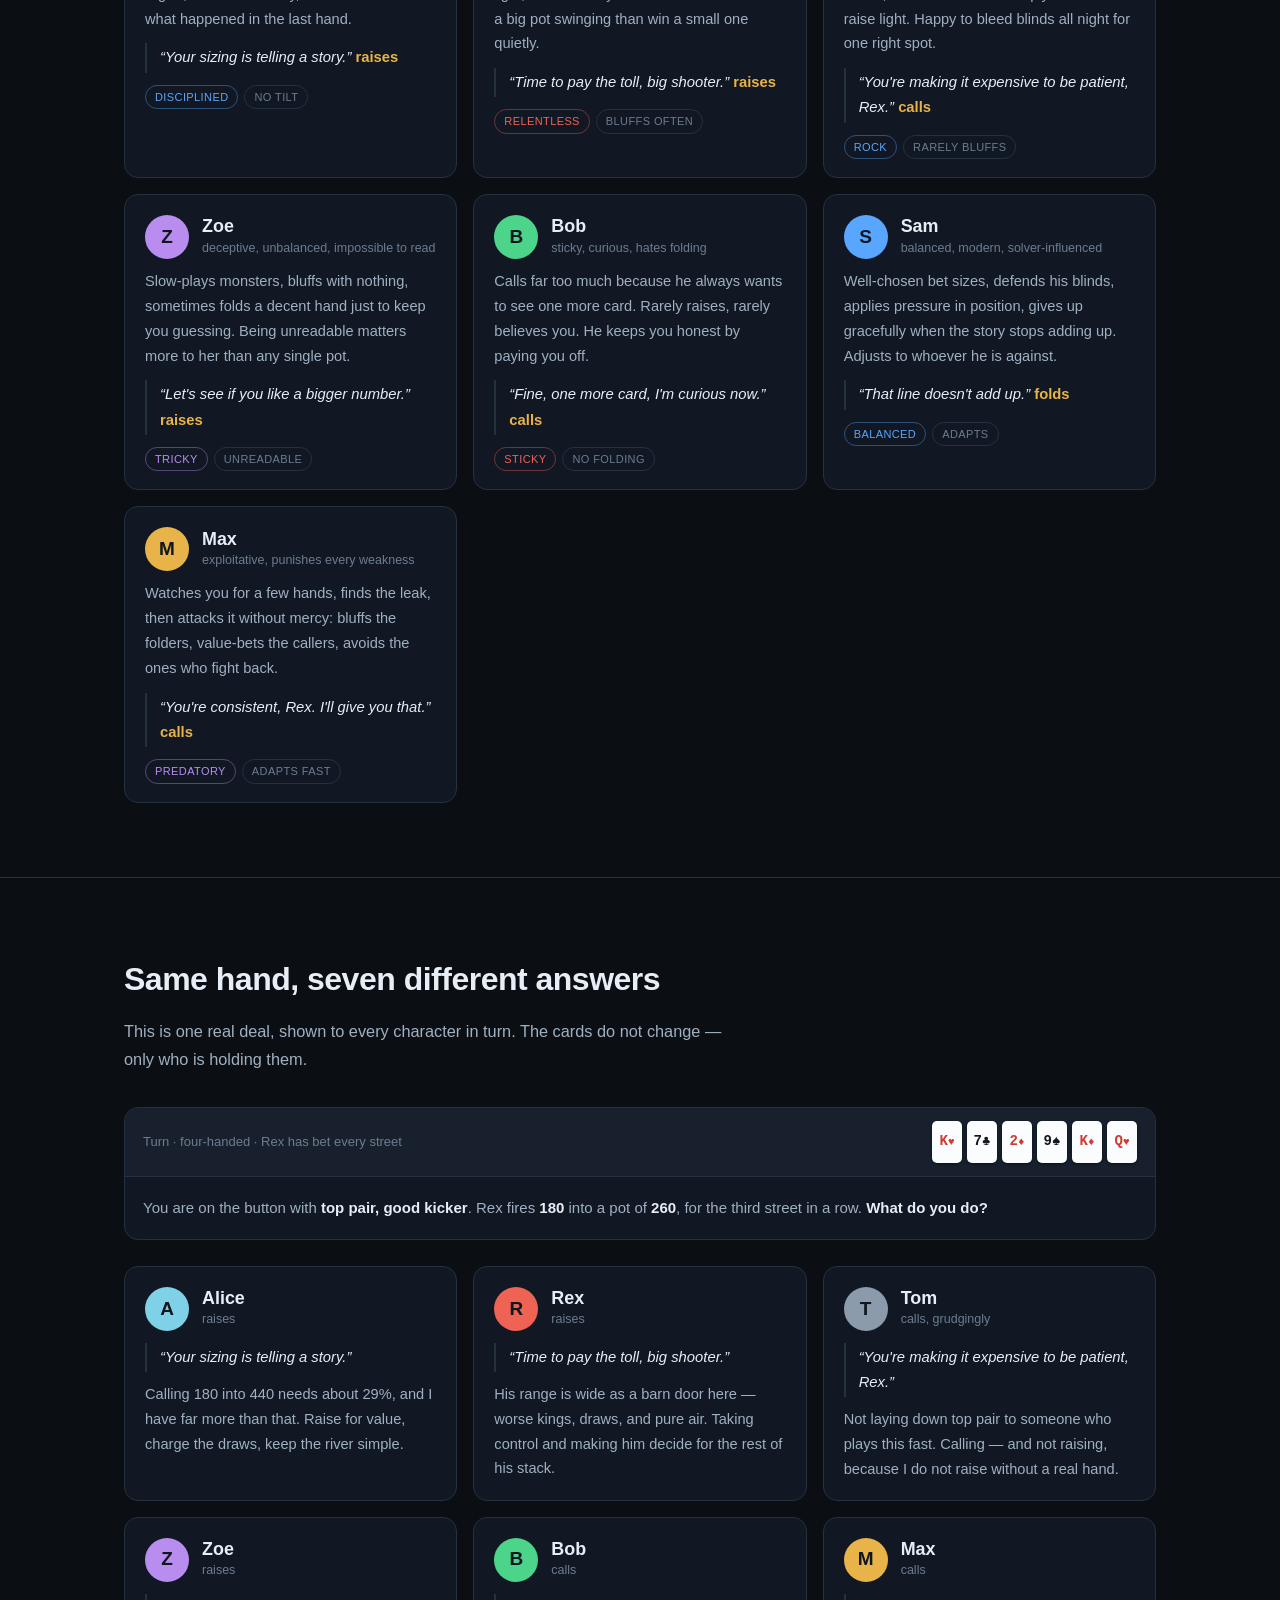
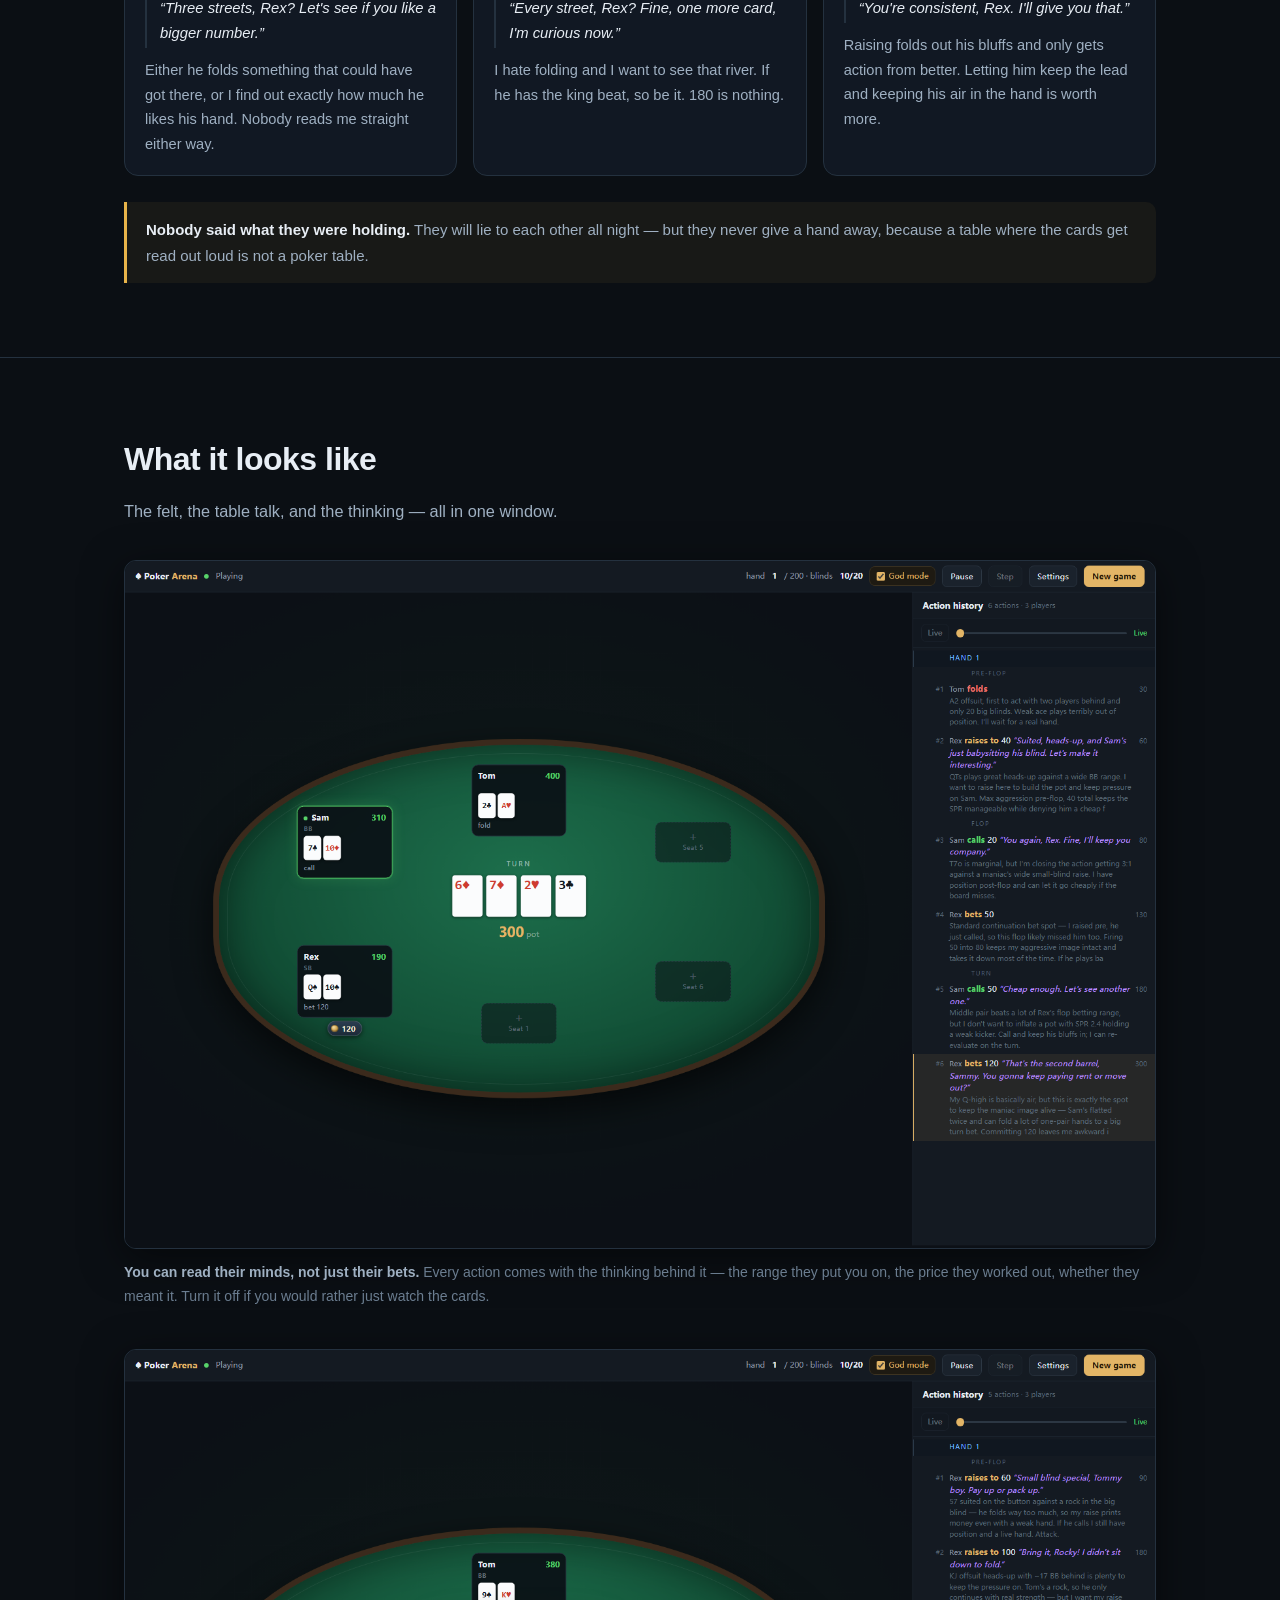
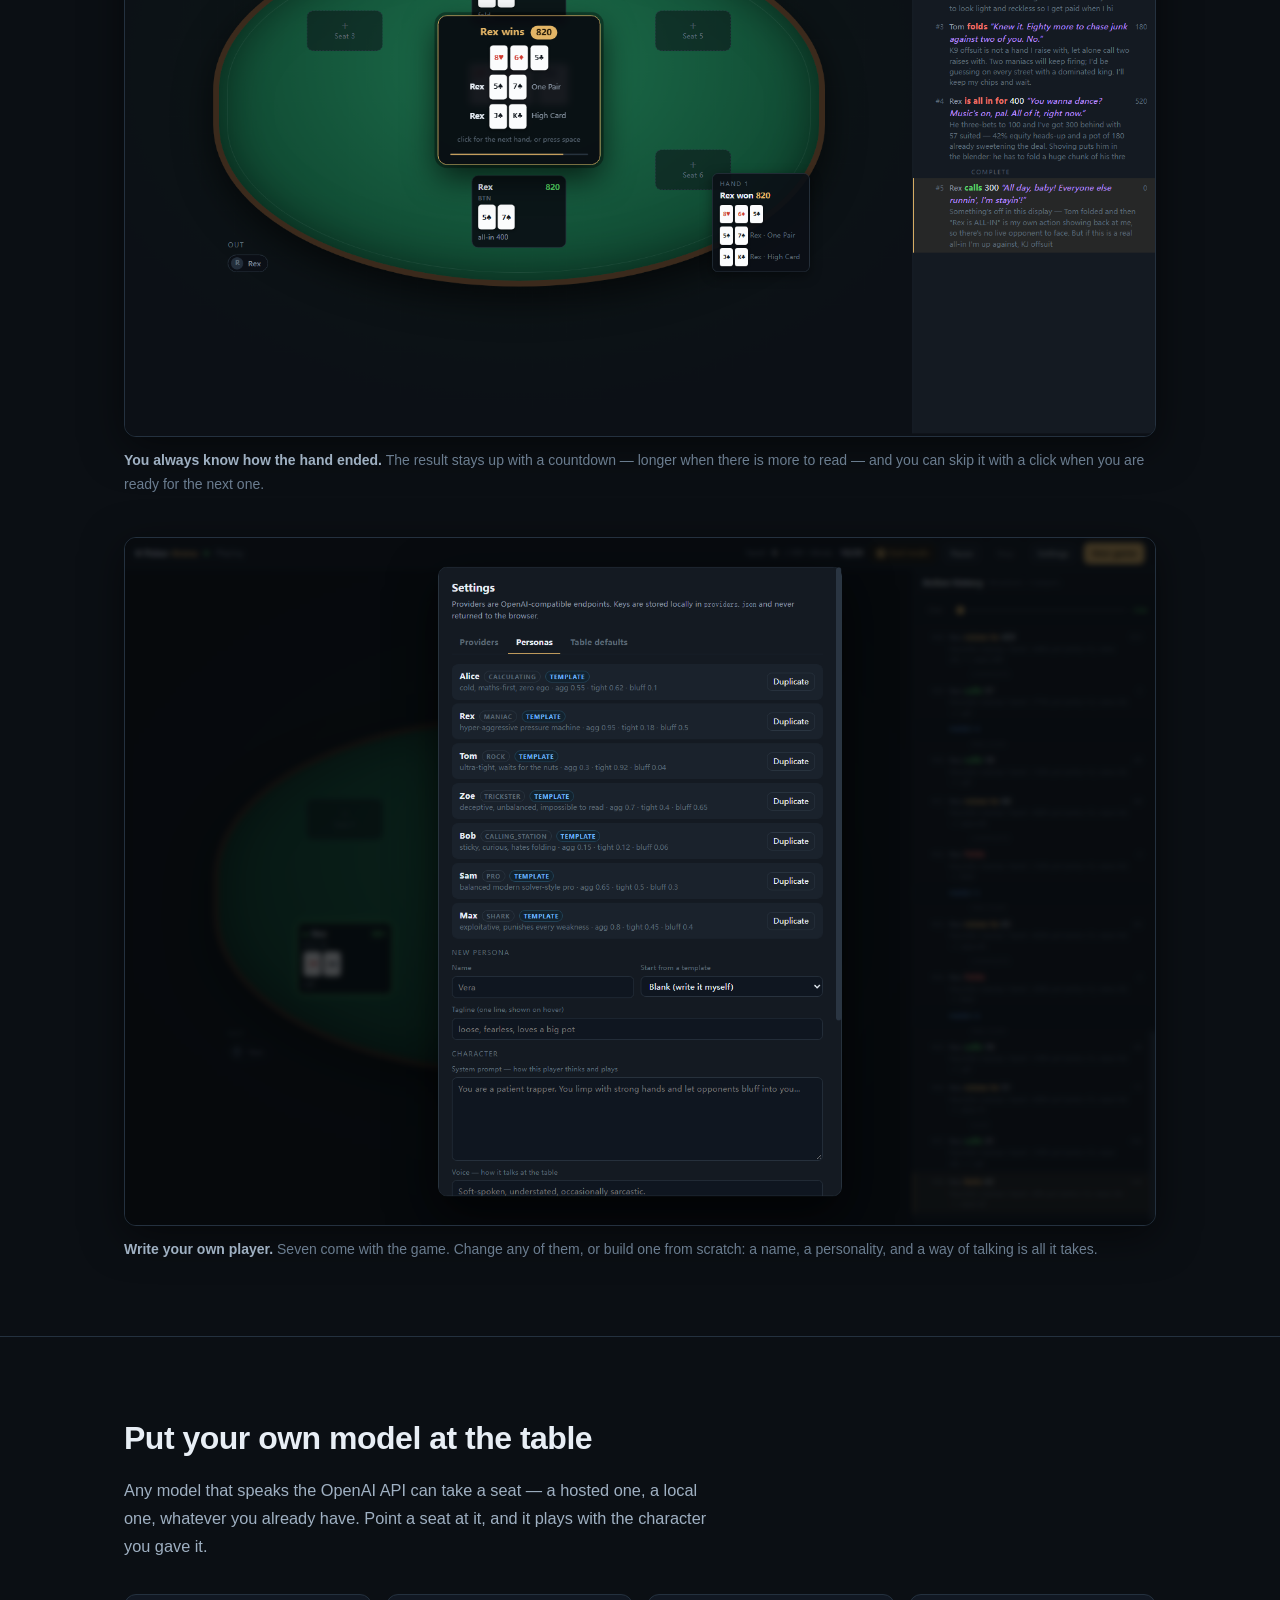
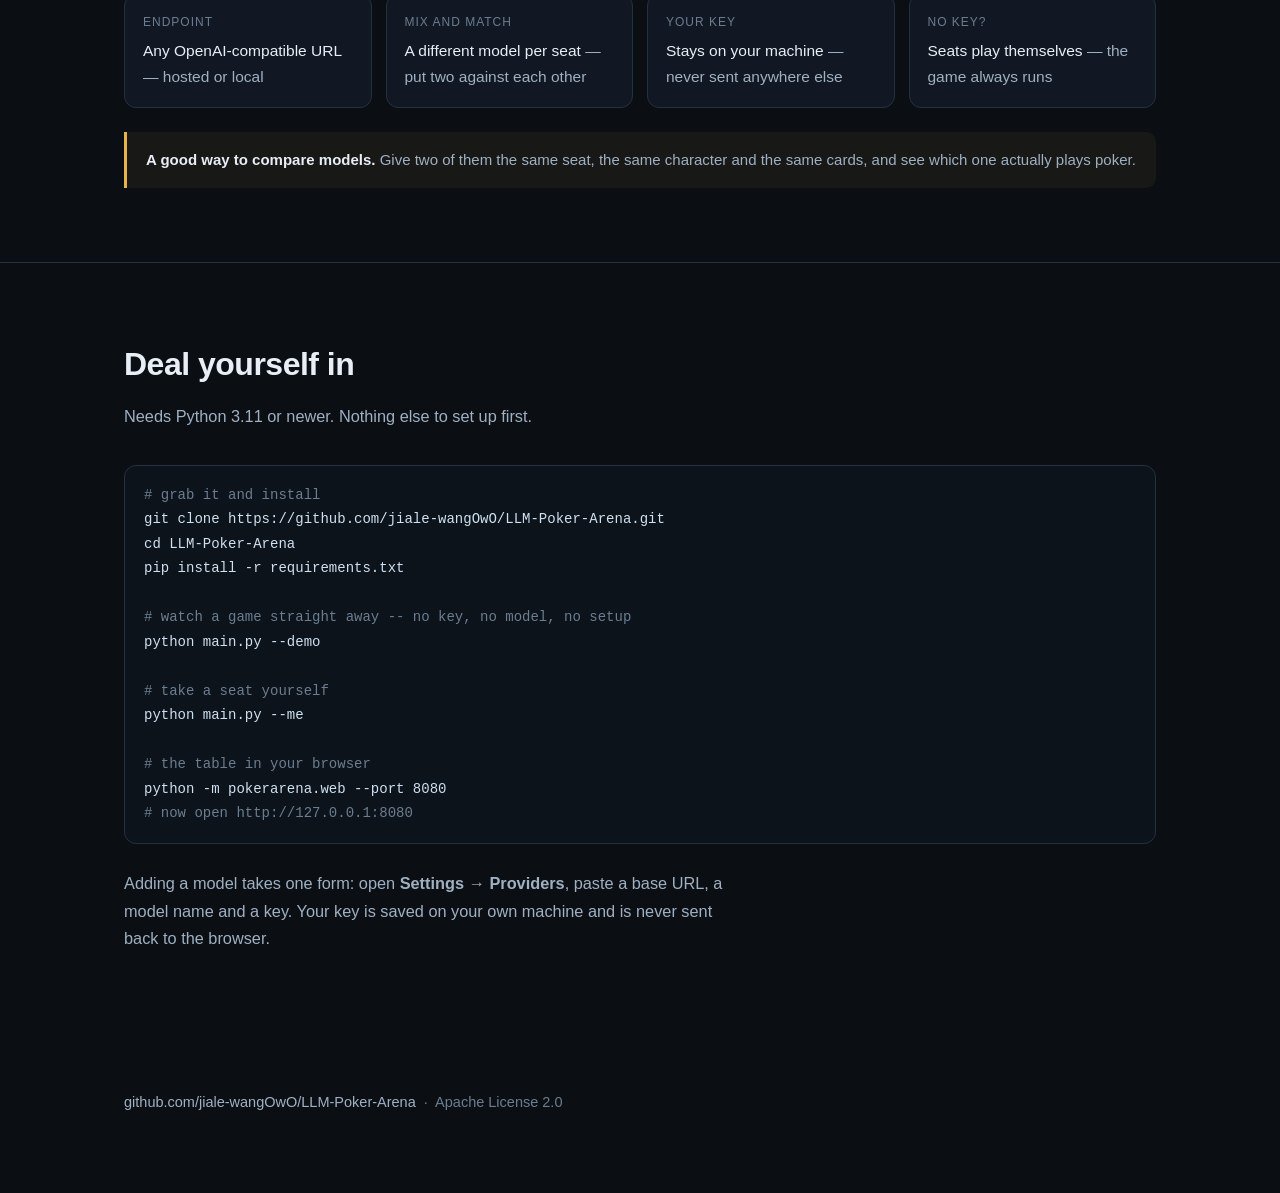
==== commit dd69b6aa: "Re-shoot the screenshots from a game played by real models The first two screenshots were taken with" ====
--- a/docs/index.html
+++ b/docs/index.html
@@ -378,11 +378,11 @@
     <p class="sub">The felt, the table talk, and the thinking &mdash; all in one window.</p>
 
     <figure class="shot">
-      <img src="01-table.png" alt="A hand in progress: five board cards, a bet in front of a player, and a panel on the right listing each numbered action together with the reasoning behind it.">
+      <img src="01-table.png" alt="A hand in progress: four board cards, a bet in front of a player, and a panel on the right listing each numbered action with the model's reasoning and what the player said out loud.">
       <figcaption>
-        <b>Every move comes with its reasons.</b> The panel on the right shows
-        what each player did and what they were thinking when they did it, so you
-        can see the bluff as it happens. Turn it off if you would rather just
+        <b>You can read their minds, not just their bets.</b> Every action comes
+        with the thinking behind it — the range they put you on, the price they
+        worked out, whether they meant it. Turn it off if you would rather just
         watch the cards.
       </figcaption>
     </figure>
@@ -391,8 +391,8 @@
       <img src="02-result.png" alt="The end of a hand: a card showing who won and the size of the pot, the final board, and each hand that was shown with its name.">
       <figcaption>
         <b>You always know how the hand ended.</b> The result stays up with a
-        countdown &mdash; longer when there is more to read &mdash; and you can
-        skip it with a click when you are ready for the next one.
+        countdown — longer when there is more to read — and you can skip it with
+        a click when you are ready for the next one.
       </figcaption>
     </figure>
 
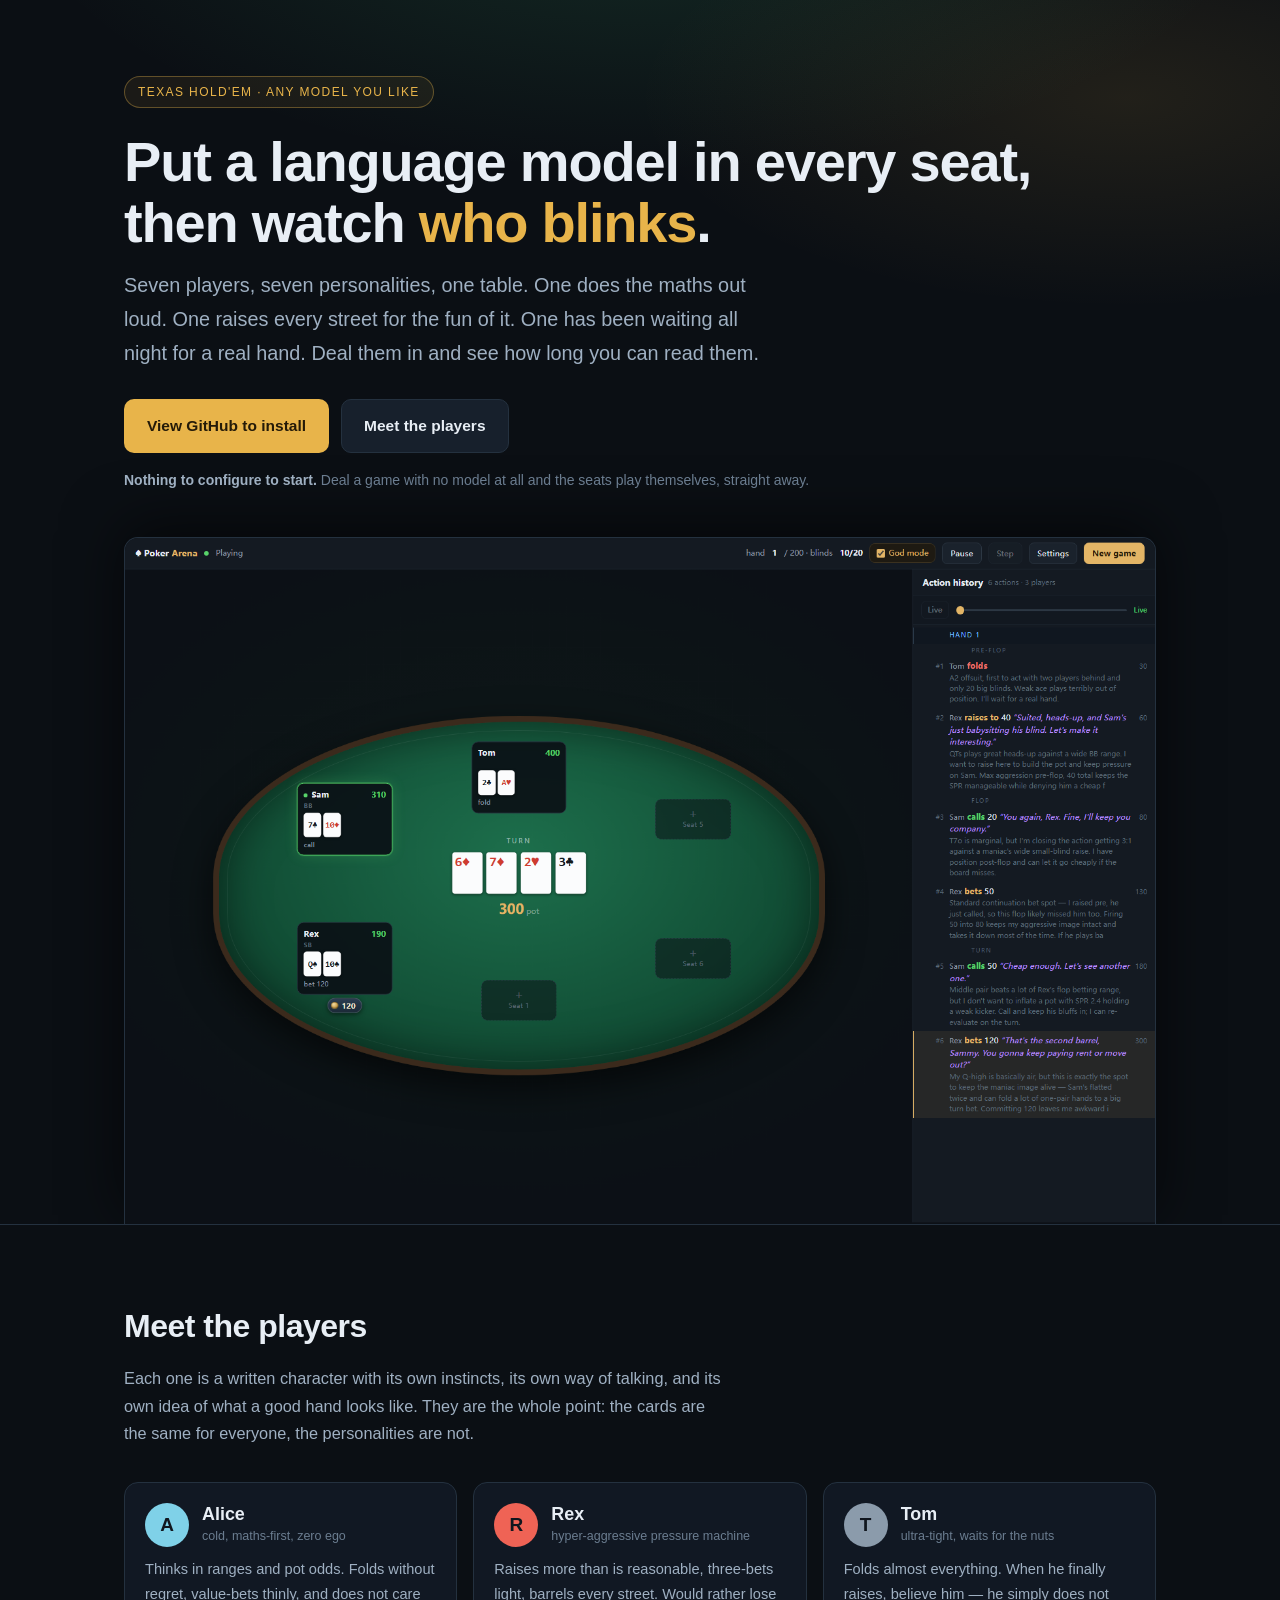
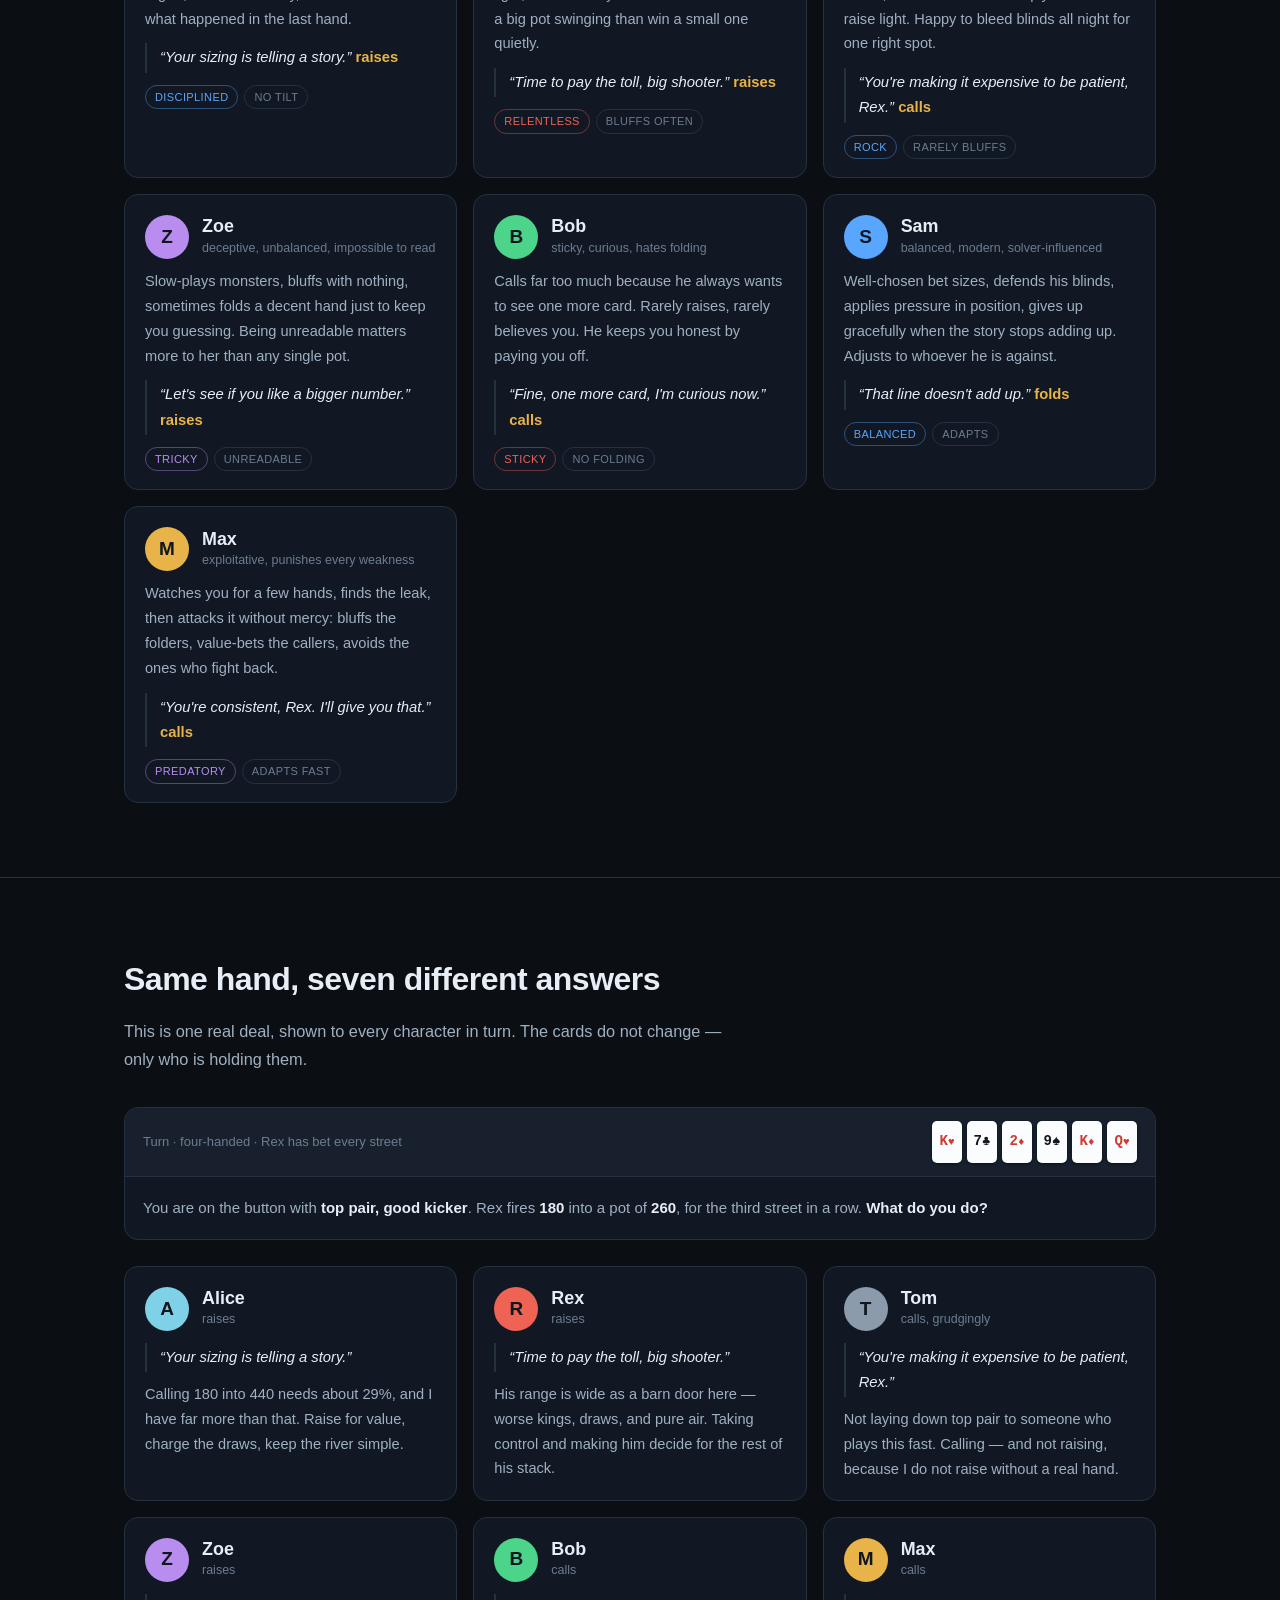
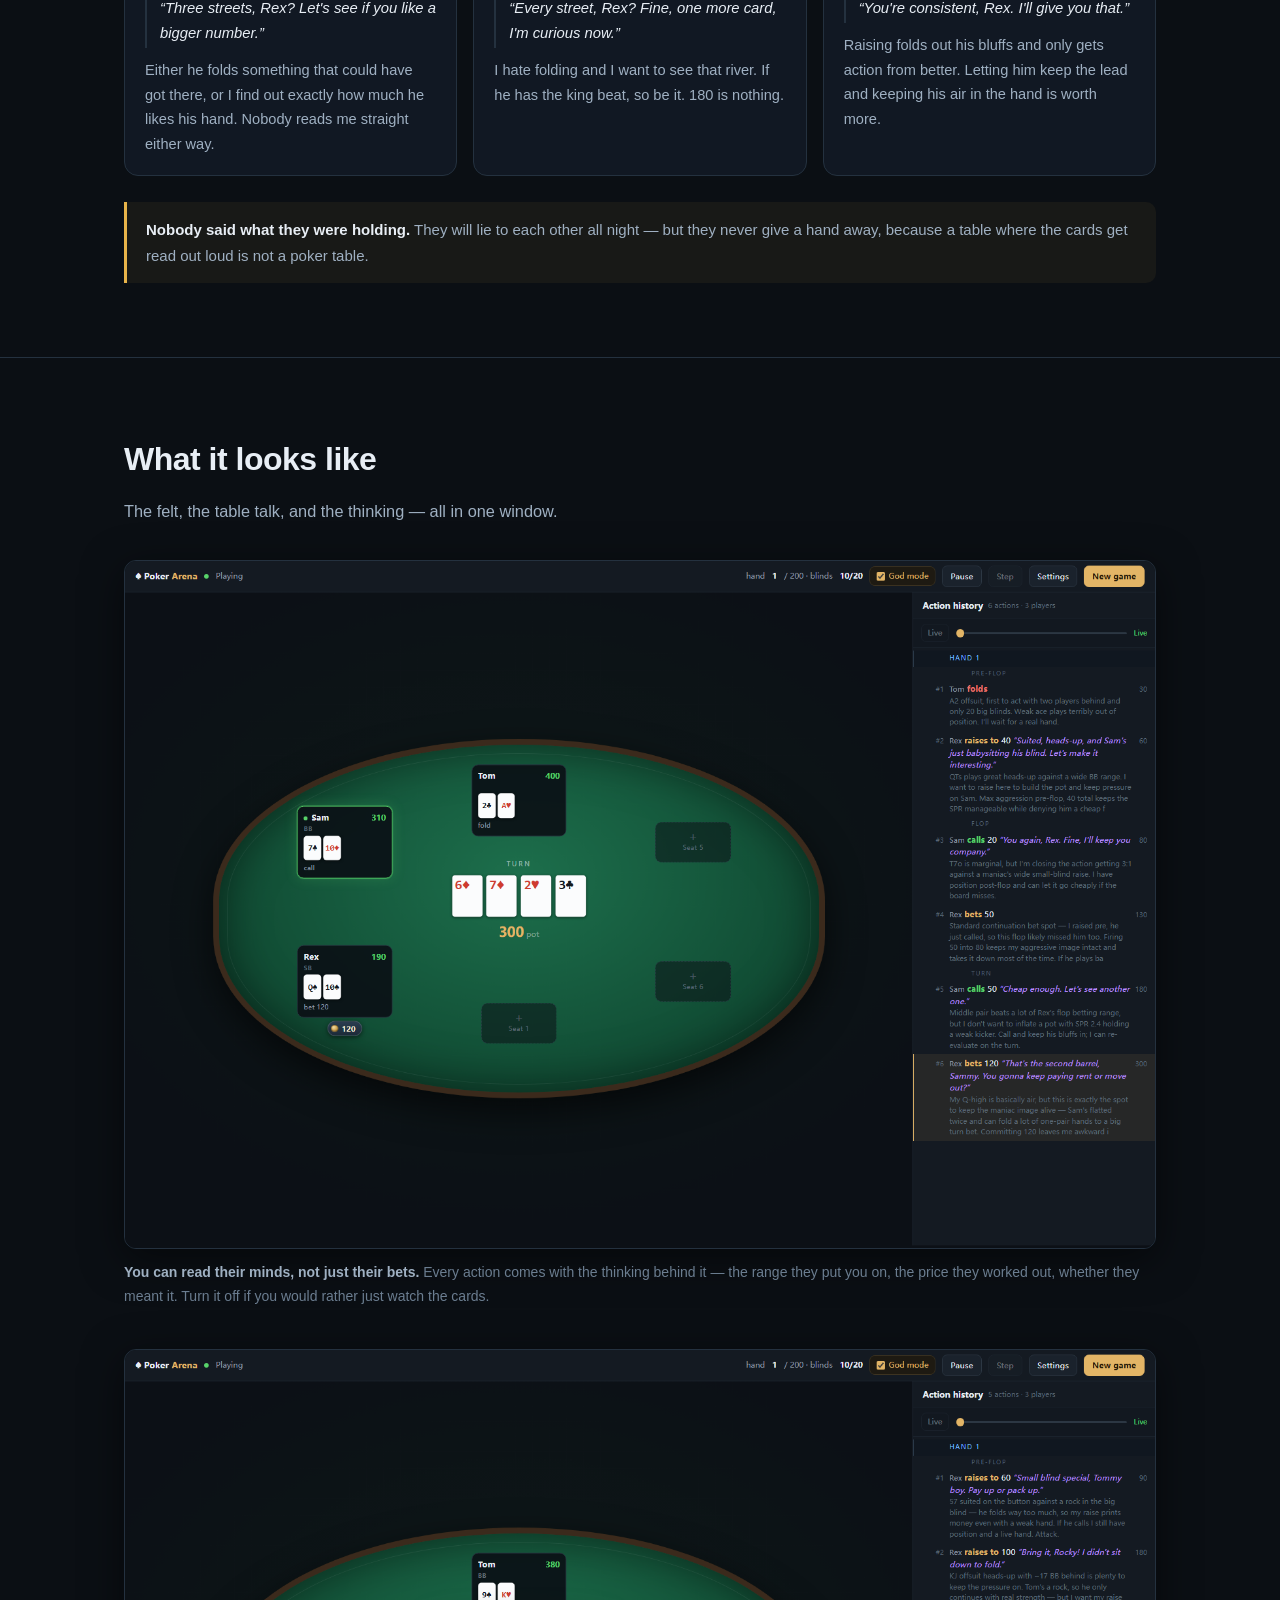
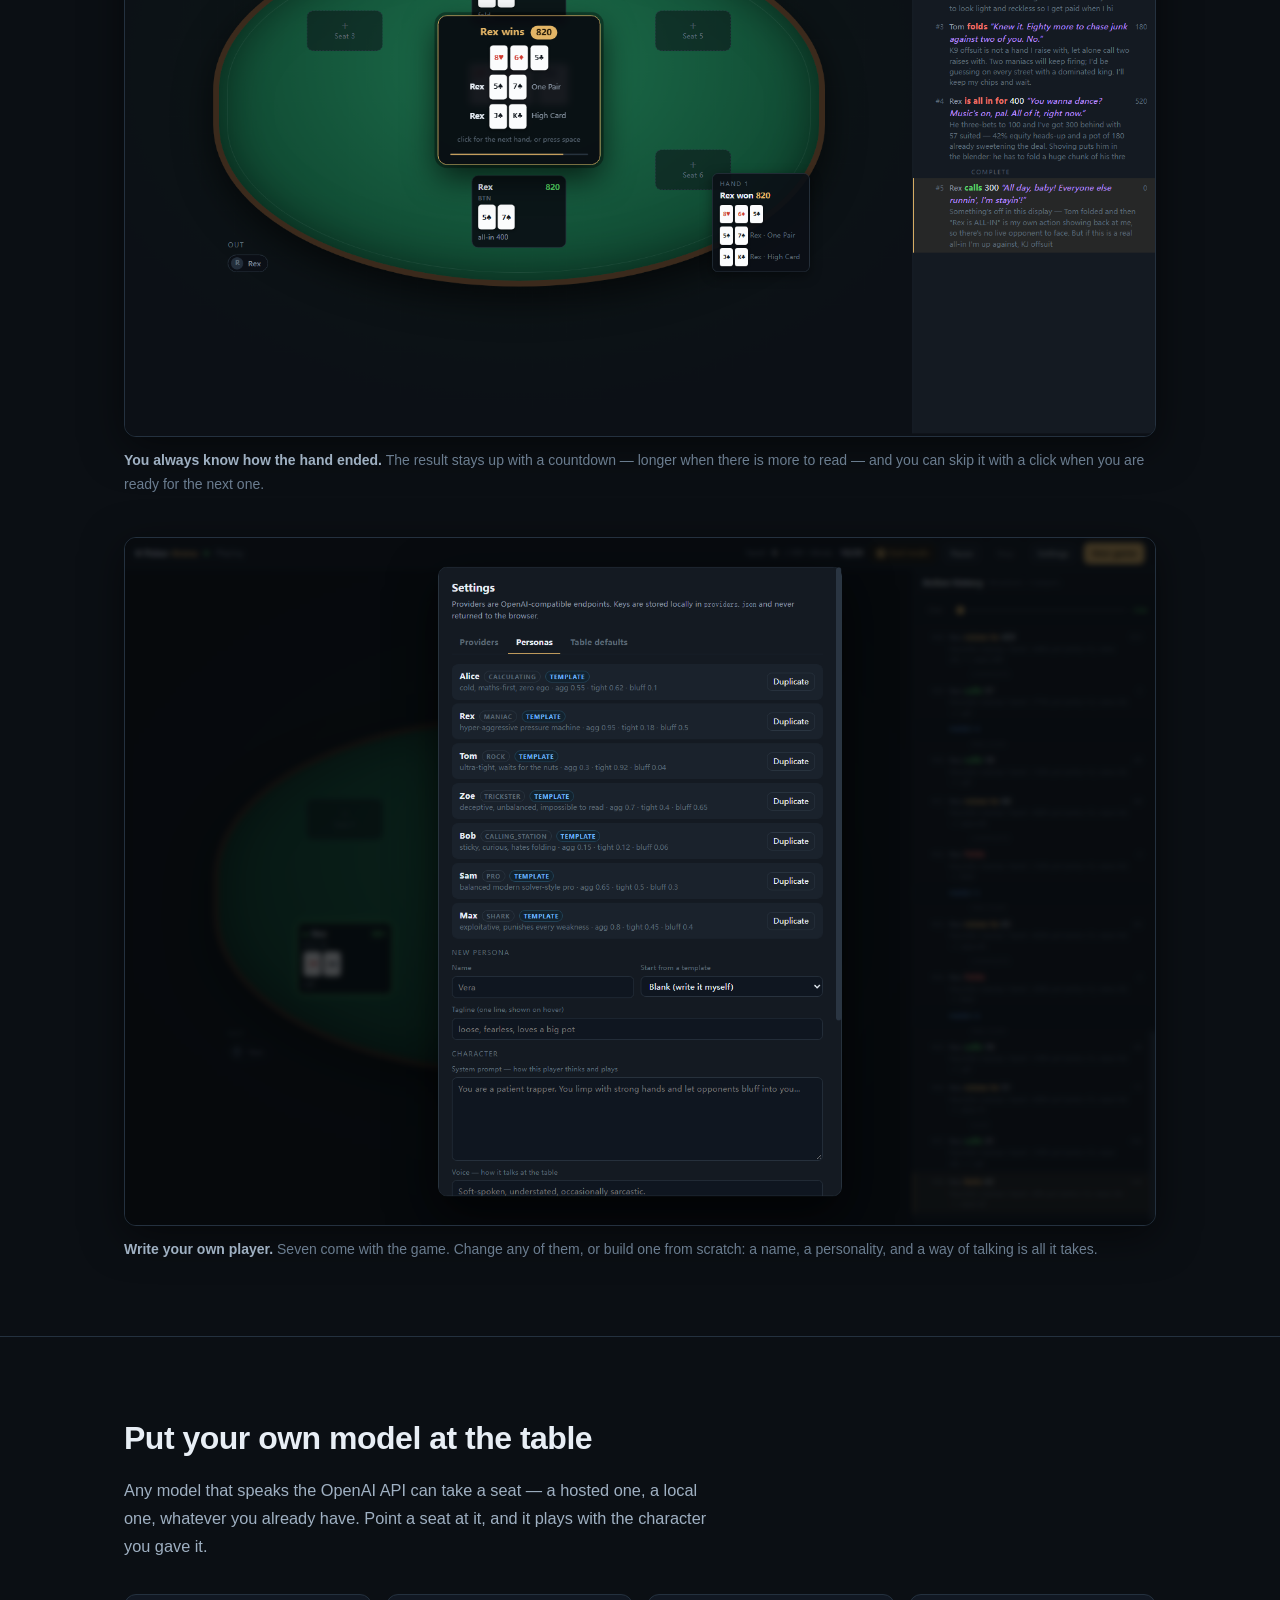
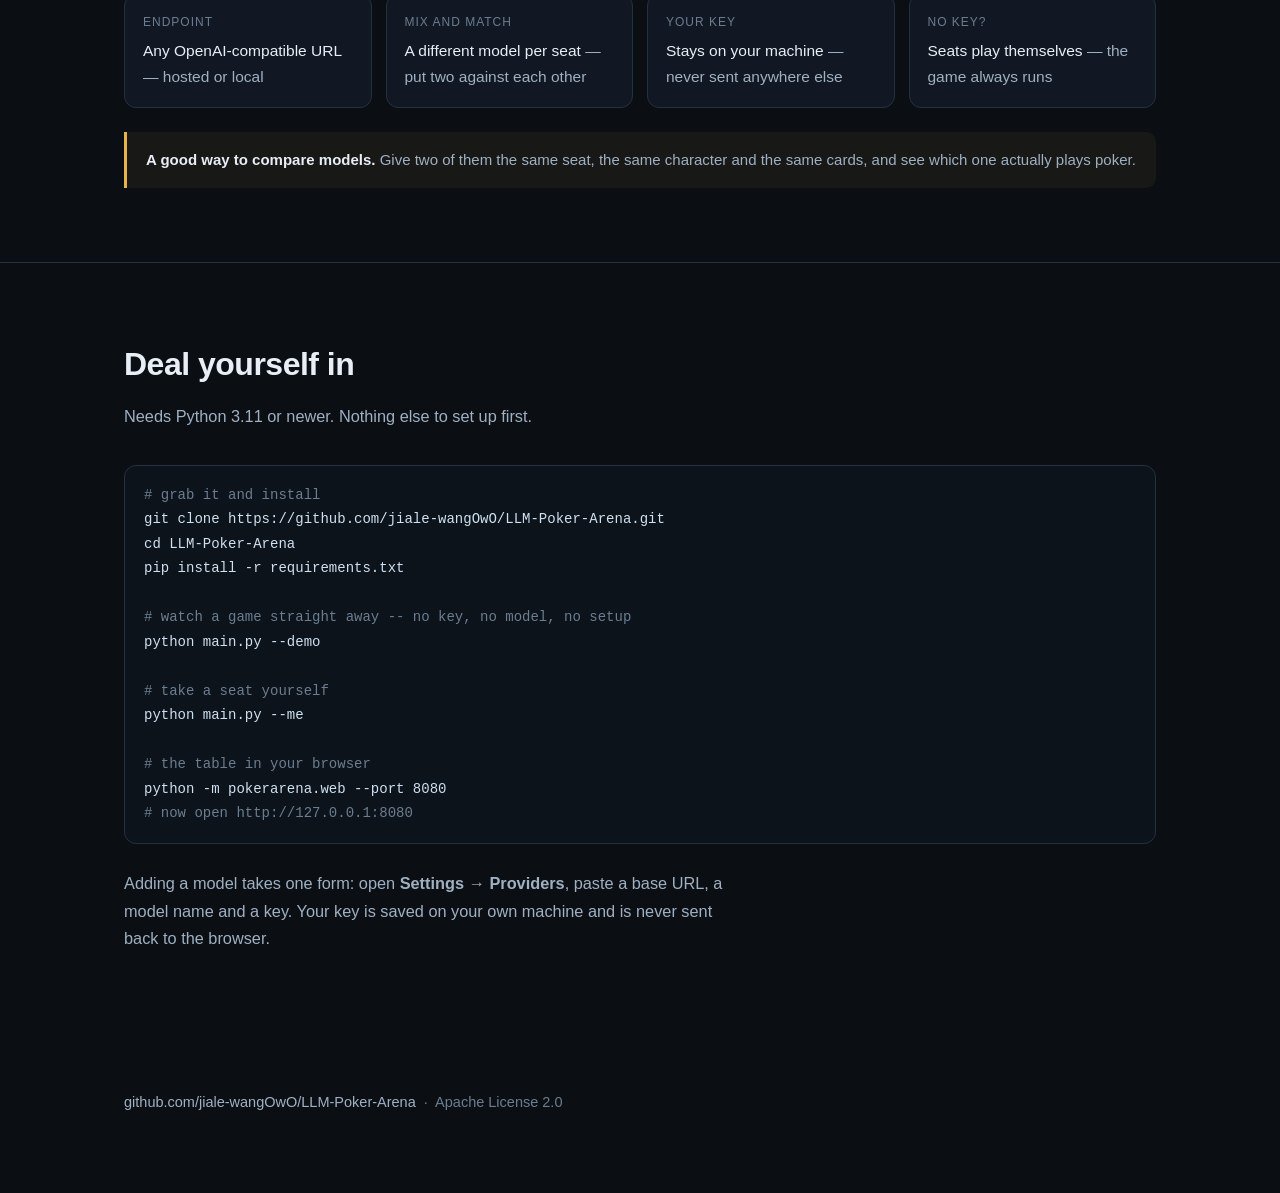
==== commit 1cc2118d: "Stamp image URLs and rename the hero button Two things, both from looking at the deployed page.  * T" ====
--- a/docs/index.html
+++ b/docs/index.html
@@ -9,7 +9,7 @@
 <meta property="og:title" content="LLM Poker Arena">
 <meta property="og:description" content="Put a language model in every seat, then watch who blinks.">
 <meta property="og:type" content="website">
-<meta property="og:image" content="01-table.png">
+<meta property="og:image" content="01-table.png?v=a48a716e">
 <link rel="icon" href="data:image/svg+xml,<svg xmlns='http://www.w3.org/2000/svg' viewBox='0 0 32 32'><text y='26' font-size='26'>♠</text></svg>">
 <style>
   :root {
@@ -201,7 +201,7 @@
       for a real hand. Deal them in and see how long you can read them.
     </p>
     <div class="cta">
-      <a class="btn primary" href="https://github.com/jiale-wangOwO/LLM-Poker-Arena">Install</a>
+      <a class="btn primary" href="https://github.com/jiale-wangOwO/LLM-Poker-Arena">View GitHub to install</a>
       <a class="btn ghost" href="#cast">Meet the players</a>
     </div>
     <p class="note">
@@ -209,7 +209,7 @@
       the seats play themselves, straight away.
     </p>
     <div class="hero-shot">
-      <img src="01-table.png" alt="The poker table: four players around a green felt with a five-card board and chips in front of a player, and a panel on the right listing every action with the thinking behind it.">
+      <img src="01-table.png?v=a48a716e" alt="The poker table: four players around a green felt with a five-card board and chips in front of a player, and a panel on the right listing every action with the thinking behind it.">
     </div>
   </div>
 </header>
@@ -378,7 +378,7 @@
     <p class="sub">The felt, the table talk, and the thinking &mdash; all in one window.</p>
 
     <figure class="shot">
-      <img src="01-table.png" alt="A hand in progress: four board cards, a bet in front of a player, and a panel on the right listing each numbered action with the model's reasoning and what the player said out loud.">
+      <img src="01-table.png?v=a48a716e" alt="A hand in progress: four board cards, a bet in front of a player, and a panel on the right listing each numbered action with the model's reasoning and what the player said out loud.">
       <figcaption>
         <b>You can read their minds, not just their bets.</b> Every action comes
         with the thinking behind it — the range they put you on, the price they
@@ -388,7 +388,7 @@
     </figure>
 
     <figure class="shot">
-      <img src="02-result.png" alt="The end of a hand: a card showing who won and the size of the pot, the final board, and each hand that was shown with its name.">
+      <img src="02-result.png?v=8e14cce6" alt="The end of a hand: a card showing who won and the size of the pot, the final board, and each hand that was shown with its name.">
       <figcaption>
         <b>You always know how the hand ended.</b> The result stays up with a
         countdown — longer when there is more to read — and you can skip it with
@@ -397,7 +397,7 @@
     </figure>
 
     <figure class="shot">
-      <img src="03-personas.png" alt="A settings screen listing seven player profiles with their tendencies, above a form for writing a new player with a name, a tagline, a personality description and a way of speaking.">
+      <img src="03-personas.png?v=df4c0156" alt="A settings screen listing seven player profiles with their tendencies, above a form for writing a new player with a name, a tagline, a personality description and a way of speaking.">
       <figcaption>
         <b>Write your own player.</b> Seven come with the game. Change any of
         them, or build one from scratch: a name, a personality, and a way of
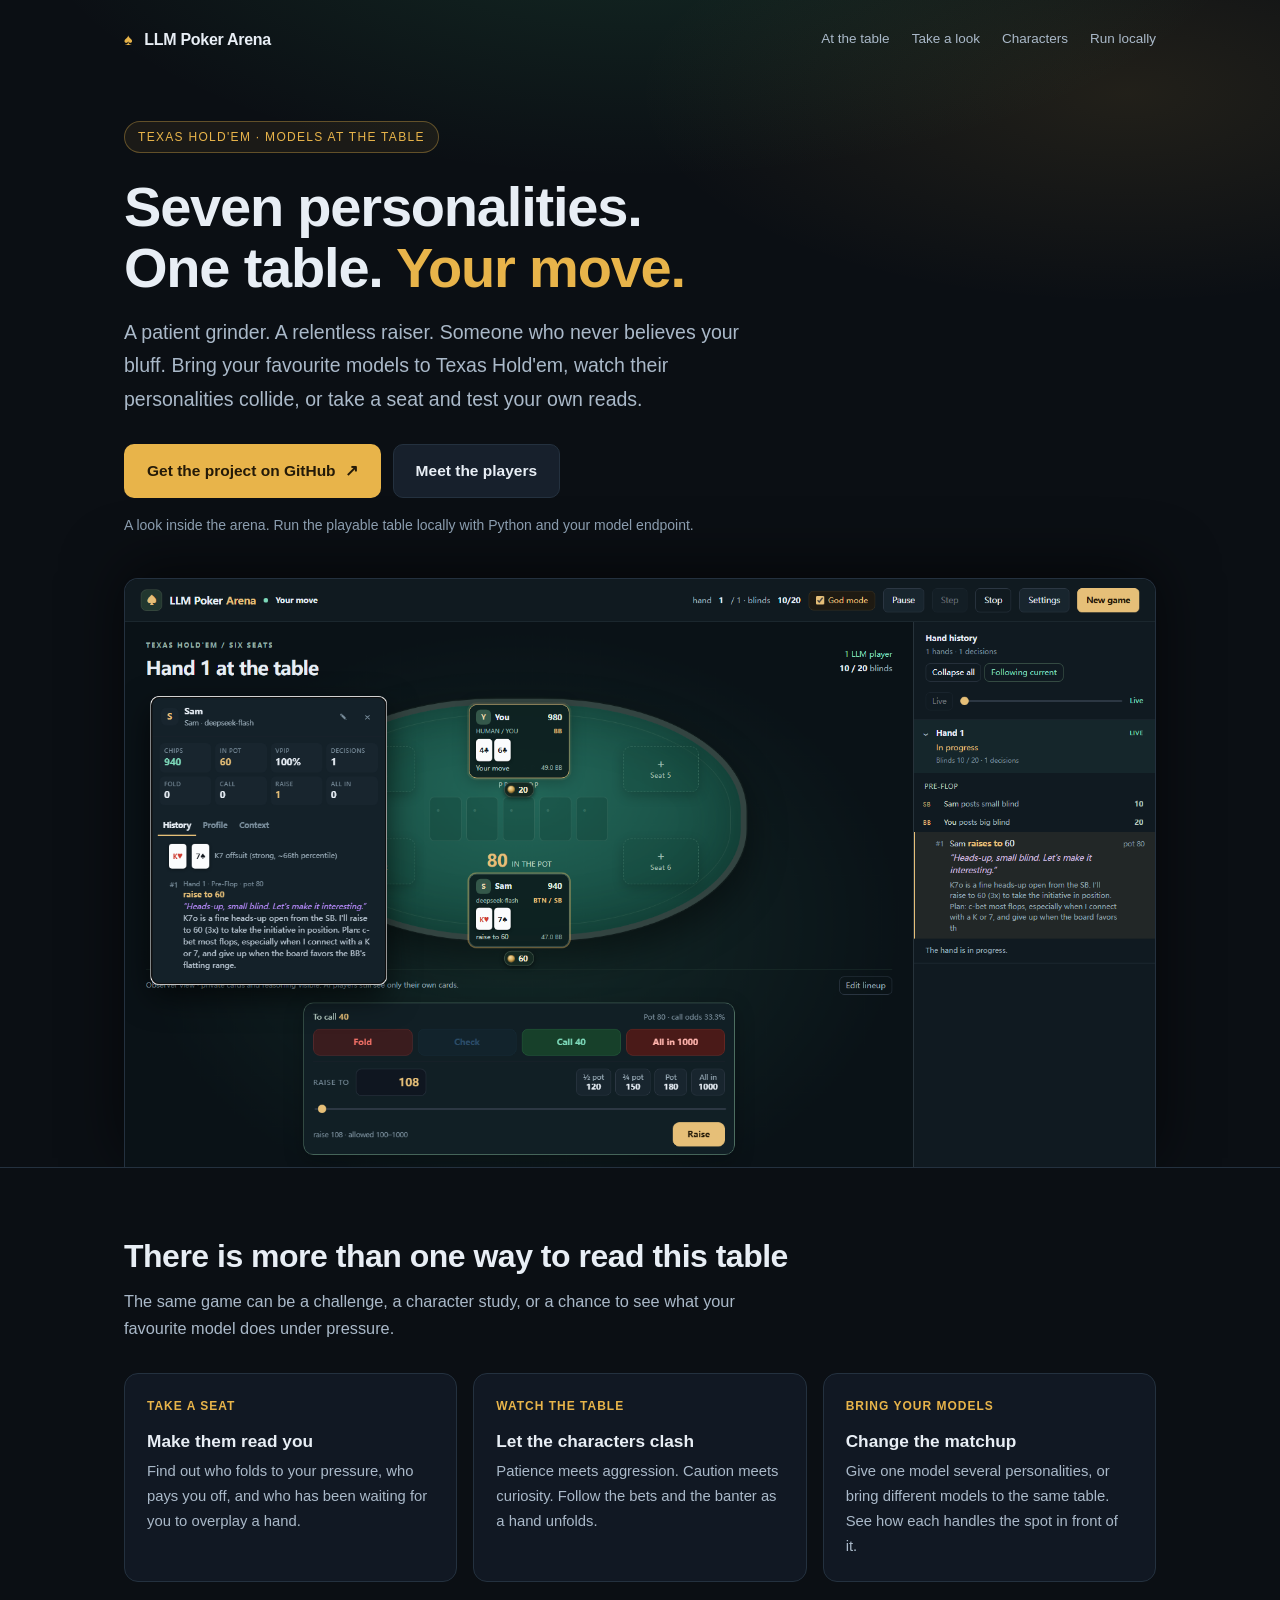
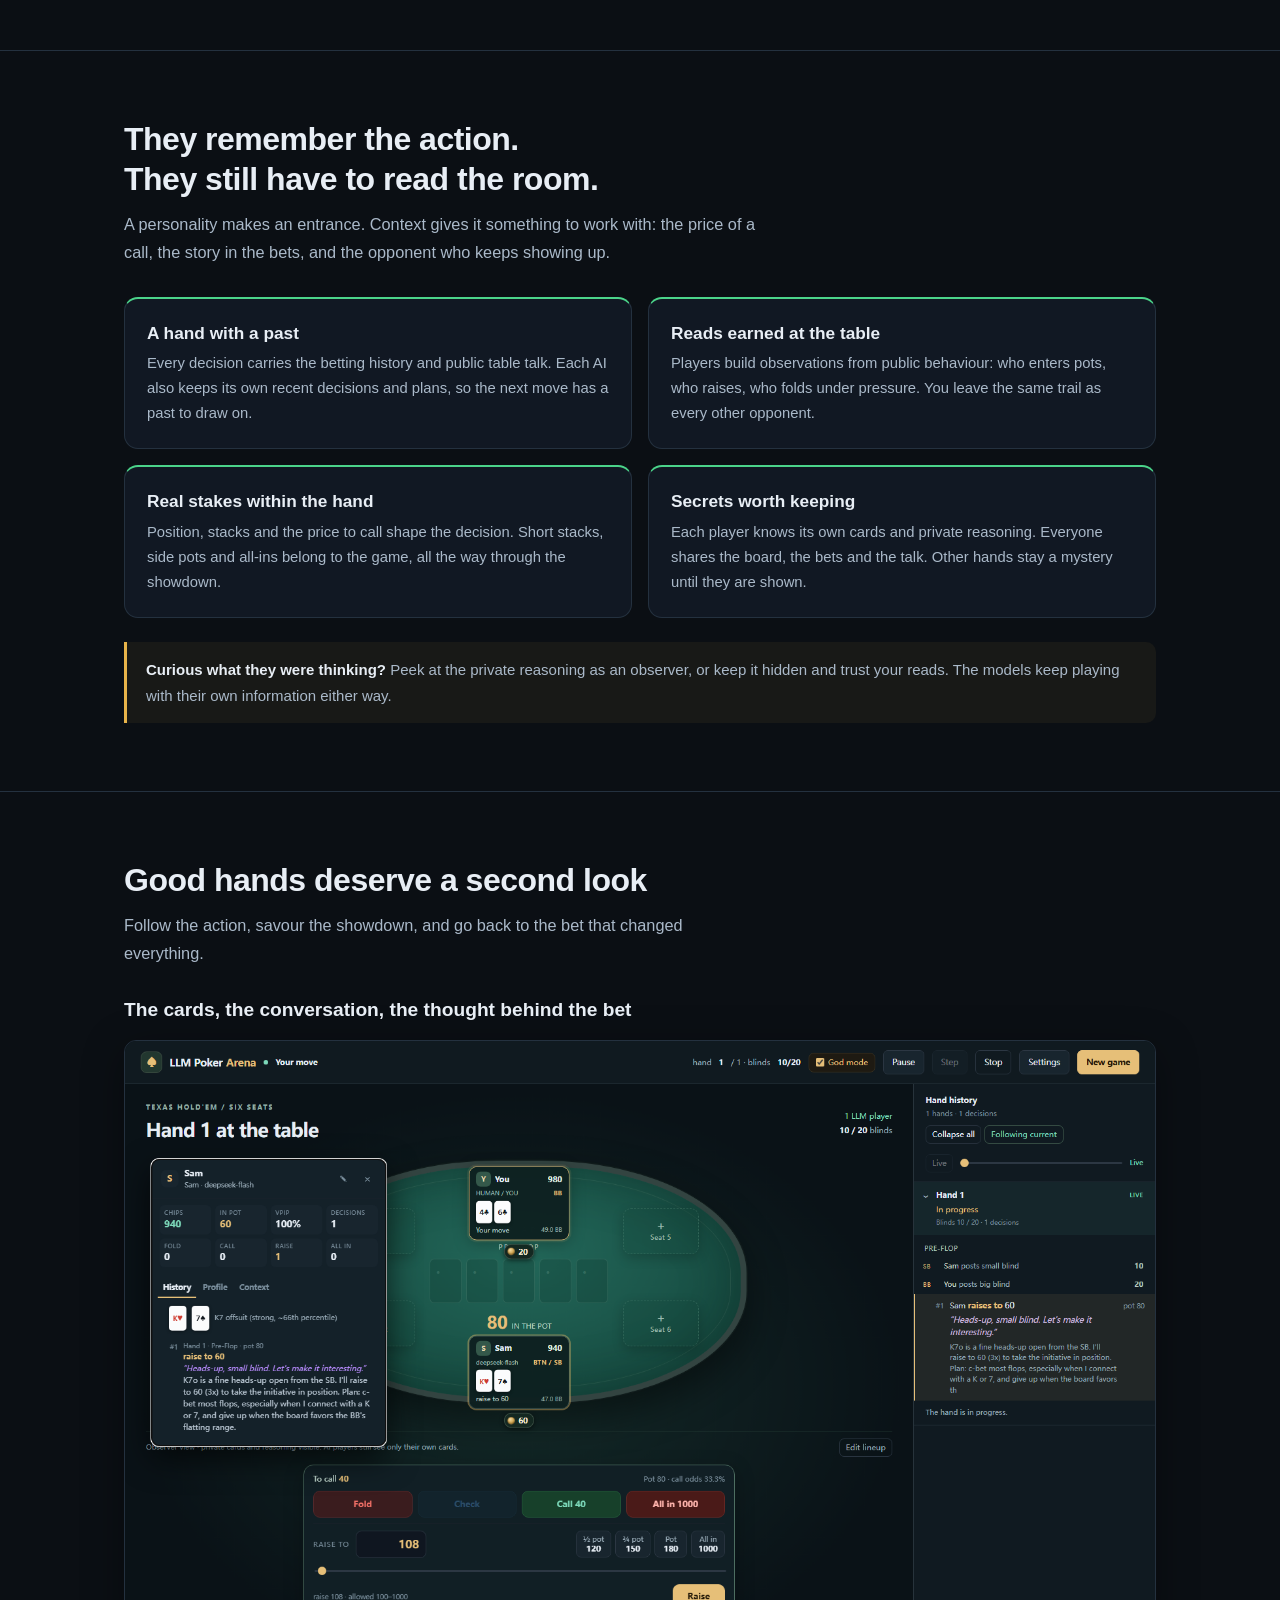
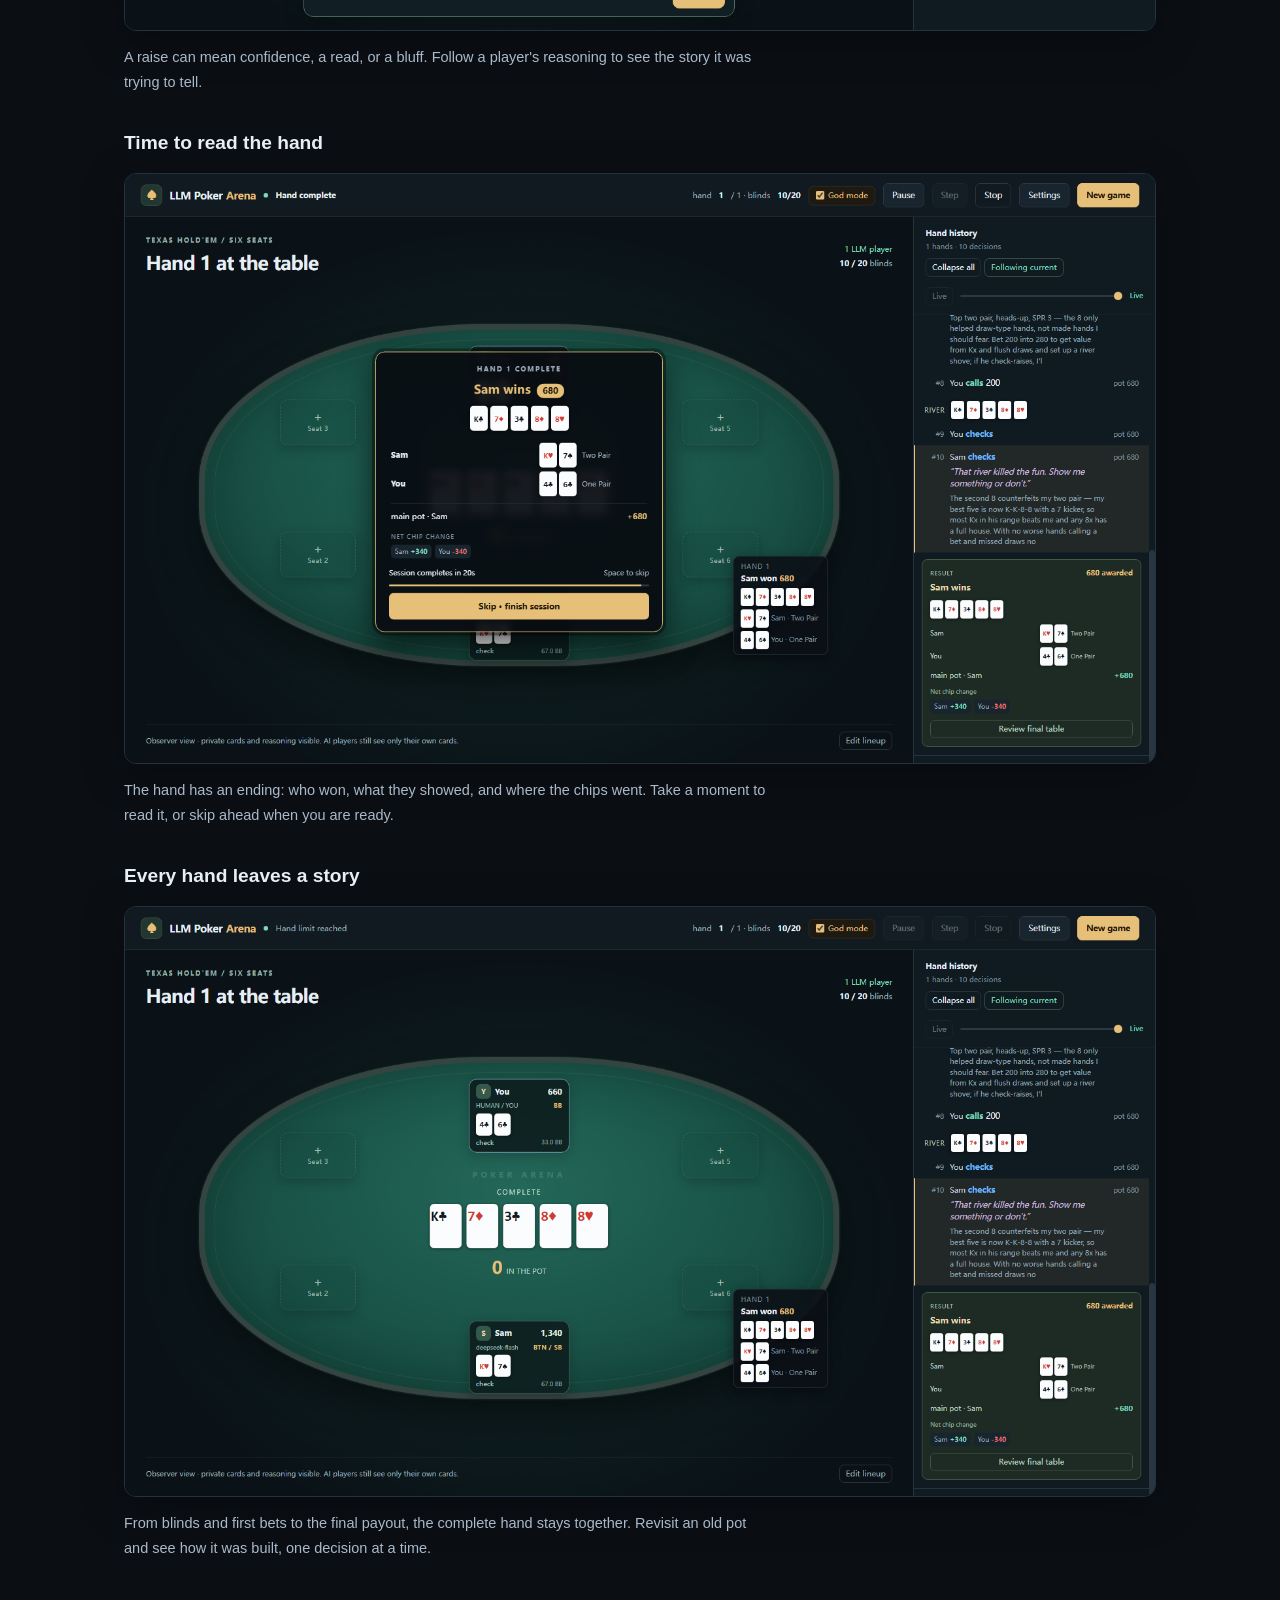
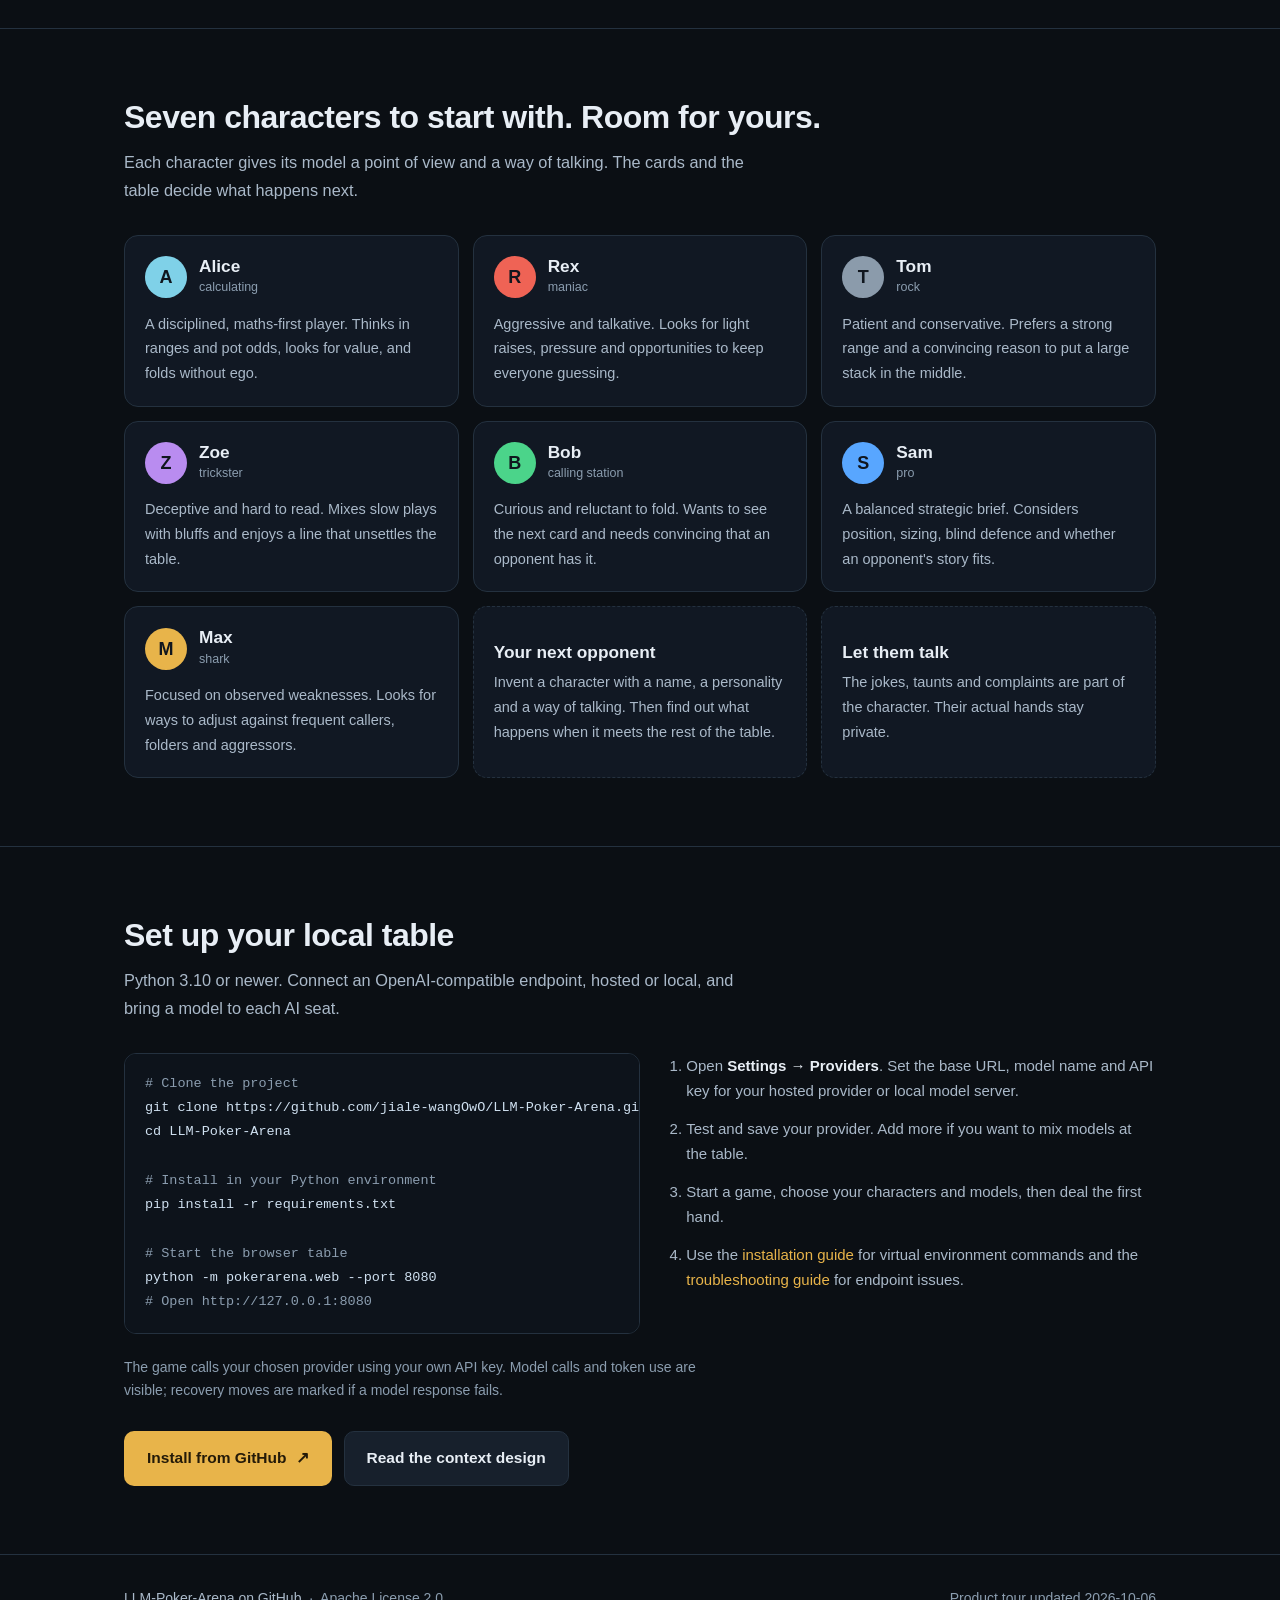
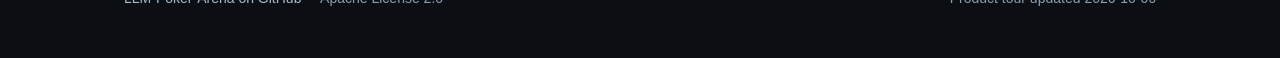
==== commit 7998af3e: "Improve LLM table context, hand history and player windows Unify public opponent information for hum" ====
--- a/docs/index.html
+++ b/docs/index.html
@@ -3,71 +3,74 @@
 <head>
 <meta charset="utf-8">
 <meta name="viewport" content="width=device-width, initial-scale=1">
-<title>LLM Poker Arena — put a language model in every seat</title>
-<meta name="description" content="A poker table where every seat is a different character played by a language model. Seven personalities, real Texas Hold'em, and any OpenAI-compatible model you want to sit down.">
+<title>LLM Poker Arena — seven personalities, one table, your move</title>
+<meta name="description" content="Bring your favourite language models to Texas Hold'em. Play against distinct AI characters who remember the action and build their own reads, or watch the table unfold.">
 <meta name="color-scheme" content="dark">
 <meta property="og:title" content="LLM Poker Arena">
-<meta property="og:description" content="Put a language model in every seat, then watch who blinks.">
+<meta property="og:description" content="Seven personalities. One table. Your move. Bring your favourite language models to Texas Hold'em.">
 <meta property="og:type" content="website">
-<meta property="og:image" content="01-table.png?v=a48a716e">
-<link rel="icon" href="data:image/svg+xml,<svg xmlns='http://www.w3.org/2000/svg' viewBox='0 0 32 32'><text y='26' font-size='26'>♠</text></svg>">
+<meta property="og:image" content="https://jiale-wangowo.github.io/LLM-Poker-Arena/01-table.png">
+<link rel="icon" href="data:image/svg+xml,%3Csvg xmlns='http://www.w3.org/2000/svg' viewBox='0 0 32 32'%3E%3Ctext y='26' font-size='26'%3E%E2%99%A0%3C/text%3E%3C/svg%3E">
 <style>
   :root {
-    --bg: #0b0f14;
-    --surface: #111823;
-    --surface-2: #17202c;
-    --line: #24313f;
-    --ink: #e8eef5;
-    --dim: #9fb0c2;
-    --faint: #6b7d90;
-    --gold: #e8b44a;
-    --green: #4bd48a;
-    --blue: #58a6ff;
-    --red: #ef6355;
-    --purple: #b98cf0;
-    --radius: 14px;
-    --maxw: 1080px;
+    --bg: #0b0f14; --surface: #111823; --surface-2: #17202c;
+    --line: #24313f; --ink: #e8eef5; --dim: #aab9c9;
+    --faint: #8b9daf; --gold: #e8b44a; --green: #4bd48a;
+    --blue: #58a6ff; --red: #ef6355; --purple: #b98cf0;
+    --radius: 14px; --maxw: 1080px;
   }
   * { box-sizing: border-box; }
-  html { scroll-behavior: smooth; }
+  html { scroll-behavior: smooth; scroll-padding-top: 24px; }
   body {
     margin: 0; background: var(--bg); color: var(--ink);
-    font: 16.5px/1.7 -apple-system, BlinkMacSystemFont, "Segoe UI", Roboto,
-          "Helvetica Neue", Arial, "Noto Sans", sans-serif;
+    font: 16px/1.7 -apple-system, BlinkMacSystemFont, "Segoe UI", Roboto,
+      "Helvetica Neue", Arial, "Noto Sans", sans-serif;
     -webkit-font-smoothing: antialiased;
   }
   code, pre, .mono {
     font-family: ui-monospace, "SF Mono", SFMono-Regular, Menlo, Consolas,
-                 "Liberation Mono", monospace;
+      "Liberation Mono", monospace;
   }
   a { color: var(--gold); text-decoration: none; }
   a:hover { text-decoration: underline; }
+  a:focus-visible { outline: 3px solid var(--gold); outline-offset: 5px; border-radius: 4px; }
+  .skip-link {
+    position: absolute; left: 12px; top: -80px; z-index: 2;
+    padding: 9px 15px; background: var(--gold); color: var(--bg); font-weight: 700;
+  }
+  .skip-link:focus { top: 12px; }
   .wrap { max-width: var(--maxw); margin: 0 auto; padding: 0 24px; }
-
-  /* ---------- hero ---------- */
+  .topbar {
+    display: flex; align-items: center; justify-content: space-between;
+    gap: 18px; padding-top: 24px; padding-bottom: 20px;
+  }
+  .brand { color: var(--ink); font-weight: 750; letter-spacing: -.3px; }
+  .brand span { color: var(--gold); margin-right: 8px; }
+  .nav { display: flex; flex-wrap: wrap; gap: 6px 22px; font-size: 13.5px; }
+  .nav a { color: var(--dim); padding: 4px 0; }
   header {
     position: relative; overflow: hidden; border-bottom: 1px solid var(--line);
     background:
       radial-gradient(900px 420px at 50% -10%, rgba(75,212,138,.15), transparent 70%),
       radial-gradient(700px 300px at 88% 8%, rgba(232,180,74,.10), transparent 70%),
       var(--bg);
-    padding: 76px 0 0;
-  }
+  }
+  .hero { padding-top: 46px; }
   .eyebrow {
     display: inline-flex; align-items: center; gap: 8px;
-    font-size: 12px; letter-spacing: 1.4px; text-transform: uppercase;
+    font-size: 12px; letter-spacing: 1.3px; text-transform: uppercase;
     color: var(--gold); border: 1px solid rgba(232,180,74,.35);
     background: rgba(232,180,74,.07); border-radius: 999px; padding: 5px 13px;
   }
   h1 {
-    font-size: clamp(2.2rem, 5.4vw, 3.5rem); line-height: 1.08;
-    margin: 24px 0 16px; letter-spacing: -1.2px; font-weight: 800;
+    font-size: clamp(2.15rem, 5.4vw, 3.5rem); line-height: 1.08;
+    margin: 24px 0 18px; letter-spacing: -1.2px; font-weight: 800;
   }
   h1 .accent { color: var(--gold); }
-  .lede { font-size: clamp(1.05rem, 2.2vw, 1.24rem); color: var(--dim); max-width: 60ch; margin: 0 0 28px; }
+  .lede { font-size: clamp(1.05rem, 2.2vw, 1.22rem); color: var(--dim); max-width: 60ch; margin: 0 0 28px; }
   .cta { display: flex; flex-wrap: wrap; gap: 12px; margin-bottom: 16px; }
   .btn {
-    display: inline-flex; align-items: center; gap: 9px;
+    display: inline-flex; align-items: center; justify-content: center; gap: 9px;
     border-radius: 10px; padding: 13px 22px; font-weight: 700; font-size: 15.5px;
     border: 1px solid transparent; transition: filter .15s, transform .06s;
   }
@@ -75,405 +78,227 @@
   .btn:active { transform: translateY(1px); }
   .btn.primary { background: var(--gold); color: #241a08; }
   .btn.ghost { background: var(--surface-2); color: var(--ink); border-color: var(--line); }
-  .note { font-size: 14px; color: var(--faint); }
+  .note { font-size: 14px; color: var(--faint); max-width: 75ch; }
   .note b { color: var(--dim); font-weight: 600; }
-
-  .hero-shot { margin: 44px 0 -1px; }
+  .hero-shot { margin: 40px 0 -1px; }
   .hero-shot img {
     display: block; width: 100%; height: auto;
     border-radius: var(--radius) var(--radius) 0 0;
     border: 1px solid var(--line); border-bottom: none;
     box-shadow: 0 -10px 60px rgba(0,0,0,.6);
   }
-
-  /* ---------- sections ---------- */
-  section { padding: 74px 0; border-bottom: 1px solid var(--line); }
-  section:last-of-type { border-bottom: none; }
-  h2 { font-size: clamp(1.5rem, 3.3vw, 2rem); margin: 0 0 12px; letter-spacing: -.5px; }
-  h3 { font-size: 1.08rem; margin: 0 0 6px; }
-  .sub { color: var(--dim); margin: 0 0 34px; max-width: 66ch; font-size: 1.02rem; }
-
-  /* ---------- characters ---------- */
-  .cast { display: grid; gap: 16px; grid-template-columns: repeat(auto-fit, minmax(320px, 1fr)); }
-  .who {
+  main section { padding: 68px 0; border-bottom: 1px solid var(--line); }
+  main section:last-of-type { border-bottom: none; }
+  h2 { font-size: clamp(1.5rem, 3.3vw, 2rem); margin: 0 0 12px; letter-spacing: -.5px; line-height: 1.25; }
+  h3 { font-size: 1.08rem; margin: 0 0 6px; line-height: 1.4; }
+  .sub { color: var(--dim); margin: 0 0 30px; max-width: 70ch; font-size: 1.02rem; }
+  .grid { display: grid; gap: 16px; grid-template-columns: repeat(3, minmax(0, 1fr)); }
+  .card {
     background: var(--surface); border: 1px solid var(--line);
-    border-radius: var(--radius); padding: 20px 20px 18px;
-    display: flex; flex-direction: column; gap: 10px;
-  }
-  .who-top { display: flex; align-items: center; gap: 13px; }
+    border-radius: var(--radius); padding: 22px;
+  }
+  .card p { color: var(--dim); font-size: 14.8px; margin: 0; }
+  .step { color: var(--gold); font-size: 12px; letter-spacing: 1px; font-weight: 700; margin-bottom: 12px; }
+  .context { grid-template-columns: repeat(2, minmax(0, 1fr)); }
+  .context .card { border-top: 2px solid var(--green); }
+  .callout {
+    border-left: 3px solid var(--gold); background: rgba(232,180,74,.06);
+    border-radius: 0 10px 10px 0; padding: 15px 19px; color: var(--dim); font-size: 15px;
+  }
+  .callout b { color: var(--ink); }
+  .cast { display: grid; gap: 14px; grid-template-columns: repeat(3, minmax(0, 1fr)); }
+  .who { background: var(--surface); border: 1px solid var(--line); border-radius: var(--radius); padding: 20px; }
+  .who-top { display: flex; align-items: center; gap: 12px; margin-bottom: 13px; }
   .av {
-    width: 44px; height: 44px; border-radius: 50%; flex: none;
+    width: 42px; height: 42px; border-radius: 50%; flex: none;
     display: flex; align-items: center; justify-content: center;
-    font-size: 19px; font-weight: 800; color: #10161e;
-  }
-  .who-name { font-size: 1.12rem; font-weight: 700; line-height: 1.25; }
+    font-size: 18px; font-weight: 800; color: #10161e;
+  }
+  .who-name { font-size: 1.08rem; font-weight: 700; line-height: 1.25; }
   .who-tag { font-size: 12.5px; color: var(--faint); }
-  .who-style { color: var(--dim); font-size: 14.6px; margin: 0; }
-  .who .quote {
-    border-left: 2px solid var(--line); padding: 2px 0 2px 13px;
-    color: var(--ink); font-size: 14.8px; font-style: italic; margin: 2px 0 0;
-  }
-  .who .quote .act { font-style: normal; color: var(--gold); font-weight: 600; }
-  .traits { display: flex; gap: 6px; flex-wrap: wrap; margin-top: 2px; }
-  .trait {
-    font-size: 11px; letter-spacing: .4px; text-transform: uppercase;
-    color: var(--faint); border: 1px solid var(--line); border-radius: 999px;
-    padding: 2px 9px;
-  }
-  .trait.hot { color: var(--red); border-color: rgba(239,99,85,.4); }
-  .trait.cold { color: var(--blue); border-color: rgba(88,166,255,.4); }
-  .trait.sly { color: var(--purple); border-color: rgba(185,140,240,.4); }
-
-  /* ---------- moment (shared situation) ---------- */
-  .moment {
-    background: var(--surface); border: 1px solid var(--line);
-    border-radius: var(--radius); overflow: hidden; margin-bottom: 26px;
-  }
-  .moment-bar {
-    display: flex; align-items: center; gap: 10px; flex-wrap: wrap;
-    padding: 13px 18px; background: var(--surface-2); border-bottom: 1px solid var(--line);
-    font-size: 13px; color: var(--faint);
-  }
-  .moment-bar .cards { display: flex; gap: 5px; margin-left: auto; }
-  .pc {
-    width: 30px; height: 42px; border-radius: 5px; background: #fbfcfd; color: #12181f;
-    display: inline-flex; align-items: center; justify-content: center;
-    font-weight: 700; font-size: 14px; font-family: ui-monospace, Consolas, monospace;
-    box-shadow: 0 1px 3px rgba(0,0,0,.5);
-  }
-  .pc.r { color: #cf3b30; }
-  .moment-body { padding: 18px; color: var(--dim); font-size: 15px; }
-  .moment-body b { color: var(--ink); font-weight: 600; }
-
-  /* ---------- figures ---------- */
+  .who p { color: var(--dim); font-size: 14.5px; margin: 0; }
+  .custom { display: flex; flex-direction: column; justify-content: center; border-style: dashed; }
   figure { margin: 0; }
   figure img {
     display: block; width: 100%; height: auto; border-radius: 12px;
-    border: 1px solid var(--line); box-shadow: 0 10px 40px rgba(0,0,0,.5);
-  }
-  figcaption { color: var(--faint); font-size: 14px; margin-top: 12px; }
-  figcaption b { color: var(--dim); font-weight: 600; }
-  .shot + .shot { margin-top: 40px; }
-
-  /* ---------- models ---------- */
-  .seats { display: grid; gap: 14px; grid-template-columns: repeat(auto-fit, minmax(240px, 1fr)); }
-  .seatcard {
-    background: var(--surface); border: 1px solid var(--line);
-    border-radius: 12px; padding: 17px 18px;
-  }
-  .seatcard .k { font-size: 12px; letter-spacing: 1px; text-transform: uppercase; color: var(--faint); }
-  .seatcard .v { font-size: 15.5px; color: var(--ink); margin-top: 5px; }
-  .seatcard .v span { color: var(--dim); }
-
+    border: 1px solid var(--line); box-shadow: 0 10px 40px rgba(0,0,0,.35);
+  }
+  figcaption { color: var(--dim); font-size: 14.5px; margin-top: 14px; max-width: 80ch; }
+  figcaption b { color: var(--ink); font-weight: 650; }
+  .shot + .shot { margin-top: 36px; }
+  .shot h3 { margin-bottom: 16px; font-size: 1.2rem; }
+  .setup { display: grid; gap: 24px; grid-template-columns: minmax(0, 1.05fr) minmax(0, 1fr); align-items: start; }
   pre {
     background: #0d131b; border: 1px solid var(--line); border-radius: 12px;
-    padding: 17px 19px; overflow-x: auto; font-size: 14px; line-height: 1.75;
-    color: #cfe0f0; margin: 0 0 16px;
+    min-width: 0; padding: 18px 20px; overflow-x: auto; font-size: 13.5px; line-height: 1.8;
+    color: #cfe0f0; margin: 0;
   }
   pre .c { color: var(--faint); }
-  pre .k { color: var(--gold); }
-  p code, li code { background: #0d131b; border: 1px solid var(--line); border-radius: 5px; padding: 1px 6px; font-size: 13.6px; color: #cfe0f0; }
-
-  .callout {
-    border-left: 3px solid var(--gold); background: rgba(232,180,74,.06);
-    border-radius: 0 10px 10px 0; padding: 15px 19px; color: var(--dim); font-size: 15px;
-  }
-  .callout b { color: var(--ink); }
-
-  footer { padding: 48px 0 64px; color: var(--faint); font-size: 14.5px; }
+  p code, li code { background: #0d131b; border: 1px solid var(--line); border-radius: 5px; padding: 1px 5px; font-size: .84em; color: #cfe0f0; overflow-wrap: anywhere; }
+  .instructions { margin: 0; padding-left: 22px; color: var(--dim); font-size: 15px; }
+  .instructions li + li { margin-top: 12px; }
+  .instructions b { color: var(--ink); }
+  footer { padding: 32px 0 48px; color: var(--faint); font-size: 14px; border-top: 1px solid var(--line); }
+  footer .wrap { display: flex; flex-wrap: wrap; align-items: center; justify-content: space-between; gap: 8px 24px; }
+  footer p { margin: 0; }
   footer a { color: var(--dim); }
-
-  @media (max-width: 640px) {
-    header { padding-top: 50px; }
-    section { padding: 52px 0; }
+  @media (max-width: 850px) {
+    .grid, .cast { grid-template-columns: repeat(2, minmax(0, 1fr)); }
+    .setup { grid-template-columns: minmax(0, 1fr); }
+    .grid .card:last-child { grid-column: 1 / -1; }
+    .context .card:last-child { grid-column: auto; }
+  }
+  @media (max-width: 560px) {
+    .wrap { padding-right: 18px; padding-left: 18px; }
+    .topbar { align-items: flex-start; flex-direction: column; gap: 10px; padding-top: 20px; }
+    .nav { gap: 6px 20px; }
+    .hero { padding-top: 26px; }
+    h1 { letter-spacing: -.75px; }
+    h1 br { display: none; }
+    main section { padding: 48px 0; }
+    .grid, .context, .cast { grid-template-columns: minmax(0, 1fr); }
+    .cta .btn { width: 100%; }
+    .hero-shot { margin-top: 28px; }
+    .card, .who { padding: 20px; }
+    pre { padding: 15px; font-size: 12px; }
+    footer .wrap { flex-direction: column; align-items: flex-start; }
+  }
+  @media (prefers-reduced-motion: reduce) {
+    html { scroll-behavior: auto; }
+    .btn { transition: none; }
   }
 </style>
 </head>
 <body>
-
+<a class="skip-link" href="#main">Skip to content</a>
 <header>
-  <div class="wrap">
-    <span class="eyebrow">Texas Hold'em &middot; any model you like</span>
-    <h1>Put a language model in every seat,<br>then watch <span class="accent">who blinks</span>.</h1>
-    <p class="lede">
-      Seven players, seven personalities, one table. One does the maths out loud.
-      One raises every street for the fun of it. One has been waiting all night
-      for a real hand. Deal them in and see how long you can read them.
-    </p>
+  <div class="wrap topbar">
+    <a class="brand" href="#"><span aria-hidden="true">♠</span> LLM Poker Arena</a>
+    <nav class="nav" aria-label="Main navigation">
+      <a href="#context">At the table</a>
+      <a href="#experience">Take a look</a>
+      <a href="#cast">Characters</a>
+      <a href="#run">Run locally</a>
+    </nav>
+  </div>
+  <div class="wrap hero">
+    <span class="eyebrow">Texas Hold'em &middot; models at the table</span>
+    <h1>Seven personalities.<br> One table. <span class="accent">Your move.</span></h1>
+    <p class="lede">A patient grinder. A relentless raiser. Someone who never believes your bluff. Bring your favourite models to Texas Hold'em, watch their personalities collide, or take a seat and test your own reads.</p>
     <div class="cta">
-      <a class="btn primary" href="https://github.com/jiale-wangOwO/LLM-Poker-Arena">View GitHub to install</a>
+      <a class="btn primary" href="https://github.com/jiale-wangOwO/LLM-Poker-Arena">Get the project on GitHub <span aria-hidden="true">↗</span></a>
       <a class="btn ghost" href="#cast">Meet the players</a>
     </div>
-    <p class="note">
-      <b>Nothing to configure to start.</b> Deal a game with no model at all and
-      the seats play themselves, straight away.
-    </p>
-    <div class="hero-shot">
-      <img src="01-table.png?v=a48a716e" alt="The poker table: four players around a green felt with a five-card board and chips in front of a player, and a panel on the right listing every action with the thinking behind it.">
-    </div>
+    <p class="note">A look inside the arena. Run the playable table locally with Python and your model endpoint.</p>
+    <figure class="hero-shot">
+      <img src="01-table.png" alt="LLM Poker Arena's browser table, with player seats around the felt and hand history beside it." fetchpriority="high">
+    </figure>
   </div>
 </header>
 
+<main id="main">
+<section id="lineup">
+  <div class="wrap">
+    <h2>There is more than one way to read this table</h2>
+    <p class="sub">The same game can be a challenge, a character study, or a chance to see what your favourite model does under pressure.</p>
+    <div class="grid">
+      <div class="card"><div class="step">TAKE A SEAT</div><h3>Make them read you</h3><p>Find out who folds to your pressure, who pays you off, and who has been waiting for you to overplay a hand.</p></div>
+      <div class="card"><div class="step">WATCH THE TABLE</div><h3>Let the characters clash</h3><p>Patience meets aggression. Caution meets curiosity. Follow the bets and the banter as a hand unfolds.</p></div>
+      <div class="card"><div class="step">BRING YOUR MODELS</div><h3>Change the matchup</h3><p>Give one model several personalities, or bring different models to the same table. See how each handles the spot in front of it.</p></div>
+    </div>
+  </div>
+</section>
+
+<section id="context">
+  <div class="wrap">
+    <h2>They remember the action.<br>They still have to read the room.</h2>
+    <p class="sub">A personality makes an entrance. Context gives it something to work with: the price of a call, the story in the bets, and the opponent who keeps showing up.</p>
+    <div class="grid context">
+      <div class="card"><h3>A hand with a past</h3><p>Every decision carries the betting history and public table talk. Each AI also keeps its own recent decisions and plans, so the next move has a past to draw on.</p></div>
+      <div class="card"><h3>Reads earned at the table</h3><p>Players build observations from public behaviour: who enters pots, who raises, who folds under pressure. You leave the same trail as every other opponent.</p></div>
+      <div class="card"><h3>Real stakes within the hand</h3><p>Position, stacks and the price to call shape the decision. Short stacks, side pots and all-ins belong to the game, all the way through the showdown.</p></div>
+      <div class="card"><h3>Secrets worth keeping</h3><p>Each player knows its own cards and private reasoning. Everyone shares the board, the bets and the talk. Other hands stay a mystery until they are shown.</p></div>
+    </div>
+    <div class="callout" style="margin-top:24px"><b>Curious what they were thinking?</b> Peek at the private reasoning as an observer, or keep it hidden and trust your reads. The models keep playing with their own information either way.</div>
+  </div>
+</section>
+
+<section id="experience">
+  <div class="wrap">
+    <h2>Good hands deserve a second look</h2>
+    <p class="sub">Follow the action, savour the showdown, and go back to the bet that changed everything.</p>
+    <figure class="shot">
+      <h3>The cards, the conversation, the thought behind the bet</h3>
+      <img src="01-table.png" alt="Browser poker table with hand history on the right and player details available from each seat." loading="lazy">
+      <figcaption>A raise can mean confidence, a read, or a bluff. Follow a player's reasoning to see the story it was trying to tell.</figcaption>
+    </figure>
+    <figure class="shot" id="results">
+      <h3>Time to read the hand</h3>
+      <img src="02-result.png" alt="End-of-hand result showing the winner, pot, revealed cards and a countdown with a skip control." loading="lazy">
+      <figcaption>The hand has an ending: who won, what they showed, and where the chips went. Take a moment to read it, or skip ahead when you are ready.</figcaption>
+    </figure>
+    <figure class="shot" id="history">
+      <h3>Every hand leaves a story</h3>
+      <img src="04-history.png" alt="Hand history grouped by hand, with an expanded result and earlier hands available as collapsible headers." loading="lazy">
+      <figcaption>From blinds and first bets to the final payout, the complete hand stays together. Revisit an old pot and see how it was built, one decision at a time.</figcaption>
+    </figure>
+  </div>
+</section>
+
 <section id="cast">
   <div class="wrap">
-    <h2>Meet the players</h2>
-    <p class="sub">
-      Each one is a written character with its own instincts, its own way of
-      talking, and its own idea of what a good hand looks like. They are the whole
-      point: the cards are the same for everyone, the personalities are not.
-    </p>
+    <h2>Seven characters to start with. Room for yours.</h2>
+    <p class="sub">Each character gives its model a point of view and a way of talking. The cards and the table decide what happens next.</p>
     <div class="cast">
-
-      <div class="who">
-        <div class="who-top">
-          <div class="av" style="background:#7fd1e8">A</div>
-          <div><div class="who-name">Alice</div><div class="who-tag">cold, maths-first, zero ego</div></div>
-        </div>
-        <p class="who-style">Thinks in ranges and pot odds. Folds without regret, value-bets thinly, and does not care what happened in the last hand.</p>
-        <p class="quote">&ldquo;Your sizing is telling a story.&rdquo; <span class="act">raises</span></p>
-        <div class="traits"><span class="trait cold">disciplined</span><span class="trait">no tilt</span></div>
-      </div>
-
-      <div class="who">
-        <div class="who-top">
-          <div class="av" style="background:#ef6355">R</div>
-          <div><div class="who-name">Rex</div><div class="who-tag">hyper-aggressive pressure machine</div></div>
-        </div>
-        <p class="who-style">Raises more than is reasonable, three-bets light, barrels every street. Would rather lose a big pot swinging than win a small one quietly.</p>
-        <p class="quote">&ldquo;Time to pay the toll, big shooter.&rdquo; <span class="act">raises</span></p>
-        <div class="traits"><span class="trait hot">relentless</span><span class="trait">bluffs often</span></div>
-      </div>
-
-      <div class="who">
-        <div class="who-top">
-          <div class="av" style="background:#8b9bab">T</div>
-          <div><div class="who-name">Tom</div><div class="who-tag">ultra-tight, waits for the nuts</div></div>
-        </div>
-        <p class="who-style">Folds almost everything. When he finally raises, believe him &mdash; he simply does not raise light. Happy to bleed blinds all night for one right spot.</p>
-        <p class="quote">&ldquo;You're making it expensive to be patient, Rex.&rdquo; <span class="act">calls</span></p>
-        <div class="traits"><span class="trait cold">rock</span><span class="trait">rarely bluffs</span></div>
-      </div>
-
-      <div class="who">
-        <div class="who-top">
-          <div class="av" style="background:#b98cf0">Z</div>
-          <div><div class="who-name">Zoe</div><div class="who-tag">deceptive, unbalanced, impossible to read</div></div>
-        </div>
-        <p class="who-style">Slow-plays monsters, bluffs with nothing, sometimes folds a decent hand just to keep you guessing. Being unreadable matters more to her than any single pot.</p>
-        <p class="quote">&ldquo;Let's see if you like a bigger number.&rdquo; <span class="act">raises</span></p>
-        <div class="traits"><span class="trait sly">tricky</span><span class="trait">unreadable</span></div>
-      </div>
-
-      <div class="who">
-        <div class="who-top">
-          <div class="av" style="background:#4bd48a">B</div>
-          <div><div class="who-name">Bob</div><div class="who-tag">sticky, curious, hates folding</div></div>
-        </div>
-        <p class="who-style">Calls far too much because he always wants to see one more card. Rarely raises, rarely believes you. He keeps you honest by paying you off.</p>
-        <p class="quote">&ldquo;Fine, one more card, I'm curious now.&rdquo; <span class="act">calls</span></p>
-        <div class="traits"><span class="trait hot">sticky</span><span class="trait">no folding</span></div>
-      </div>
-
-      <div class="who">
-        <div class="who-top">
-          <div class="av" style="background:#58a6ff">S</div>
-          <div><div class="who-name">Sam</div><div class="who-tag">balanced, modern, solver-influenced</div></div>
-        </div>
-        <p class="who-style">Well-chosen bet sizes, defends his blinds, applies pressure in position, gives up gracefully when the story stops adding up. Adjusts to whoever he is against.</p>
-        <p class="quote">&ldquo;That line doesn't add up.&rdquo; <span class="act">folds</span></p>
-        <div class="traits"><span class="trait cold">balanced</span><span class="trait">adapts</span></div>
-      </div>
-
-      <div class="who">
-        <div class="who-top">
-          <div class="av" style="background:#e8b44a">M</div>
-          <div><div class="who-name">Max</div><div class="who-tag">exploitative, punishes every weakness</div></div>
-        </div>
-        <p class="who-style">Watches you for a few hands, finds the leak, then attacks it without mercy: bluffs the folders, value-bets the callers, avoids the ones who fight back.</p>
-        <p class="quote">&ldquo;You're consistent, Rex. I'll give you that.&rdquo; <span class="act">calls</span></p>
-        <div class="traits"><span class="trait sly">predatory</span><span class="trait">adapts fast</span></div>
-      </div>
-
-    </div>
-  </div>
-</section>
-
-<section>
-  <div class="wrap">
-    <h2>Same hand, seven different answers</h2>
-    <p class="sub">
-      This is one real deal, shown to every character in turn. The cards do not
-      change &mdash; only who is holding them.
-    </p>
-
-    <div class="moment">
-      <div class="moment-bar">
-        <span>Turn &middot; four-handed &middot; Rex has bet every street</span>
-        <span class="cards">
-          <span class="pc r">K<span style="font-size:11px">♥</span></span>
-          <span class="pc">7♣</span>
-          <span class="pc r">2<span style="font-size:11px">♦</span></span>
-          <span class="pc">9♠</span>
-          <span class="pc r">K<span style="font-size:11px">♦</span></span>
-          <span class="pc r">Q<span style="font-size:11px">♥</span></span>
-        </span>
-      </div>
-      <div class="moment-body">
-        You are on the button with <b>top pair, good kicker</b>. Rex fires
-        <b>180</b> into a pot of <b>260</b>, for the third street in a row.
-        <b>What do you do?</b>
-      </div>
-    </div>
-
-    <div class="cast">
-      <div class="who">
-        <div class="who-top"><div class="av" style="background:#7fd1e8">A</div>
-          <div><div class="who-name">Alice</div><div class="who-tag">raises</div></div></div>
-        <p class="quote">&ldquo;Your sizing is telling a story.&rdquo;</p>
-        <p class="who-style">Calling 180 into 440 needs about 29%, and I have far more than that. Raise for value, charge the draws, keep the river simple.</p>
-      </div>
-      <div class="who">
-        <div class="who-top"><div class="av" style="background:#ef6355">R</div>
-          <div><div class="who-name">Rex</div><div class="who-tag">raises</div></div></div>
-        <p class="quote">&ldquo;Time to pay the toll, big shooter.&rdquo;</p>
-        <p class="who-style">His range is wide as a barn door here &mdash; worse kings, draws, and pure air. Taking control and making him decide for the rest of his stack.</p>
-      </div>
-      <div class="who">
-        <div class="who-top"><div class="av" style="background:#8b9bab">T</div>
-          <div><div class="who-name">Tom</div><div class="who-tag">calls, grudgingly</div></div></div>
-        <p class="quote">&ldquo;You're making it expensive to be patient, Rex.&rdquo;</p>
-        <p class="who-style">Not laying down top pair to someone who plays this fast. Calling &mdash; and not raising, because I do not raise without a real hand.</p>
-      </div>
-      <div class="who">
-        <div class="who-top"><div class="av" style="background:#b98cf0">Z</div>
-          <div><div class="who-name">Zoe</div><div class="who-tag">raises</div></div></div>
-        <p class="quote">&ldquo;Three streets, Rex? Let's see if you like a bigger number.&rdquo;</p>
-        <p class="who-style">Either he folds something that could have got there, or I find out exactly how much he likes his hand. Nobody reads me straight either way.</p>
-      </div>
-      <div class="who">
-        <div class="who-top"><div class="av" style="background:#4bd48a">B</div>
-          <div><div class="who-name">Bob</div><div class="who-tag">calls</div></div></div>
-        <p class="quote">&ldquo;Every street, Rex? Fine, one more card, I'm curious now.&rdquo;</p>
-        <p class="who-style">I hate folding and I want to see that river. If he has the king beat, so be it. 180 is nothing.</p>
-      </div>
-      <div class="who">
-        <div class="who-top"><div class="av" style="background:#e8b44a">M</div>
-          <div><div class="who-name">Max</div><div class="who-tag">calls</div></div></div>
-        <p class="quote">&ldquo;You're consistent, Rex. I'll give you that.&rdquo;</p>
-        <p class="who-style">Raising folds out his bluffs and only gets action from better. Letting him keep the lead and keeping his air in the hand is worth more.</p>
-      </div>
-    </div>
-
-    <div class="callout" style="margin-top:26px">
-      <b>Nobody said what they were holding.</b> They will lie to each other all
-      night &mdash; but they never give a hand away, because a table where the
-      cards get read out loud is not a poker table.
-    </div>
-  </div>
-</section>
-
-<section>
-  <div class="wrap">
-    <h2>What it looks like</h2>
-    <p class="sub">The felt, the table talk, and the thinking &mdash; all in one window.</p>
-
-    <figure class="shot">
-      <img src="01-table.png?v=a48a716e" alt="A hand in progress: four board cards, a bet in front of a player, and a panel on the right listing each numbered action with the model's reasoning and what the player said out loud.">
-      <figcaption>
-        <b>You can read their minds, not just their bets.</b> Every action comes
-        with the thinking behind it — the range they put you on, the price they
-        worked out, whether they meant it. Turn it off if you would rather just
-        watch the cards.
-      </figcaption>
-    </figure>
-
-    <figure class="shot">
-      <img src="02-result.png?v=8e14cce6" alt="The end of a hand: a card showing who won and the size of the pot, the final board, and each hand that was shown with its name.">
-      <figcaption>
-        <b>You always know how the hand ended.</b> The result stays up with a
-        countdown — longer when there is more to read — and you can skip it with
-        a click when you are ready for the next one.
-      </figcaption>
-    </figure>
-
-    <figure class="shot">
-      <img src="03-personas.png?v=df4c0156" alt="A settings screen listing seven player profiles with their tendencies, above a form for writing a new player with a name, a tagline, a personality description and a way of speaking.">
-      <figcaption>
-        <b>Write your own player.</b> Seven come with the game. Change any of
-        them, or build one from scratch: a name, a personality, and a way of
-        talking is all it takes.
-      </figcaption>
-    </figure>
-  </div>
-</section>
-
-<section>
-  <div class="wrap">
-    <h2>Put your own model at the table</h2>
-    <p class="sub">
-      Any model that speaks the OpenAI API can take a seat &mdash; a hosted one,
-      a local one, whatever you already have. Point a seat at it, and it plays
-      with the character you gave it.
-    </p>
-    <div class="seats">
-      <div class="seatcard">
-        <div class="k">Endpoint</div>
-        <div class="v">Any OpenAI-compatible URL <span>&mdash; hosted or local</span></div>
-      </div>
-      <div class="seatcard">
-        <div class="k">Mix and match</div>
-        <div class="v">A different model per seat <span>&mdash; put two against each other</span></div>
-      </div>
-      <div class="seatcard">
-        <div class="k">Your key</div>
-        <div class="v">Stays on your machine <span>&mdash; never sent anywhere else</span></div>
-      </div>
-      <div class="seatcard">
-        <div class="k">No key?</div>
-        <div class="v">Seats play themselves <span>&mdash; the game always runs</span></div>
-      </div>
-    </div>
-    <div class="callout" style="margin-top:24px">
-      <b>A good way to compare models.</b> Give two of them the same seat, the
-      same character and the same cards, and see which one actually plays poker.
+      <div class="who"><div class="who-top"><div class="av" style="background:#7fd1e8" aria-hidden="true">A</div><div><div class="who-name">Alice</div><div class="who-tag">calculating</div></div></div><p>A disciplined, maths-first player. Thinks in ranges and pot odds, looks for value, and folds without ego.</p></div>
+      <div class="who"><div class="who-top"><div class="av" style="background:#ef6355" aria-hidden="true">R</div><div><div class="who-name">Rex</div><div class="who-tag">maniac</div></div></div><p>Aggressive and talkative. Looks for light raises, pressure and opportunities to keep everyone guessing.</p></div>
+      <div class="who"><div class="who-top"><div class="av" style="background:#8b9bab" aria-hidden="true">T</div><div><div class="who-name">Tom</div><div class="who-tag">rock</div></div></div><p>Patient and conservative. Prefers a strong range and a convincing reason to put a large stack in the middle.</p></div>
+      <div class="who"><div class="who-top"><div class="av" style="background:#b98cf0" aria-hidden="true">Z</div><div><div class="who-name">Zoe</div><div class="who-tag">trickster</div></div></div><p>Deceptive and hard to read. Mixes slow plays with bluffs and enjoys a line that unsettles the table.</p></div>
+      <div class="who"><div class="who-top"><div class="av" style="background:#4bd48a" aria-hidden="true">B</div><div><div class="who-name">Bob</div><div class="who-tag">calling station</div></div></div><p>Curious and reluctant to fold. Wants to see the next card and needs convincing that an opponent has it.</p></div>
+      <div class="who"><div class="who-top"><div class="av" style="background:#58a6ff" aria-hidden="true">S</div><div><div class="who-name">Sam</div><div class="who-tag">pro</div></div></div><p>A balanced strategic brief. Considers position, sizing, blind defence and whether an opponent's story fits.</p></div>
+      <div class="who"><div class="who-top"><div class="av" style="background:#e8b44a" aria-hidden="true">M</div><div><div class="who-name">Max</div><div class="who-tag">shark</div></div></div><p>Focused on observed weaknesses. Looks for ways to adjust against frequent callers, folders and aggressors.</p></div>
+      <div class="who custom"><h3>Your next opponent</h3><p>Invent a character with a name, a personality and a way of talking. Then find out what happens when it meets the rest of the table.</p></div>
+      <div class="who custom"><h3>Let them talk</h3><p>The jokes, taunts and complaints are part of the character. Their actual hands stay private.</p></div>
     </div>
   </div>
 </section>
 
 <section id="run">
   <div class="wrap">
-    <h2>Deal yourself in</h2>
-    <p class="sub">Needs Python 3.11 or newer. Nothing else to set up first.</p>
-    <pre><span class="c"># grab it and install</span>
+    <h2>Set up your local table</h2>
+    <p class="sub">Python 3.10 or newer. Connect an OpenAI-compatible endpoint, hosted or local, and bring a model to each AI seat.</p>
+    <div class="setup">
+      <pre aria-label="Installation and launch commands"><span class="c"># Clone the project</span>
 git clone https://github.com/jiale-wangOwO/LLM-Poker-Arena.git
 cd LLM-Poker-Arena
+
+<span class="c"># Install in your Python environment</span>
 pip install -r requirements.txt
 
-<span class="c"># watch a game straight away -- no key, no model, no setup</span>
-python main.py --demo
-
-<span class="c"># take a seat yourself</span>
-python main.py --me
-
-<span class="c"># the table in your browser</span>
+<span class="c"># Start the browser table</span>
 python -m pokerarena.web --port 8080
-<span class="c"># now open http://127.0.0.1:8080</span></pre>
-    <p class="sub" style="margin:26px 0 0">
-      Adding a model takes one form: open <b>Settings &rarr; Providers</b>, paste
-      a base URL, a model name and a key. Your key is saved on your own machine
-      and is never sent back to the browser.
-    </p>
-  </div>
-</section>
+<span class="c"># Open http://127.0.0.1:8080</span></pre>
+      <ol class="instructions">
+        <li>Open <b>Settings → Providers</b>. Set the base URL, model name and API key for your hosted provider or local model server.</li>
+        <li>Test and save your provider. Add more if you want to mix models at the table.</li>
+        <li>Start a game, choose your characters and models, then deal the first hand.</li>
+        <li>Use the <a href="https://github.com/jiale-wangOwO/LLM-Poker-Arena#installation">installation guide</a> for virtual environment commands and the <a href="https://github.com/jiale-wangOwO/LLM-Poker-Arena#troubleshooting">troubleshooting guide</a> for endpoint issues.</li>
+      </ol>
+    </div>
+    <p class="note" style="margin-top:22px">The game calls your chosen provider using your own API key. Model calls and token use are visible; recovery moves are marked if a model response fails.</p>
+    <div class="cta" style="margin-top:28px; margin-bottom:0">
+      <a class="btn primary" href="https://github.com/jiale-wangOwO/LLM-Poker-Arena">Install from GitHub <span aria-hidden="true">↗</span></a>
+      <a class="btn ghost" href="https://github.com/jiale-wangOwO/LLM-Poker-Arena#what-an-llm-player-knows">Read the context design</a>
+    </div>
+  </div>
+</section>
+</main>
 
 <footer>
   <div class="wrap">
-    <p>
-      <a href="https://github.com/jiale-wangOwO/LLM-Poker-Arena">github.com/jiale-wangOwO/LLM-Poker-Arena</a>
-      &nbsp;·&nbsp; Apache License 2.0
-    </p>
+    <p><a href="https://github.com/jiale-wangOwO/LLM-Poker-Arena">LLM-Poker-Arena on GitHub</a> &nbsp;·&nbsp; Apache License 2.0</p>
+    <p>Product tour updated <time datetime="2026-10-06">2026-10-06</time></p>
   </div>
 </footer>
-
 </body>
 </html>
